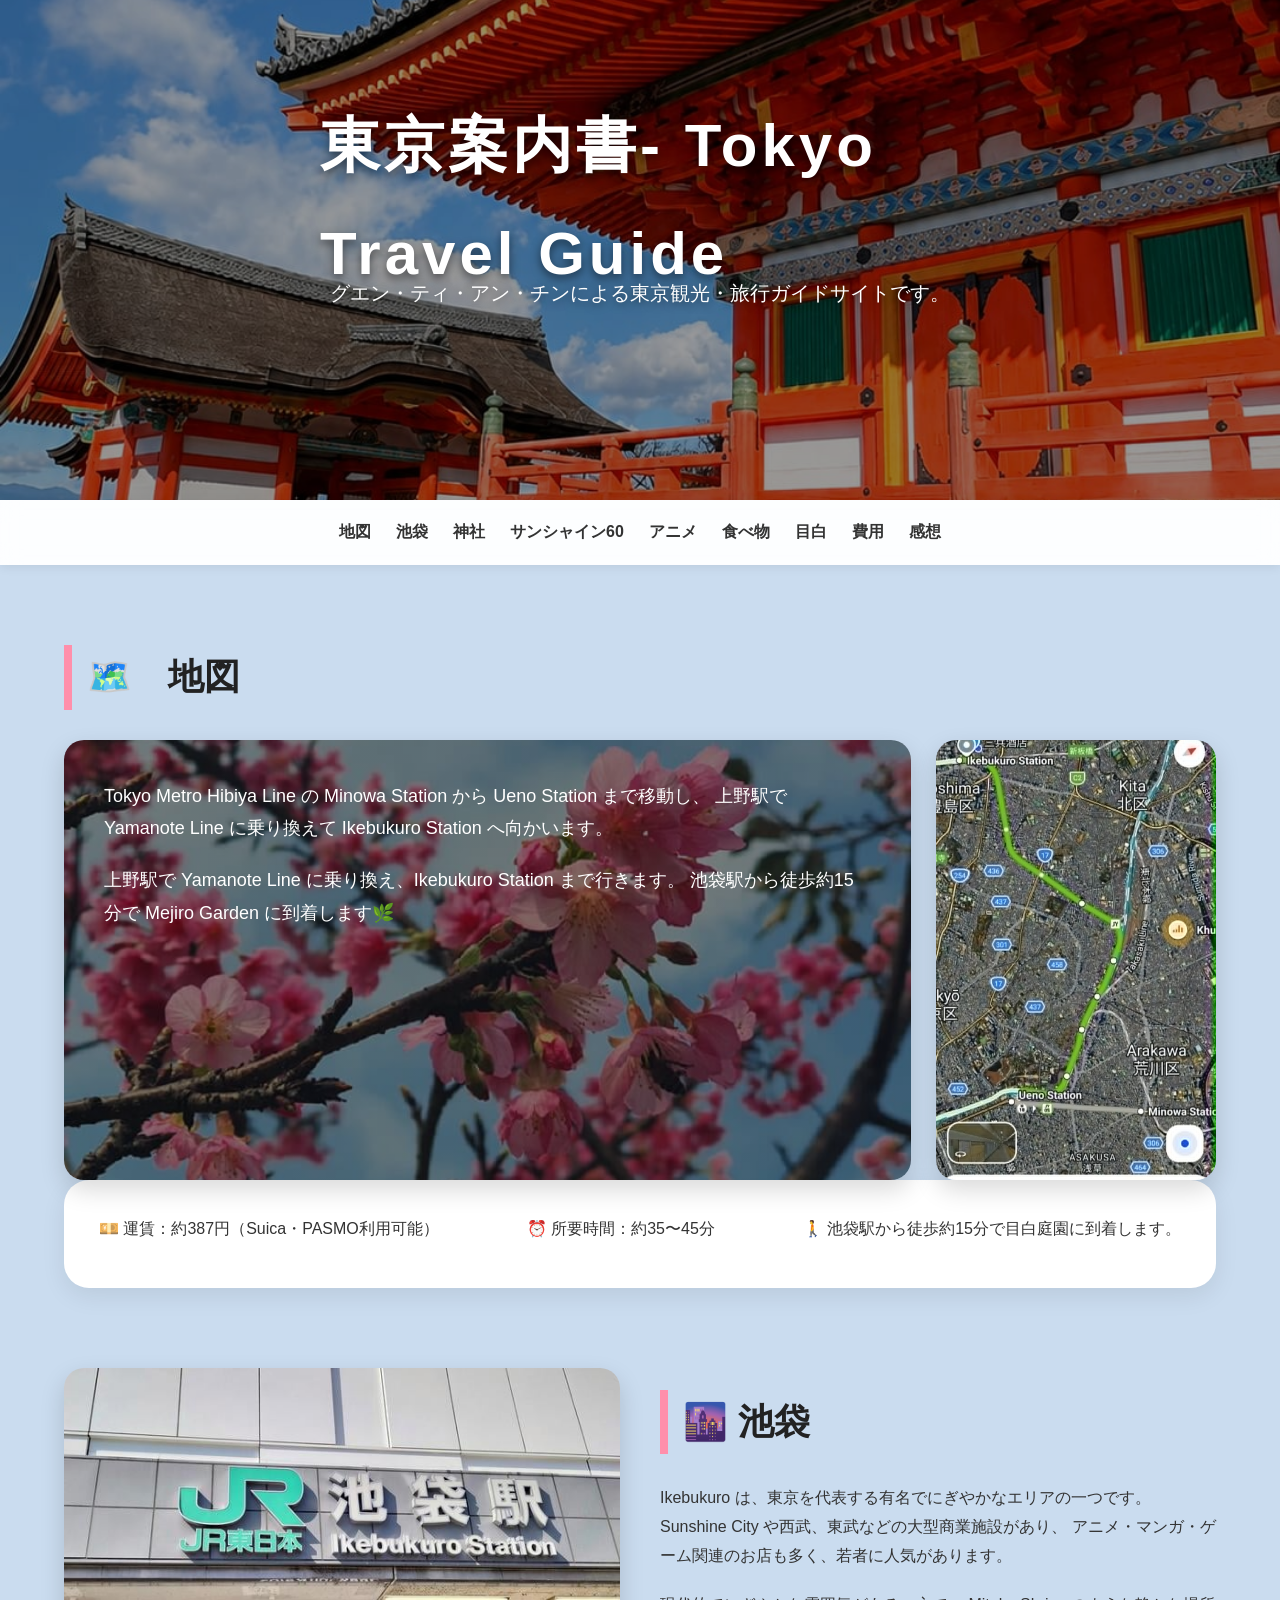
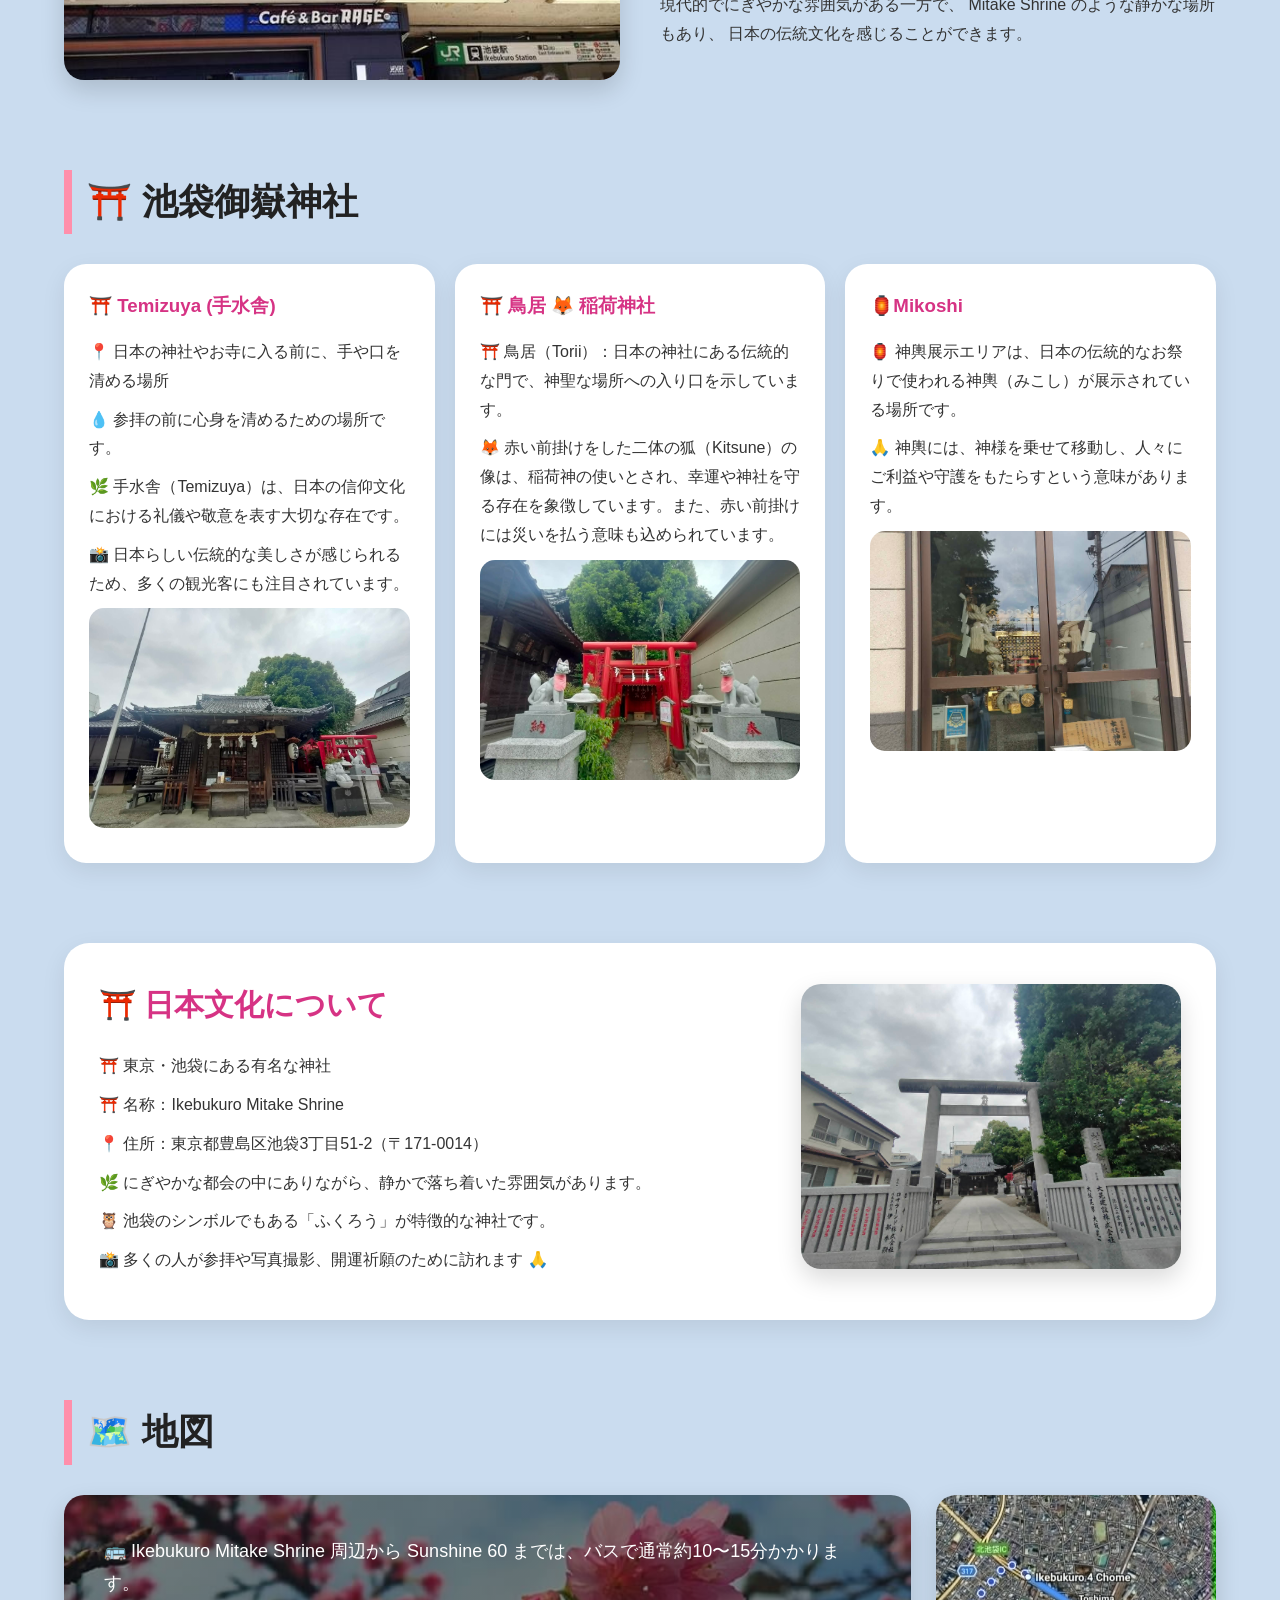
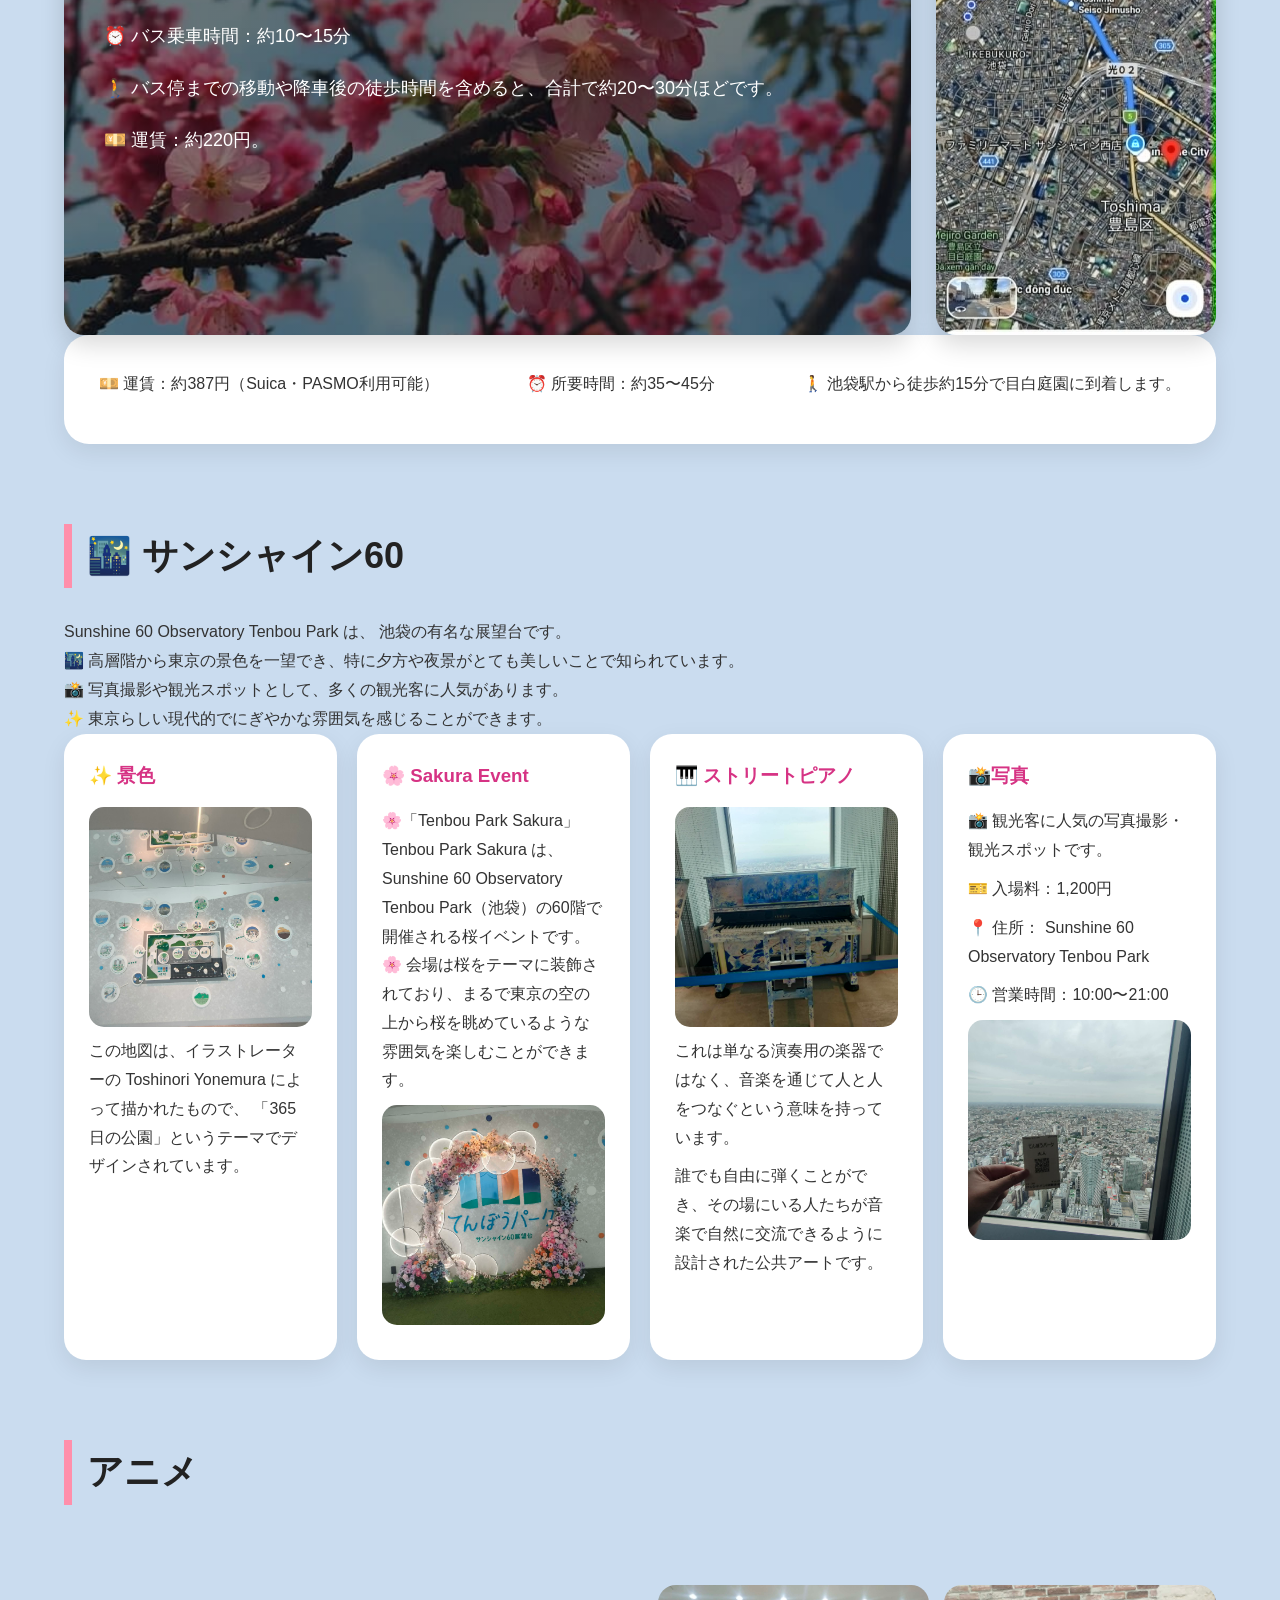
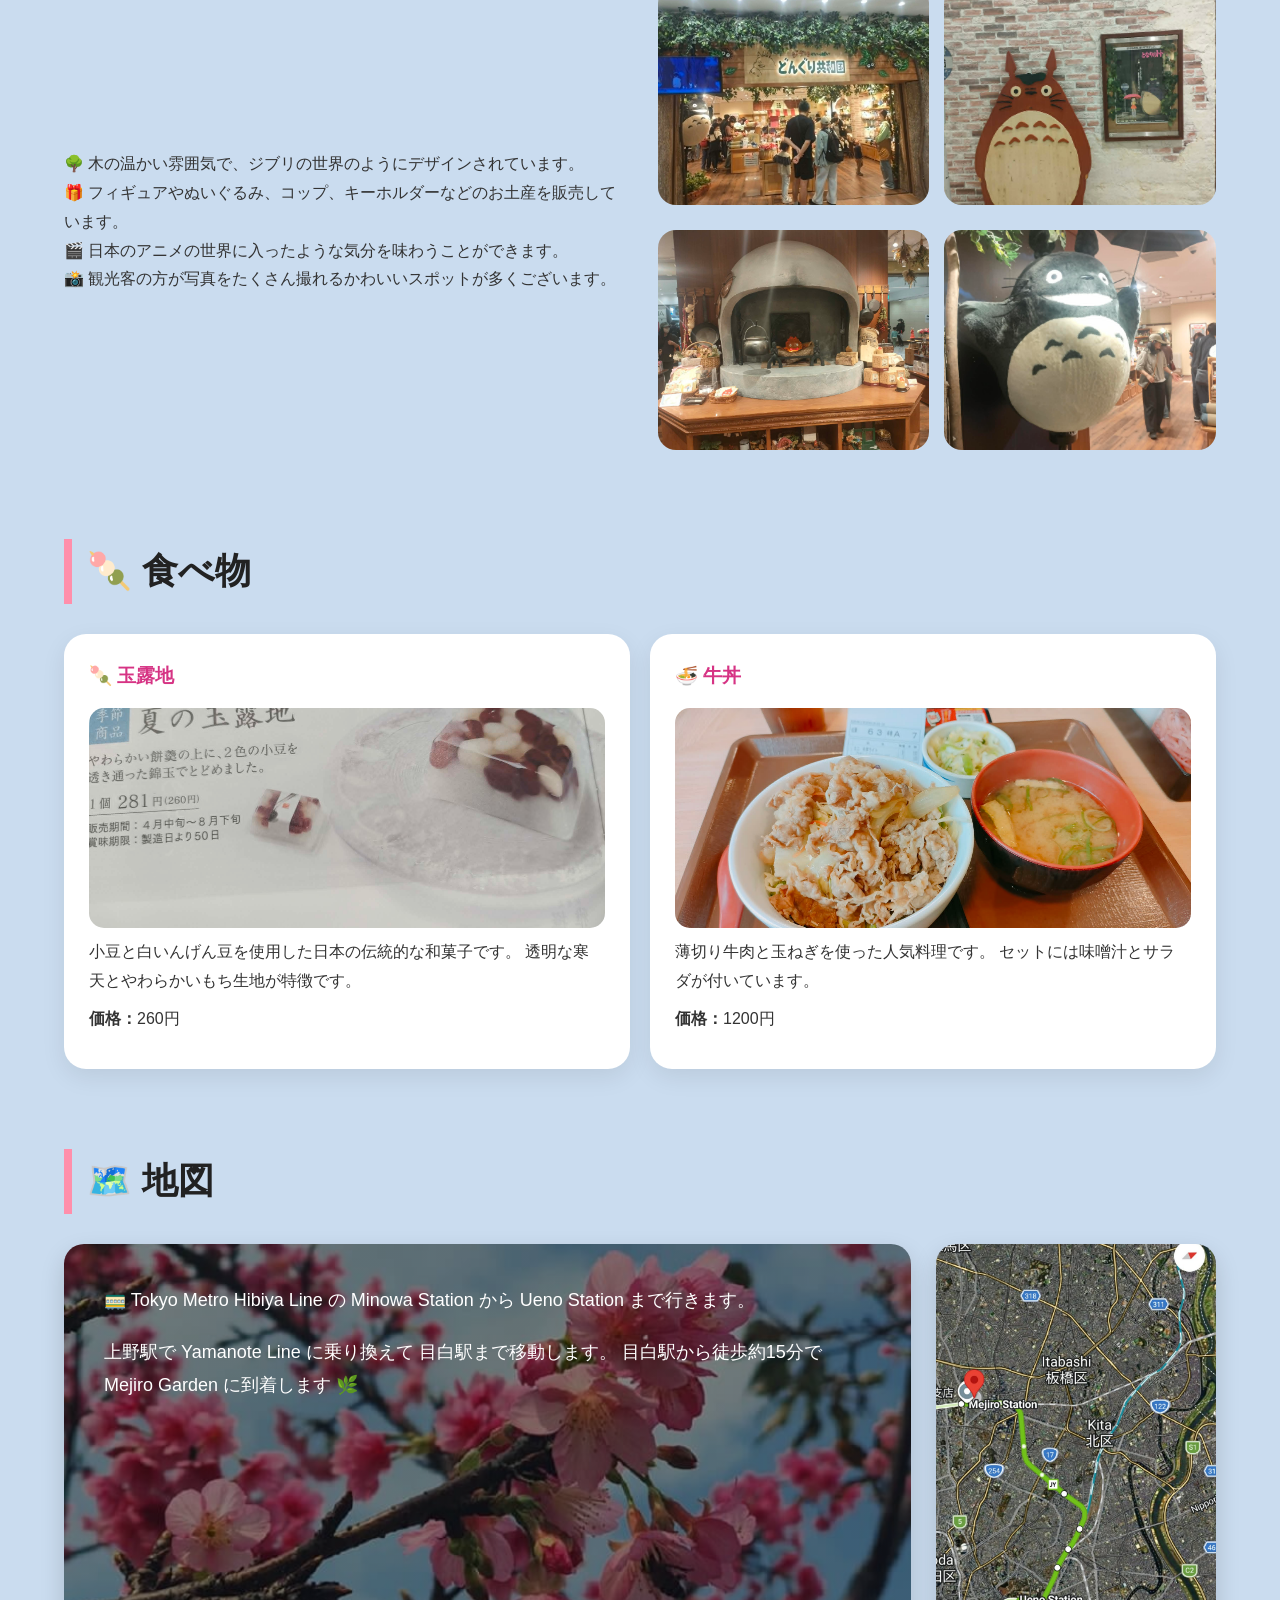
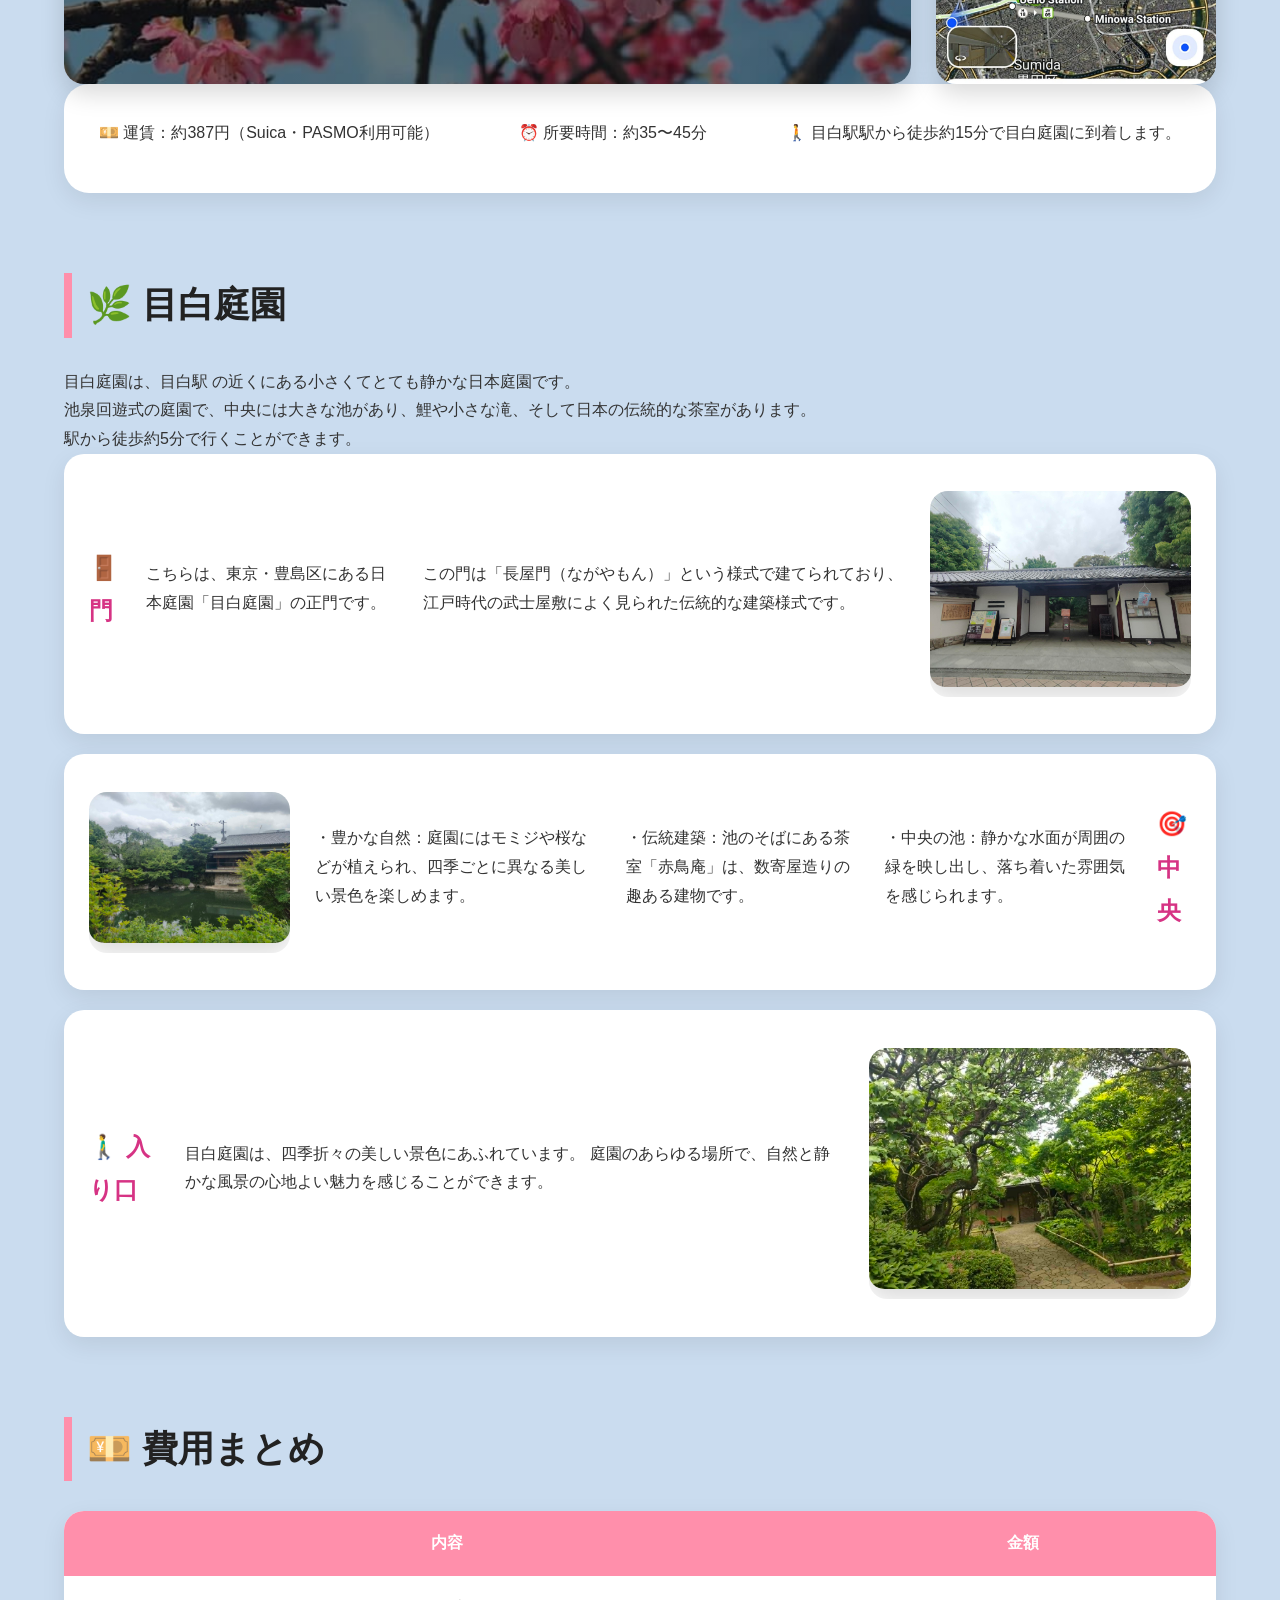
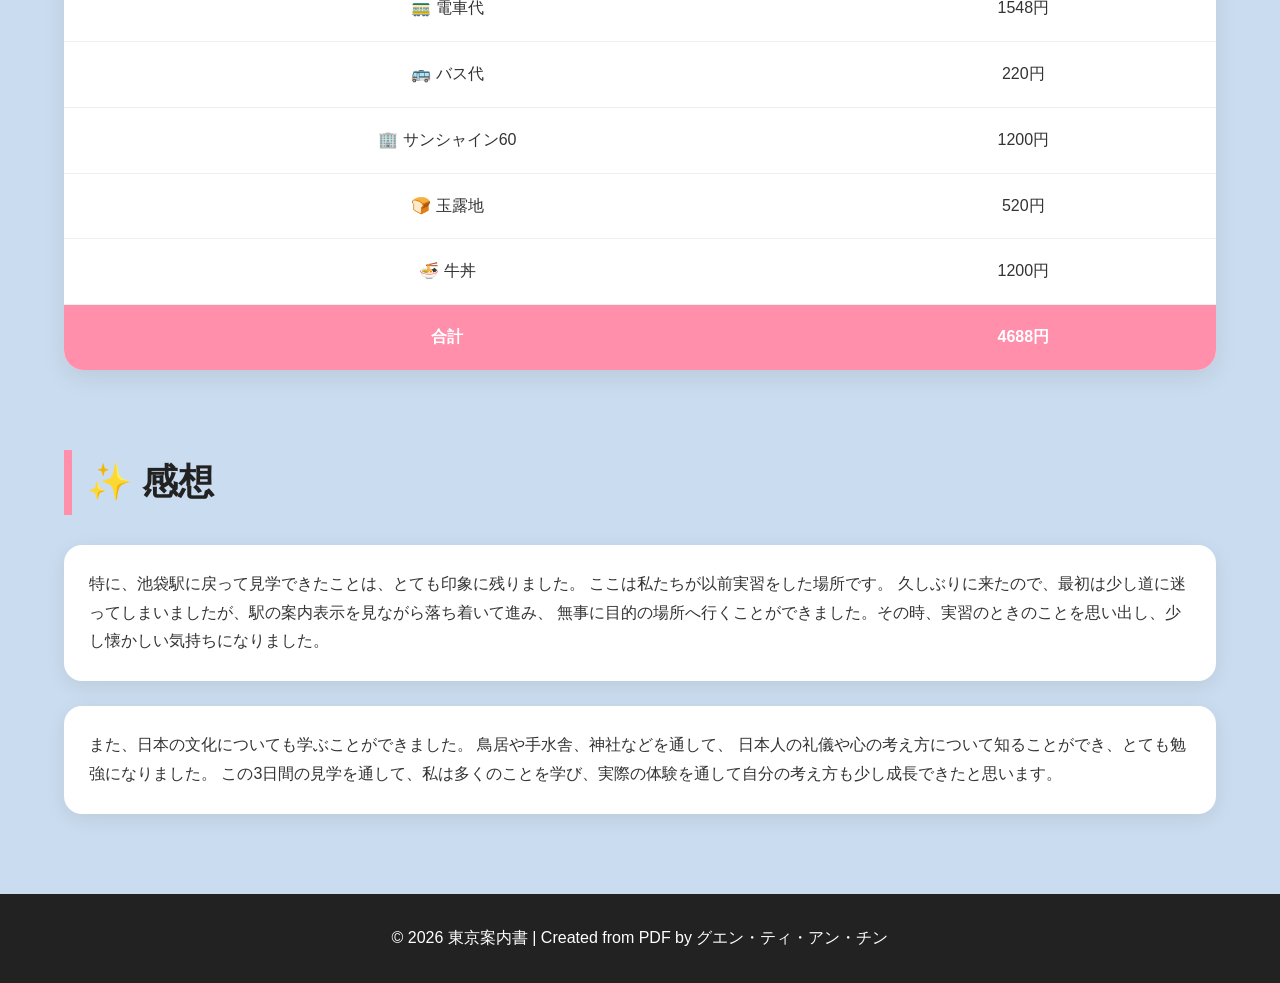
==== index.html @ 62f12ce9 "Add files via upload" ====
<!DOCTYPE html>
<html lang="ja">

<head>
  <meta charset="UTF-8" />
  <meta name="google-site-verification" content="xxxxx" />
  <meta name="viewport" content="width=device-width, initial-scale=1.0" />
  <title>東京案内書 - Tokyo Travel Guide | グエン・ティ・アン・チン</title>
  <meta name="description" content="東京の観光地、グルメ、旅行情報を紹介するサイトです。">
<meta name="keywords" content="東京, Tokyo, Tokyo guide, travel Tokyo, 池袋, 新宿, 観光">
  <meta name="description" content="池袋、目白庭園、サンシャイン60、日本文化や食べ物を紹介する東京案内書です。" />
  <link rel="stylesheet" href="css/style.css">
  <style>
  </style>
</head>
<body>

  <header>
    <img src="image/1.jpg" alt="Tokyo">
    <h1>東京案内書- Tokyo Travel Guide</h1>
    <p>グエン・ティ・アン・チンによる東京観光・旅行ガイドサイトです。</p>
  </header>

  <nav>
    <ul>
      <li><a href="#route">地図</a></li>
      <li><a href="#ikebukuro">池袋</a></li>
      <li><a href="#shrine">神社</a></li>
      <li><a href="#sunshine">サンシャイン60</a></li>
      <li><a href="#food">アニメ</a></li>
      <li><a href="#food">食べ物</a></li>
      <li><a href="#mejiro">目白</a></li>
      <li><a href="#cost">費用</a></li>
      <li><a href="#reflection">感想</a></li>
    </ul>
  </nav>

  <div class="container">

    <section id="route">
      <h2>🗺️　地図</h2>

      <div class="route-box">

        <div class="route-text">
          <p>
            Tokyo Metro Hibiya Line の Minowa Station から Ueno Station まで移動し、
            上野駅で Yamanote Line に乗り換えて Ikebukuro Station へ向かいます。
          </p>
          <p>上野駅で Yamanote Line に乗り換え、Ikebukuro Station まで行きます。
            池袋駅から徒歩約15分で Mejiro Garden に到着します🌿 </p>
        </div>

        <img src="image/37.jpg" alt="Route">
      </div>
      <div class="highlight">
        <p>💴 運賃：約387円（Suica・PASMO利用可能）</p>
        <p>⏰ 所要時間：約35〜45分</p>
        <p>🚶 池袋駅から徒歩約15分で目白庭園に到着します。</p>
      </div>
    </section>
    <section id="ikebukuro">
      <!-- Ảnh bên trái -->
      <div class="ikebukuro-image">
        <img src="image/5.jpg" alt="Ikebukuro">
      </div>
      <!-- Chữ bên phải -->
      <div class="ikebukuro-text">
        <h2>🌆 池袋</h2>
        <p>
          Ikebukuro は、東京を代表する有名でにぎやかなエリアの一つです。
          Sunshine City や西武、東武などの大型商業施設があり、
          アニメ・マンガ・ゲーム関連のお店も多く、若者に人気があります。
        </p>
        <p>
          現代的でにぎやかな雰囲気がある一方で、
          Mitake Shrine のような静かな場所もあり、
          日本の伝統文化を感じることができます。
        </p>
      </div>
    </section>
    <section id="shrine">
      <h2>⛩️ 池袋御嶽神社</h2>
      <div class="card-grid">
        <div class="card">
          <h3>⛩️ Temizuya (手水舎)</h3>
          <p>📍 日本の神社やお寺に入る前に、手や口を清める場所</p>
          <p>💧 参拝の前に心身を清めるための場所です。</p>
          <p>🌿 手水舎（Temizuya）は、日本の信仰文化における礼儀や敬意を表す大切な存在です。</p>
          <p>📸 日本らしい伝統的な美しさが感じられるため、多くの観光客にも注目されています。</p>
          <div class="photo-box">
            <img src="image/22.jpg" alt="">
          </div>
        </div>
        <div class="card">
          <h3>⛩️ 鳥居 🦊 稲荷神社 </h3>
          <p>⛩️ 鳥居（Torii）：日本の神社にある伝統的な門で、神聖な場所への入り口を示しています。</p>
          <p>🦊 赤い前掛けをした二体の狐（Kitsune）の像は、稲荷神の使いとされ、幸運や神社を守る存在を象徴しています。また、赤い前掛けには災いを払う意味も込められています。</p>
          <div class="photo-box">
            <img src="image/23.jpg" alt="">
          </div>
        </div>
        <div class="card">
          <h3>🏮Mikoshi </h3>
          <p>🏮 神輿展示エリアは、日本の伝統的なお祭りで使われる神輿（みこし）が展示されている場所です。</p>
          <p>🙏 神輿には、神様を乗せて移動し、人々にご利益や守護をもたらすという意味があります。</p>
          <div class="photo-box">
            <img src="image/24.jpg" alt="">
          </div>
        </div>
      </div>
      <section class="highlight">
        <div class="highlight-text">
          <h3>⛩️ 日本文化について</h3>
          <p>⛩️ 東京・池袋にある有名な神社</p>
          <p>⛩️ 名称：Ikebukuro Mitake Shrine</p>
          <p>📍 住所：東京都豊島区池袋3丁目51-2（〒171-0014）</p>
          <p>🌿 にぎやかな都会の中にありながら、静かで落ち着いた雰囲気があります。</p>
          <p>🦉 池袋のシンボルでもある「ふくろう」が特徴的な神社です。</p>
          <p>📸 多くの人が参拝や写真撮影、開運祈願のために訪れます 🙏</p>
        </div>
        <div class="highlight-image">
          <img src="image/20.jpg" alt="Mitake Shrine">
        </div>
      </section>
    </section>
    <section id="route">
      <h2>🗺️ 地図</h2>
      <div class="route-box">
        <div class="route-text">
          <p>🚌 Ikebukuro Mitake Shrine 周辺から Sunshine 60 までは、バスで通常約10〜15分かかります。</p>
          <p>⏰ バス乗車時間：約10〜15分</p>
          <p>🚶 バス停までの移動や降車後の徒歩時間を含めると、合計で約20〜30分ほどです。</p>
          <p>💴 運賃：約220円。</p>
        </div>
        <img src="image/7.jpg" alt="Route">
      </div>
      <div class="highlight">
        <p>💴 運賃：約387円（Suica・PASMO利用可能）</p>
        <p>⏰ 所要時間：約35〜45分</p>
        <p>🚶 池袋駅から徒歩約15分で目白庭園に到着します。</p>
      </div>
    </section>
    <section id="sunshine">
      <h2>🌃 サンシャイン60</h2>

      <p>
        Sunshine 60 Observatory Tenbou Park は、
        池袋の有名な展望台です。
      </p>
      <p>🌃 高層階から東京の景色を一望でき、特に夕方や夜景がとても美しいことで知られています。</p>
      <p>📸 写真撮影や観光スポットとして、多くの観光客に人気があります。</p>
      <p>✨ 東京らしい現代的でにぎやかな雰囲気を感じることができます。</p>

      <div class="card-grid">
        <div class="card">
          <h3>✨ 景色</h3>
          <img src="image/35.jpg" alt="景色">
          <p>
            この地図は、イラストレーターの Toshinori Yonemura によって描かれたもので、
            「365日の公園」というテーマでデザインされています。
          </p>
        </div>

        <div class="card">
          <h3>🌸 Sakura Event</h3>
          <p>🌸「Tenbou Park Sakura」
            Tenbou Park Sakura は、Sunshine 60 Observatory Tenbou Park（池袋）の60階で開催される桜イベントです。
            🌸 会場は桜をテーマに装飾されており、まるで東京の空の上から桜を眺めているような雰囲気を楽しむことができます。
          </p>
          <img src="image/15.jpg" alt="景色">
        </div>

        <div class="card">
          <h3>🎹 ストリートピアノ</h3>
          <img src="image/16.jpg" alt="景色">
          <p>これは単なる演奏用の楽器ではなく、音楽を通じて人と人をつなぐという意味を持っています。</p>
          <p>誰でも自由に弾くことができ、その場にいる人たちが音楽で自然に交流できるように設計された公共アートです。</p>
        </div>
        <div class="card">
          <h3>📸写真</h3>
          <p>📸 観光客に人気の写真撮影・観光スポットです。</p>
          <p>🎫 入場料：1,200円</p>
          <p>📍 住所：
            Sunshine 60 Observatory Tenbou Park</p>
          <p>🕒 営業時間：10:00〜21:00</p>
          <img src="image/14.jpg" alt="景色">
        </div>

      </div>
    </section>

    <section id="shrine">
      <h2>アニメ</h2>
      <section class="ghibli-section">
        <div class="ghibli-text">
          <p>🌳 木の温かい雰囲気で、ジブリの世界のようにデザインされています。</p>
          <p>🎁 フィギュアやぬいぐるみ、コップ、キーホルダーなどのお土産を販売しています。</p>
          <p>🎬 日本のアニメの世界に入ったような気分を味わうことができます。</p>
          <p>📸 観光客の方が写真をたくさん撮れるかわいいスポットが多くございます。</p>
        </div>
        <div class="ghibli-gallery">
          <div class="ghibli-photo">
            <img src="image/10.jpg" alt="">
          </div>
          <div class="ghibli-photo">
            <img src="image/9.jpg" alt="">
          </div>
          <div class="ghibli-photo">
            <img src="image/11.jpg" alt="">
          </div>
          <div class="ghibli-photo">
            <img src="image/12.jpg" alt="">
          </div>
        </div>
      </section>
    </section>
    <section id="food">
      <h2>🍡 食べ物</h2>
      <div class="card-grid">
        <div class="card">
          <h3>🍡 玉露地</h3>
          <img src="image/36.jpg" alt="wagashi">
          <p>
            小豆と白いんげん豆を使用した日本の伝統的な和菓子です。
            透明な寒天とやわらかいもち生地が特徴です。
          </p>
          <p><strong>価格：</strong>260円</p>
        </div>
        <div class="card">
          <h3>🍜 牛丼</h3>
          <img src="image/19.jpg" alt="wagashi">
          <p>
            薄切り牛肉と玉ねぎを使った人気料理です。
            セットには味噌汁とサラダが付いています。
          </p>
          <p><strong>価格：</strong>1200円</p>
        </div>
      </div>
    </section>
    <section id="route">
      <h2>🗺️ 地図</h2>

      <div class="route-box">

        <div class="route-text">
          <p>
            🚃 Tokyo Metro Hibiya Line の Minowa Station から Ueno Station まで行きます。
          </p>
          <p>上野駅で Yamanote Line に乗り換えて 目白駅まで移動します。 
      目白駅から徒歩約15分で Mejiro Garden に到着します 🌿 </p>
        </div>

        <img src="image/6.jpg" alt="Route">

      </div>

      <div class="highlight">
        <p>💴 運賃：約387円（Suica・PASMO利用可能）</p>
        <p>⏰ 所要時間：約35〜45分</p>
        <p>🚶 目白駅駅から徒歩約15分で目白庭園に到着します。</p>
      </div>
    </section>

    <section id="mejiro">
      <h2>🌿 目白庭園</h2>

      <p>
        目白庭園は、目白駅 の近くにある小さくてとても静かな日本庭園です。</p>
      <p>池泉回遊式の庭園で、中央には大きな池があり、鯉や小さな滝、そして日本の伝統的な茶室があります。</p>
      <p>駅から徒歩約5分で行くことができます。</p>
      <div class="card-grid">
        <div class="card">
          <h3>🚪 門</h3>
          <p>こちらは、東京・豊島区にある日本庭園「目白庭園」の正門です。</p>
          <p>この門は「長屋門（ながやもん）」という様式で建てられており、
            江戸時代の武士屋敷によく見られた伝統的な建築様式です。</p>
          <div class="highlight-image">
            <img src="image/27.jpg" alt="Mitake Shrine">
          </div>
        </div>

        <div class="card">
          <h3>🎯 中央</h3>
          <p>・中央の池：静かな水面が周囲の緑を映し出し、落ち着いた雰囲気を感じられます。</p>
          <p>・伝統建築：池のそばにある茶室「赤鳥庵」は、数寄屋造りの趣ある建物です。</p>
          <p>・豊かな自然：庭園にはモミジや桜などが植えられ、四季ごとに異なる美しい景色を楽しめます。</p>
          <div class="highlight-image">
            <img src="image/29.jpg" alt="Mitake Shrine">
          </div>
        </div>

        <div class="card">
          <h3>🚶‍♂️ 入り口</h3>
          <p>目白庭園は、四季折々の美しい景色にあふれています。
            庭園のあらゆる場所で、自然と静かな風景の心地よい魅力を感じることができます。</p>
          <div class="highlight-image">
            <img src="image/32.jpg" alt="Mitake Shrine">
          </div>
        </div>
      </div>
    </section>

    <section id="cost">
      <h2>💴 費用まとめ</h2>

      <table>
        <tr>
          <th>内容</th>
          <th>金額</th>
        </tr>

        <tr>
          <td>🚃 電車代</td>
          <td>1548円</td>
        </tr>

        <tr>
          <td>🚌 バス代</td>
          <td>220円</td>
        </tr>

        <tr>
          <td>🏢 サンシャイン60</td>
          <td>1200円</td>
        </tr>

        <tr>
          <td>🍞 玉露地</td>
          <td>520円</td>
        </tr>

        <tr>
          <td>🍜 牛丼</td>
          <td>1200円</td>
        </tr>

        <tr>
          <th>合計</th>
          <th>4688円</th>
        </tr>
      </table>
    </section>

    <section id="reflection">
      <h2>✨ 感想</h2>

      <p>
        特に、池袋駅に戻って見学できたことは、とても印象に残りました。
        ここは私たちが以前実習をした場所です。
        久しぶりに来たので、最初は少し道に迷ってしまいましたが、駅の案内表示を見ながら落ち着いて進み、
        無事に目的の場所へ行くことができました。その時、実習のときのことを思い出し、少し懐かしい気持ちになりました。
      </p>
      <p>
        また、日本の文化についても学ぶことができました。
        鳥居や手水舎、神社などを通して、
        日本人の礼儀や心の考え方について知ることができ、とても勉強になりました。
        この3日間の見学を通して、私は多くのことを学び、実際の体験を通して自分の考え方も少し成長できたと思います。
     
    </section>

  </div>

  <footer>
    <p>© 2026 東京案内書 | Created from PDF by グエン・ティ・アン・チン</p>
  </footer>

</body>

</html>
---- css/style.css ----
* {
  margin: 0;
  padding: 0;
  box-sizing: border-box;
}

html {
  scroll-behavior: smooth;
}

body {
  font-family: "Yu Gothic", "Hiragino Sans", sans-serif;
  background: #cadcef;
  color: #333;
  line-height: 1.8;
}

/* HEADER */

header {
  position: relative;
  height: 500px;
  overflow: hidden;
}

header img {
  width: 100%;
  height: 100%;
  object-fit: cover;
  filter: brightness(60%);
}

header h1 {
  position: absolute;
  top: 40%;
  left: 50%;
  transform: translate(-50%, -50%);
  color: white;
  font-size: 60px;
  letter-spacing: 4px;
  text-shadow: 0 4px 10px rgba(0,0,0,0.5);
}

header p {
  position: absolute;
  top: 55%;
  left: 50%;
  transform: translateX(-50%);
  color: white;
  font-size: 20px;
  text-shadow: 0 2px 8px rgba(0,0,0,0.5);
}

/* NAVBAR */

nav {
  position: sticky;
  top: 0;
  z-index: 1000;
  background: rgba(255,255,255,0.95);
  backdrop-filter: blur(10px);
  box-shadow: 0 2px 10px rgba(0,0,0,0.08);
}

nav ul {
  display: flex;
  justify-content: center;
  flex-wrap: wrap;
  list-style: none;
  padding: 18px;
  gap: 25px;
}

nav a {
  text-decoration: none;
  color: #333;
  font-weight: bold;
  transition: 0.3s;
}

nav a:hover {
  color: #d63384;
}

/* CONTAINER */

.container {
  width: 90%;
  max-width: 1300px;
  margin: auto;
}

/* SECTION */

section {
  margin: 80px 0;
}

section h2 {
  font-size: 36px;
  margin-bottom: 30px;
  color: #222;
  border-left: 8px solid #ff8fab;
  padding-left: 15px;
}

/* ROUTE */

.route-box {
  display: flex;
  gap: 25px;
  align-items: stretch;
  flex-wrap: wrap;
}

.route-text {
  flex: 1;
  min-width: 300px;
  background-image:
    linear-gradient(rgba(0,0,0,0.45),
    rgba(0,0,0,0.45)),
    url("../image/34.jpg");

  background-size: cover;
  background-position: center;
  color: white;
  padding: 40px;
  border-radius: 20px;
  position: relative;
  overflow: hidden;
  box-shadow: 0 10px 25px rgba(0,0,0,0.15);
}

.route-text p {
  margin-bottom: 20px;
  font-size: 18px;
}

.route-box img {
  width: 280px;
  height: 440px;
  max-width: 100%;
  border-radius: 20px;
  object-fit: cover;
  box-shadow: 0 10px 25px rgba(0,0,0,0.15);
}

/* HIGHLIGHT */

.highlight {
  display: flex;
  align-items: center;
  justify-content: space-between;
  gap: 40px;
  background: white;
  padding: 35px;
  border-radius: 25px;
  box-shadow: 0 8px 25px rgba(0,0,0,0.08);
  flex-wrap: wrap;
}
.highlight-text {
  flex: 1;
  min-width: 300px;
}

.highlight-text h3 {
  margin-bottom: 20px;
  color: #d63384;
  font-size: 30px;
}

.highlight-text p {
  margin-bottom: 12px;
  line-height: 1.8;
}

.highlight-image {
  width: 380px;
}

.highlight-image img {
  width: 100%;
  border-radius: 20px;
  object-fit: cover;

  box-shadow: 0 10px 25px rgba(0,0,0,0.15);

  transition: 0.3s;
}

.highlight-image img:hover {
  transform: scale(1.03);
}
@media(max-width: 900px){

  .highlight {
    flex-direction: column;
  }

  .highlight-image {
    width: 100%;
  }

}
.highlight p {
  margin-bottom: 10px;
}

/* IKEBUKURO */

#ikebukuro {
  display: flex;
  gap: 40px;
  align-items: center;
  flex-wrap: wrap;
}

.ikebukuro-image {
  flex: 1;
}

.ikebukuro-image img {
  width: 100%;
  border-radius: 20px;
  box-shadow: 0 10px 25px rgba(0,0,0,0.15);
}

.ikebukuro-text {
  flex: 1;
  min-width: 300px;
}

.ikebukuro-text p {
  margin-bottom: 20px;
}

/* =========================
   CARD GRID MẶC ĐỊNH
========================= */
.card-grid {
  display: grid;
  gap: 20px;
}

/* =========================
   ⛩️ 池袋御嶽神社 → 3 cột
========================= */
#shrine .card-grid {
  grid-template-columns: repeat(3, 1fr);
}

/* =========================
   🌃 サンシャイン60 → 4 cột
========================= */
#sunshine .card-grid {
  grid-template-columns: repeat(4, 1fr);
}

/* =========================
   🍡 食べ物 → 2 cột
========================= */
#food .card-grid {
  grid-template-columns: repeat(2, 1fr);
}
.card {
  background: white;
  border-radius: 22px;
  overflow: hidden;
  padding: 25px;
  transition: 0.3s;
   min-height: 100%;
  box-shadow: 0 8px 25px rgba(0,0,0,0.08);
}

.card:hover {
  transform: translateY(-8px);
}

.card h3 {
  margin-bottom: 15px;
  color: #d63384;
}
.card img {
  width: 100%;
  height: 220px;
  object-fit: cover;
  border-radius: 15px;
}

.card p {
  margin-bottom: 10px;
}
@media(max-width: 1000px){

  #sunshine .card-grid {
    grid-template-columns: repeat(2, 1fr);
  }

  #shrine .card-grid {
    grid-template-columns: repeat(2, 1fr);
  }

  #food .card-grid {
    grid-template-columns: 1fr;
  }

}

@media(max-width: 600px){

  #sunshine .card-grid,
  #shrine .card-grid,
  #food .card-grid {
    grid-template-columns: 1fr;
  }

}

/* GHIBLI */

.ghibli-section {
  display: flex;
  gap: 35px;
  flex-wrap: wrap;
  align-items: center;
}

.ghibli-text {
  flex: 1;
  min-width: 300px;
}

.ghibli-gallery {
  flex: 1;
  display: grid;
  grid-template-columns: repeat(2,1fr);
  gap: 15px;
}

.ghibli-photo img {
  width: 100%;
  height: 220px;
  object-fit: cover;
  border-radius: 18px;
  transition: 0.3s;
}

.ghibli-photo img:hover {
  transform: scale(1.03);
}

/* TABLE */

table {
  width: 100%;
  border-collapse: collapse;
  overflow: hidden;
  border-radius: 20px;
  background: white;
  box-shadow: 0 8px 25px rgba(0,0,0,0.08);
}

table th {
  background: #ff8fab;
  color: white;
  padding: 18px;
}

table td {
  padding: 18px;
  border-bottom: 1px solid #eee;
  text-align: center;
}

/* REFLECTION */

#reflection p {
  margin-bottom: 25px;
  background: white;
  padding: 25px;
  border-radius: 18px;
  box-shadow: 0 5px 20px rgba(0,0,0,0.08);
}

/* FOOTER */

footer {
  margin-top: 80px;
  background: #222;
  color: white;
  text-align: center;
  padding: 30px;
}

/* RESPONSIVE */

@media(max-width: 900px){

  header {
    height: 350px;
  }

  header h1 {
    font-size: 38px;
  }

  header p {
    font-size: 16px;
  }

  .route-box {
    flex-direction: column;
  }

  #ikebukuro {
    flex-direction: column;
  }

  .ghibli-section {
    flex-direction: column;
  }

  .ghibli-gallery {
    grid-template-columns: 1fr;
  }

}
/* =========================
   MEJIRO CARD - layout đẹp hơn
========================= */
#mejiro .card {
  display: flex;
  align-items: center;
  justify-content: space-between;
  gap: 25px;
  padding: 25px;
  border-radius: 20px;
  background: white;
  box-shadow: 0 8px 25px rgba(0,0,0,0.08);
  transition: 0.4s;
  margin-bottom: 25px;
}

#mejiro .card:hover {
  transform: translateY(-6px);
  box-shadow: 0 12px 30px rgba(0,0,0,0.15);
}

/* TEXT */
#mejiro .card h3 {
  margin-bottom: 10px;
  color: #d63384;
  font-size: 24px;
}

#mejiro .card p {
  margin-bottom: 10px;
}

/* IMAGE */
#mejiro .highlight-image {
  width: 45%;
  overflow: hidden;
  border-radius: 18px;
}

#mejiro .highlight-image img {
  width: 100%;
  height: 100%;
  object-fit: cover;
  transition: 0.4s;
}

/* zoom nhẹ khi hover */
#mejiro .highlight-image img:hover {
  transform: scale(1.05);
}

/* =========================
   🚪 門 → ảnh bên PHẢI
========================= */
#mejiro .card:nth-child(1) {
  flex-direction: row;
}

/* =========================
   🎯 中央 → ảnh bên TRÁI
========================= */
#mejiro .card:nth-child(2) {
  flex-direction: row-reverse;
}

/* =========================
   🚶‍♂️ 入り口 → ảnh bên PHẢI
========================= */
#mejiro .card:nth-child(3) {
  flex-direction: row;
}

/* =========================
   RESPONSIVE
========================= */
@media (max-width: 800px) {
  #mejiro .card {
    flex-direction: column !important;
    text-align: center;
  }

  #mejiro .highlight-image {
    width: 100%;
  }
}
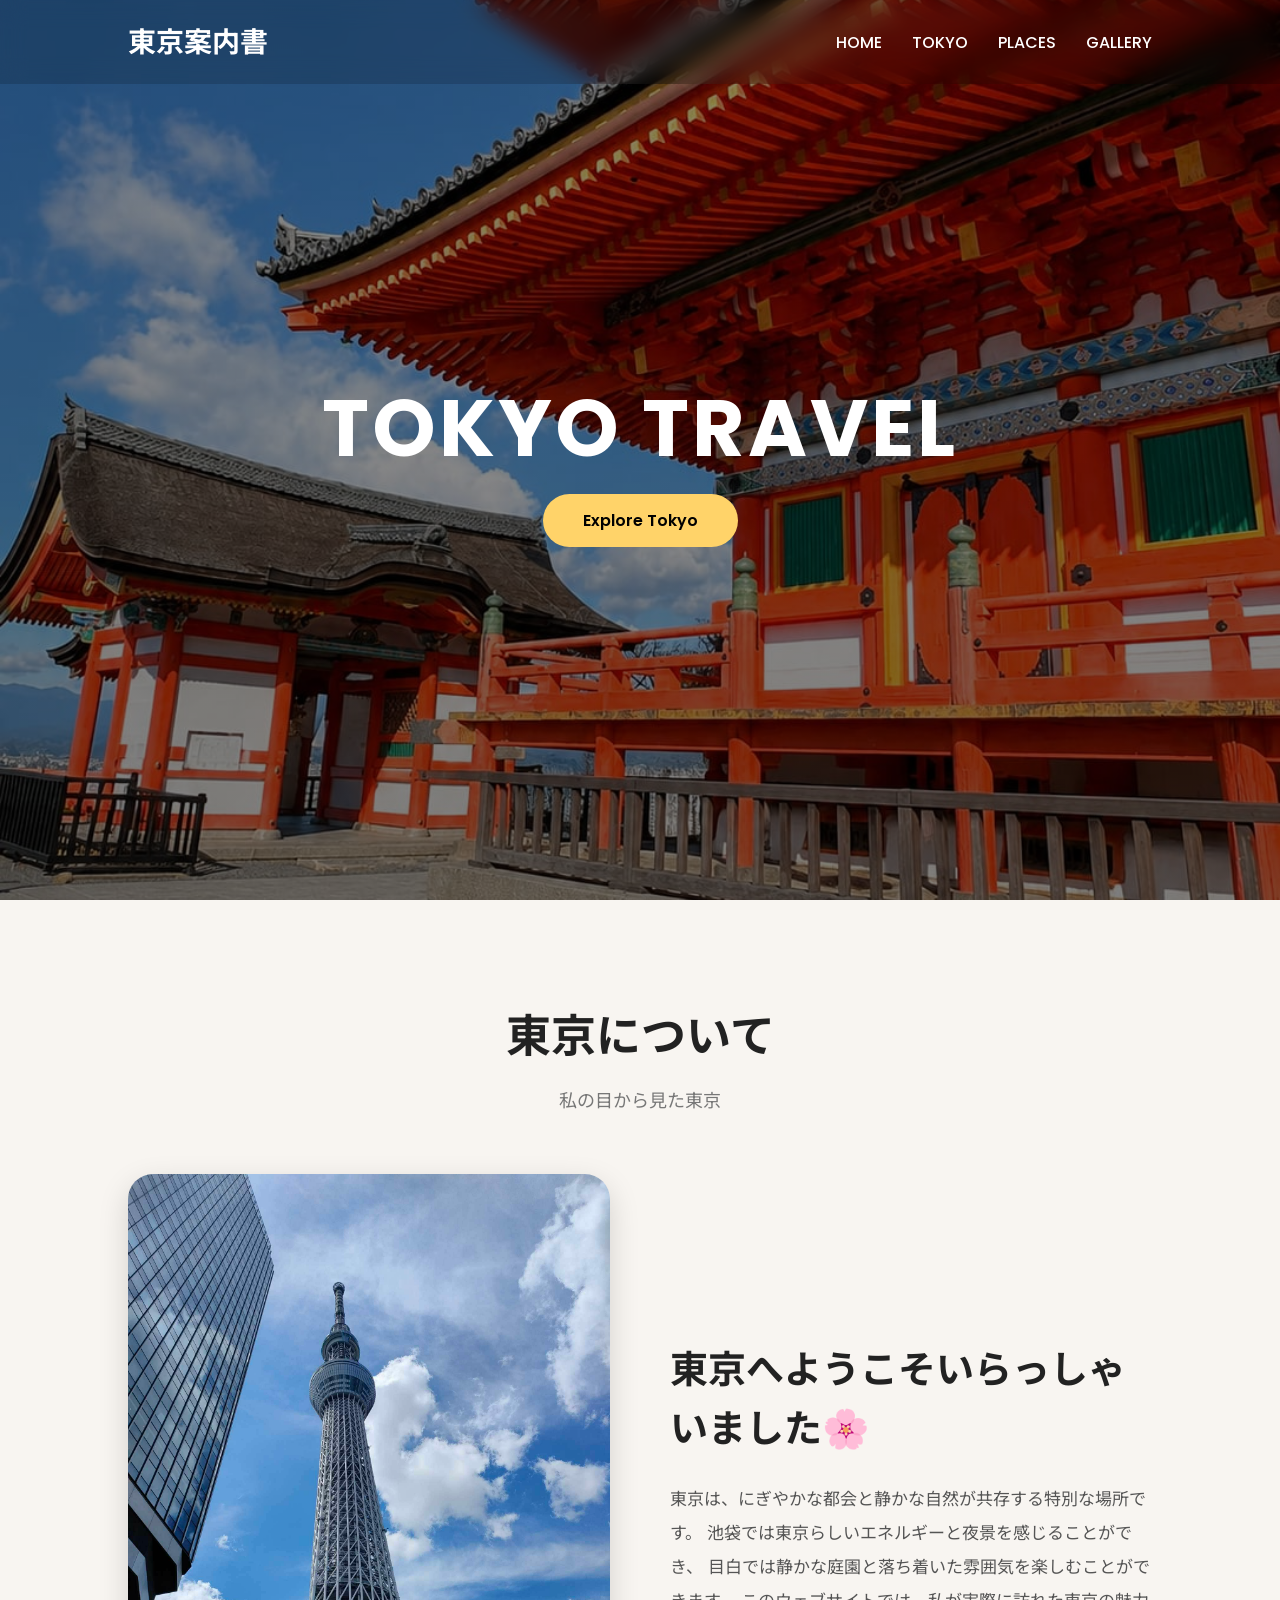
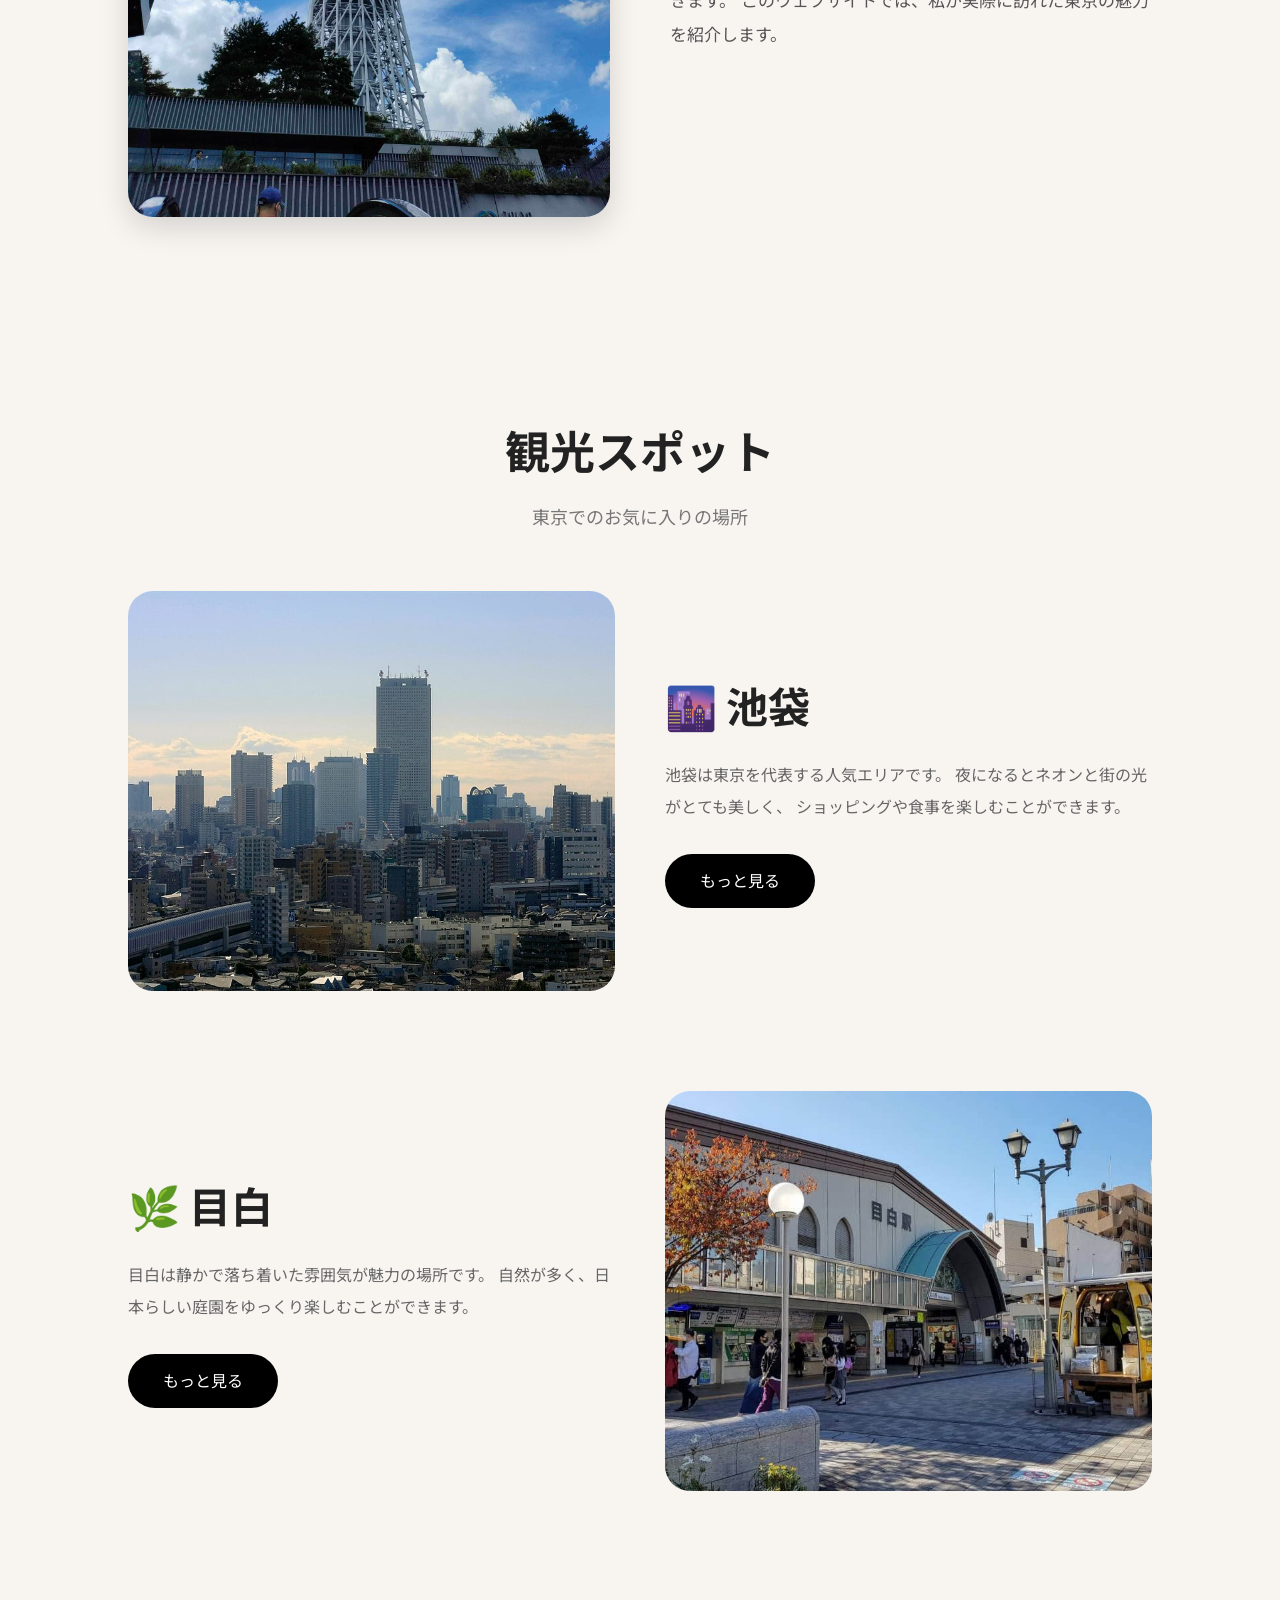
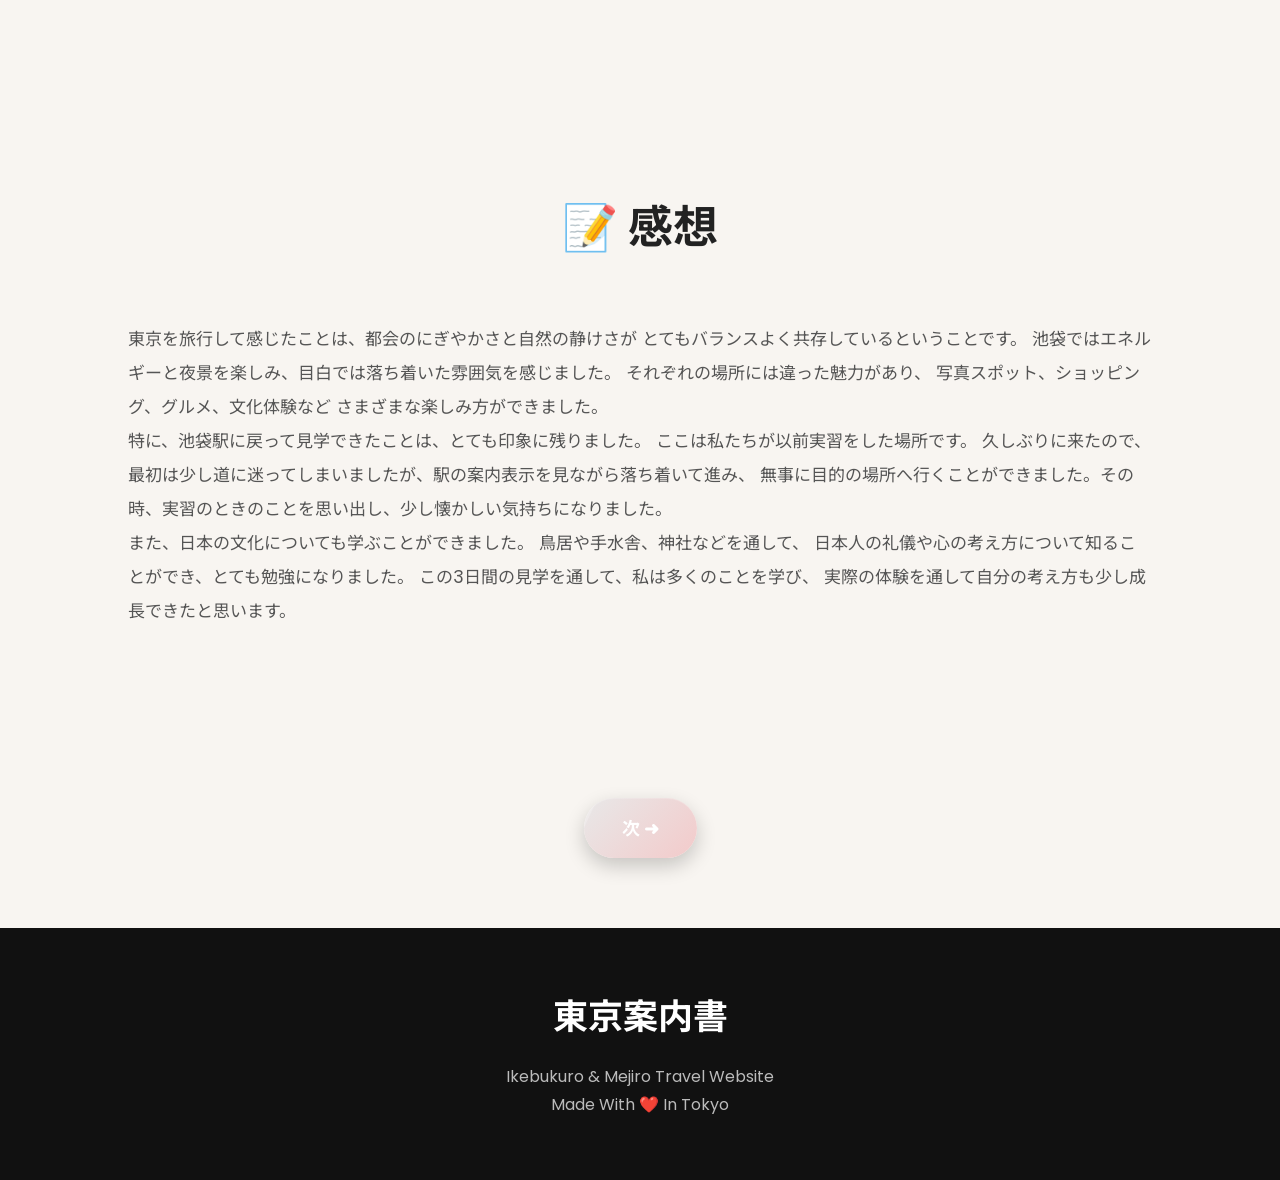
==== commit 1f9e5244: "Add files via upload" ====
--- a/index.html
+++ b/index.html
@@ -2,369 +2,563 @@
 <html lang="ja">
 
 <head>
-  <meta charset="UTF-8" />
-  <meta name="google-site-verification" content="xxxxx" />
-  <meta name="viewport" content="width=device-width, initial-scale=1.0" />
-  <title>東京案内書 - Tokyo Travel Guide | グエン・ティ・アン・チン</title>
-  <meta name="description" content="東京の観光地、グルメ、旅行情報を紹介するサイトです。">
-<meta name="keywords" content="東京, Tokyo, Tokyo guide, travel Tokyo, 池袋, 新宿, 観光">
-  <meta name="description" content="池袋、目白庭園、サンシャイン60、日本文化や食べ物を紹介する東京案内書です。" />
-  <link rel="stylesheet" href="css/style.css">
+  <meta charset="UTF-8">
+  <meta name="viewport" content="width=device-width, initial-scale=1.0">
+
+  <title>東京案内書 | Tokyo Travel</title>
+
+  <link rel="preconnect" href="https://fonts.googleapis.com">
+  <link rel="preconnect" href="https://fonts.gstatic.com" crossorigin>
+
+  <link
+    href="https://fonts.googleapis.com/css2?family=Poppins:wght@300;400;500;600;700&family=Noto+Sans+JP:wght@300;400;500;700&display=swap"
+    rel="stylesheet">
+
   <style>
+    * {
+      margin: 0;
+      padding: 0;
+      box-sizing: border-box;
+      scroll-behavior: smooth;
+    }
+
+    body {
+      font-family: "Poppins", "Noto Sans JP", sans-serif;
+      background: #f8f5f1;
+      overflow-x: hidden;
+      color: #222;
+    }
+
+    img {
+      width: 100%;
+      display: block;
+    }
+
+    a {
+      text-decoration: none;
+    }
+
+    section {
+      padding: 100px 10%;
+    }
+
+    /* NAVBAR */
+
+    nav {
+      position: fixed;
+      top: 0;
+      width: 100%;
+      padding: 20px 10%;
+      display: flex;
+      justify-content: space-between;
+      align-items: center;
+      backdrop-filter: blur(12px);
+      background: rgba(0, 0, 0, 0.15);
+      z-index: 1000;
+    }
+
+    nav h1 {
+      color: white;
+      font-size: 28px;
+      font-weight: 700;
+    }
+
+    nav ul {
+      display: flex;
+      list-style: none;
+      gap: 30px;
+    }
+
+    nav a {
+      color: white;
+      font-weight: 500;
+      transition: 0.3s;
+    }
+
+    nav a:hover {
+      color: #ffd369;
+    }
+
+    /* HERO */
+
+    .hero {
+      height: 100vh;
+      background:
+        linear-gradient(rgba(0, 0, 0, 0.45),
+          rgba(0, 0, 0, 0.5)),
+        url("image/1.jpg") center/cover;
+      display: flex;
+      justify-content: center;
+      align-items: center;
+      text-align: center;
+      color: white;
+    }
+
+    .hero-content h2 {
+      font-size: 80px;
+      margin-bottom: 20px;
+      letter-spacing: 3px;
+    }
+
+    .hero-content p {
+      font-size: 22px;
+      margin-bottom: 35px;
+      line-height: 1.8;
+    }
+
+    .hero-content a {
+      padding: 15px 40px;
+      background: #ffd369;
+      color: black;
+      border-radius: 50px;
+      font-weight: 600;
+      transition: 0.4s;
+    }
+
+    .hero-content a:hover {
+      background: white;
+      transform: translateY(-5px);
+    }
+
+    /* TITLE */
+
+    .title {
+      text-align: center;
+      margin-bottom: 60px;
+    }
+
+    .title h2 {
+      font-size: 45px;
+      margin-bottom: 15px;
+    }
+
+    .title p {
+      color: #777;
+      font-size: 18px;
+    }
+
+    /* ABOUT TOKYO */
+
+    .about {
+      display: grid;
+      grid-template-columns: repeat(auto-fit, minmax(320px, 1fr));
+      gap: 60px;
+      align-items: center;
+    }
+
+    .about img {
+      border-radius: 25px;
+      box-shadow: 0 10px 30px rgba(0, 0, 0, 0.15);
+    }
+
+    .about-text h3 {
+      font-size: 38px;
+      margin-bottom: 25px;
+    }
+
+    .about-text p {
+      color: #555;
+      line-height: 2;
+      font-size: 17px;
+    }
+
+    /* PLACE SECTION */
+
+    .place {
+      display: grid;
+      grid-template-columns: repeat(auto-fit, minmax(320px, 1fr));
+      gap: 50px;
+      align-items: center;
+      margin-bottom: 100px;
+    }
+
+    .place img {
+      border-radius: 25px;
+      height: 400px;
+      object-fit: cover;
+      transition: 0.5s;
+    }
+
+    .place img:hover {
+      transform: scale(1.03);
+    }
+
+    .place-content h3 {
+      font-size: 42px;
+      margin-bottom: 20px;
+    }
+
+    .place-content p {
+      color: #666;
+      line-height: 2;
+      margin-bottom: 30px;
+    }
+
+    .btn {
+      display: inline-block;
+      padding: 14px 35px;
+      border-radius: 50px;
+      background: black;
+      color: white;
+      transition: 0.3s;
+    }
+
+    .btn:hover {
+      background: #ffd369;
+      color: black;
+    }
+
+    /* GALLERY */
+
+    .gallery {
+      columns: 3 250px;
+      column-gap: 15px;
+    }
+
+    .gallery img {
+      margin-bottom: 15px;
+      border-radius: 20px;
+      transition: 0.4s;
+    }
+
+    .gallery img:hover {
+      transform: scale(1.03);
+    }
+
+    /* FOOTER */
+
+    footer {
+      background: #111;
+      color: white;
+      text-align: center;
+      padding: 60px 10%;
+    }
+
+    footer h2 {
+      font-size: 35px;
+      margin-bottom: 20px;
+    }
+
+    footer p {
+      color: #bbb;
+      line-height: 1.8;
+    }
+
+    /* ANIMATION */
+
+    .fade {
+      opacity: 0;
+      transform: translateY(30px);
+      transition: 1s;
+    }
+
+    .fade.show {
+      opacity: 1;
+      transform: translateY(0);
+    }
+
+    /* RESPONSIVE */
+
+    @media(max-width:768px) {
+
+      nav {
+        padding: 18px 5%;
+      }
+
+      nav ul {
+        gap: 15px;
+      }
+
+      section {
+        padding: 80px 5%;
+      }
+
+      .hero-content h2 {
+        font-size: 50px;
+      }
+
+      .hero-content p {
+        font-size: 18px;
+      }
+
+      .title h2 {
+        font-size: 35px;
+      }
+
+      .place-content h3 {
+        font-size: 35px;
+      }
+    }
+    /* NAVIGATION */
+
+.page-navigation{
+  width:90%;
+  max-width:1200px;
+  margin:70px auto;
+  display:flex;
+  justify-content:center;
+  gap:30px;
+  flex-wrap:wrap;
+}
+
+.nav-btn{
+  position:relative;
+  padding:16px 38px;
+  border-radius:50px;
+  text-decoration:none;
+  font-size:18px;
+  font-weight:bold;
+  color:white;
+
+  background:linear-gradient(135deg,#e8e8e8,#f3caca);
+
+  box-shadow:
+    0 8px 20px rgba(0,0,0,0.2),
+    inset 0 1px 1px rgba(255,255,255,0.2);
+
+  transition:all 0.35s ease;
+
+  overflow:hidden;
+}
+
+.nav-btn::before{
+  content:"";
+  position:absolute;
+  top:0;
+  left:-100%;
+  width:100%;
+  height:100%;
+
+  background:rgba(255,255,255,0.2);
+
+  transform:skewX(-25deg);
+  transition:0.6s;
+}
+
+.nav-btn:hover::before{
+  left:120%;
+}
+
+.nav-btn:hover{
+  transform:translateY(-6px) scale(1.05);
+
+  box-shadow:
+    0 15px 30px rgba(0,0,0,0.3);
+}
+
+.nav-btn:active{
+  transform:scale(0.96);
+}
   </style>
 </head>
+
 <body>
 
-  <header>
-    <img src="image/1.jpg" alt="Tokyo">
-    <h1>東京案内書- Tokyo Travel Guide</h1>
-    <p>グエン・ティ・アン・チンによる東京観光・旅行ガイドサイトです。</p>
-  </header>
+  <!-- NAVBAR -->
 
   <nav>
+
+    <h1>東京案内書</h1>
+
     <ul>
-      <li><a href="#route">地図</a></li>
-      <li><a href="#ikebukuro">池袋</a></li>
-      <li><a href="#shrine">神社</a></li>
-      <li><a href="#sunshine">サンシャイン60</a></li>
-      <li><a href="#food">アニメ</a></li>
-      <li><a href="#food">食べ物</a></li>
-      <li><a href="#mejiro">目白</a></li>
-      <li><a href="#cost">費用</a></li>
-      <li><a href="#reflection">感想</a></li>
+      <li><a href="#home">HOME</a></li>
+      <li><a href="#tokyo">TOKYO</a></li>
+      <li><a href="#places">PLACES</a></li>
+      <li><a href="#gallery">GALLERY</a></li>
     </ul>
+
   </nav>
 
-  <div class="container">
-
-    <section id="route">
-      <h2>🗺️　地図</h2>
-
-      <div class="route-box">
-
-        <div class="route-text">
-          <p>
-            Tokyo Metro Hibiya Line の Minowa Station から Ueno Station まで移動し、
-            上野駅で Yamanote Line に乗り換えて Ikebukuro Station へ向かいます。
+  <!-- HERO -->
+
+  <section class="hero" id="home">
+
+    <div class="hero-content fade">
+
+      <h2>TOKYO TRAVEL</h2>
+      <a href="#tokyo">Explore Tokyo</a>
+
+    </div>
+
+  </section>
+
+  <!-- TOKYO -->
+
+  <section id="tokyo">
+
+    <div class="title fade">
+
+      <h2>東京について</h2>
+
+      <p>
+        私の目から見た東京
+      </p>
+
+    </div>
+
+    <div class="about">
+
+      <img src="image/40.jpg" class="fade">
+
+      <div class="about-text fade">
+
+        <h3>東京へようこそいらっしゃいました🌸</h3>
+
+        <p>
+          東京は、にぎやかな都会と静かな自然が共存する特別な場所です。
+          池袋では東京らしいエネルギーと夜景を感じることができ、
+          目白では静かな庭園と落ち着いた雰囲気を楽しむことができます。
+          このウェブサイトでは、私が実際に訪れた東京の魅力を紹介します。
+        </p>
+
+      </div>
+
+    </div>
+
+  </section>
+
+  <!-- PLACES -->
+
+  <section id="places">
+
+    <div class="title fade">
+
+      <h2>観光スポット</h2>
+
+      <p>
+        東京でのお気に入りの場所
+      </p>
+
+    </div>
+
+    <!-- IKEBUKURO -->
+
+    <div class="place">
+
+      <img src="image/41.jpg" class="fade">
+
+      <div class="place-content fade">
+
+        <h3>🌆 池袋</h3>
+
+        <p>
+          池袋は東京を代表する人気エリアです。
+          夜になるとネオンと街の光がとても美しく、
+          ショッピングや食事を楽しむことができます。
+        </p>
+
+       <a href="ikebukuro.html" class="btn">もっと見る</a>
+
+      </div>
+
+    </div>
+
+    <!-- MEJIRO -->
+
+    <div class="place">
+
+      <div class="place-content fade">
+
+        <h3>🌿 目白</h3>
+
+        <p>
+          目白は静かで落ち着いた雰囲気が魅力の場所です。
+          自然が多く、日本らしい庭園をゆっくり楽しむことができます。
+        </p>
+
+        <a href="mejiro.html" class="btn">もっと見る</a>
+
+      </div>
+
+      <img src="image/43.jpg" class="fade">
+
+    </div>
+
+  </section>
+  <!-- KANZO / SUMMARY -->
+
+<section id="kanzo">
+
+  <div class="title fade">
+
+    <h2>📝 感想</h2>
+
+  </div>
+
+  <div class="about">
+    <div class="about-text fade">
+
+      <p>
+        東京を旅行して感じたことは、都会のにぎやかさと自然の静けさが
+        とてもバランスよく共存しているということです。
+        池袋ではエネルギーと夜景を楽しみ、目白では落ち着いた雰囲気を感じました。
+        それぞれの場所には違った魅力があり、
+        写真スポット、ショッピング、グルメ、文化体験など
+        さまざまな楽しみ方ができました。
+      </p>
+      <p>特に、池袋駅に戻って見学できたことは、とても印象に残りました。 
+        ここは私たちが以前実習をした場所です。 
+        久しぶりに来たので、最初は少し道に迷ってしまいましたが、駅の案内表示を見ながら落ち着いて進み、
+         無事に目的の場所へ行くことができました。その時、実習のときのことを思い出し、少し懐かしい気持ちになりました。
+        </p>
+        <p>また、日本の文化についても学ぶことができました。 
+          鳥居や手水舎、神社などを通して、 
+          日本人の礼儀や心の考え方について知ることができ、とても勉強になりました。
+           この3日間の見学を通して、私は多くのことを学び、
+           実際の体験を通して自分の考え方も少し成長できたと思います。
           </p>
-          <p>上野駅で Yamanote Line に乗り換え、Ikebukuro Station まで行きます。
-            池袋駅から徒歩約15分で Mejiro Garden に到着します🌿 </p>
-        </div>
-
-        <img src="image/37.jpg" alt="Route">
-      </div>
-      <div class="highlight">
-        <p>💴 運賃：約387円（Suica・PASMO利用可能）</p>
-        <p>⏰ 所要時間：約35〜45分</p>
-        <p>🚶 池袋駅から徒歩約15分で目白庭園に到着します。</p>
-      </div>
-    </section>
-    <section id="ikebukuro">
-      <!-- Ảnh bên trái -->
-      <div class="ikebukuro-image">
-        <img src="image/5.jpg" alt="Ikebukuro">
-      </div>
-      <!-- Chữ bên phải -->
-      <div class="ikebukuro-text">
-        <h2>🌆 池袋</h2>
-        <p>
-          Ikebukuro は、東京を代表する有名でにぎやかなエリアの一つです。
-          Sunshine City や西武、東武などの大型商業施設があり、
-          アニメ・マンガ・ゲーム関連のお店も多く、若者に人気があります。
-        </p>
-        <p>
-          現代的でにぎやかな雰囲気がある一方で、
-          Mitake Shrine のような静かな場所もあり、
-          日本の伝統文化を感じることができます。
-        </p>
-      </div>
-    </section>
-    <section id="shrine">
-      <h2>⛩️ 池袋御嶽神社</h2>
-      <div class="card-grid">
-        <div class="card">
-          <h3>⛩️ Temizuya (手水舎)</h3>
-          <p>📍 日本の神社やお寺に入る前に、手や口を清める場所</p>
-          <p>💧 参拝の前に心身を清めるための場所です。</p>
-          <p>🌿 手水舎（Temizuya）は、日本の信仰文化における礼儀や敬意を表す大切な存在です。</p>
-          <p>📸 日本らしい伝統的な美しさが感じられるため、多くの観光客にも注目されています。</p>
-          <div class="photo-box">
-            <img src="image/22.jpg" alt="">
-          </div>
-        </div>
-        <div class="card">
-          <h3>⛩️ 鳥居 🦊 稲荷神社 </h3>
-          <p>⛩️ 鳥居（Torii）：日本の神社にある伝統的な門で、神聖な場所への入り口を示しています。</p>
-          <p>🦊 赤い前掛けをした二体の狐（Kitsune）の像は、稲荷神の使いとされ、幸運や神社を守る存在を象徴しています。また、赤い前掛けには災いを払う意味も込められています。</p>
-          <div class="photo-box">
-            <img src="image/23.jpg" alt="">
-          </div>
-        </div>
-        <div class="card">
-          <h3>🏮Mikoshi </h3>
-          <p>🏮 神輿展示エリアは、日本の伝統的なお祭りで使われる神輿（みこし）が展示されている場所です。</p>
-          <p>🙏 神輿には、神様を乗せて移動し、人々にご利益や守護をもたらすという意味があります。</p>
-          <div class="photo-box">
-            <img src="image/24.jpg" alt="">
-          </div>
-        </div>
-      </div>
-      <section class="highlight">
-        <div class="highlight-text">
-          <h3>⛩️ 日本文化について</h3>
-          <p>⛩️ 東京・池袋にある有名な神社</p>
-          <p>⛩️ 名称：Ikebukuro Mitake Shrine</p>
-          <p>📍 住所：東京都豊島区池袋3丁目51-2（〒171-0014）</p>
-          <p>🌿 にぎやかな都会の中にありながら、静かで落ち着いた雰囲気があります。</p>
-          <p>🦉 池袋のシンボルでもある「ふくろう」が特徴的な神社です。</p>
-          <p>📸 多くの人が参拝や写真撮影、開運祈願のために訪れます 🙏</p>
-        </div>
-        <div class="highlight-image">
-          <img src="image/20.jpg" alt="Mitake Shrine">
-        </div>
-      </section>
-    </section>
-    <section id="route">
-      <h2>🗺️ 地図</h2>
-      <div class="route-box">
-        <div class="route-text">
-          <p>🚌 Ikebukuro Mitake Shrine 周辺から Sunshine 60 までは、バスで通常約10〜15分かかります。</p>
-          <p>⏰ バス乗車時間：約10〜15分</p>
-          <p>🚶 バス停までの移動や降車後の徒歩時間を含めると、合計で約20〜30分ほどです。</p>
-          <p>💴 運賃：約220円。</p>
-        </div>
-        <img src="image/7.jpg" alt="Route">
-      </div>
-      <div class="highlight">
-        <p>💴 運賃：約387円（Suica・PASMO利用可能）</p>
-        <p>⏰ 所要時間：約35〜45分</p>
-        <p>🚶 池袋駅から徒歩約15分で目白庭園に到着します。</p>
-      </div>
-    </section>
-    <section id="sunshine">
-      <h2>🌃 サンシャイン60</h2>
-
-      <p>
-        Sunshine 60 Observatory Tenbou Park は、
-        池袋の有名な展望台です。
-      </p>
-      <p>🌃 高層階から東京の景色を一望でき、特に夕方や夜景がとても美しいことで知られています。</p>
-      <p>📸 写真撮影や観光スポットとして、多くの観光客に人気があります。</p>
-      <p>✨ 東京らしい現代的でにぎやかな雰囲気を感じることができます。</p>
-
-      <div class="card-grid">
-        <div class="card">
-          <h3>✨ 景色</h3>
-          <img src="image/35.jpg" alt="景色">
-          <p>
-            この地図は、イラストレーターの Toshinori Yonemura によって描かれたもので、
-            「365日の公園」というテーマでデザインされています。
-          </p>
-        </div>
-
-        <div class="card">
-          <h3>🌸 Sakura Event</h3>
-          <p>🌸「Tenbou Park Sakura」
-            Tenbou Park Sakura は、Sunshine 60 Observatory Tenbou Park（池袋）の60階で開催される桜イベントです。
-            🌸 会場は桜をテーマに装飾されており、まるで東京の空の上から桜を眺めているような雰囲気を楽しむことができます。
-          </p>
-          <img src="image/15.jpg" alt="景色">
-        </div>
-
-        <div class="card">
-          <h3>🎹 ストリートピアノ</h3>
-          <img src="image/16.jpg" alt="景色">
-          <p>これは単なる演奏用の楽器ではなく、音楽を通じて人と人をつなぐという意味を持っています。</p>
-          <p>誰でも自由に弾くことができ、その場にいる人たちが音楽で自然に交流できるように設計された公共アートです。</p>
-        </div>
-        <div class="card">
-          <h3>📸写真</h3>
-          <p>📸 観光客に人気の写真撮影・観光スポットです。</p>
-          <p>🎫 入場料：1,200円</p>
-          <p>📍 住所：
-            Sunshine 60 Observatory Tenbou Park</p>
-          <p>🕒 営業時間：10:00〜21:00</p>
-          <img src="image/14.jpg" alt="景色">
-        </div>
-
-      </div>
-    </section>
-
-    <section id="shrine">
-      <h2>アニメ</h2>
-      <section class="ghibli-section">
-        <div class="ghibli-text">
-          <p>🌳 木の温かい雰囲気で、ジブリの世界のようにデザインされています。</p>
-          <p>🎁 フィギュアやぬいぐるみ、コップ、キーホルダーなどのお土産を販売しています。</p>
-          <p>🎬 日本のアニメの世界に入ったような気分を味わうことができます。</p>
-          <p>📸 観光客の方が写真をたくさん撮れるかわいいスポットが多くございます。</p>
-        </div>
-        <div class="ghibli-gallery">
-          <div class="ghibli-photo">
-            <img src="image/10.jpg" alt="">
-          </div>
-          <div class="ghibli-photo">
-            <img src="image/9.jpg" alt="">
-          </div>
-          <div class="ghibli-photo">
-            <img src="image/11.jpg" alt="">
-          </div>
-          <div class="ghibli-photo">
-            <img src="image/12.jpg" alt="">
-          </div>
-        </div>
-      </section>
-    </section>
-    <section id="food">
-      <h2>🍡 食べ物</h2>
-      <div class="card-grid">
-        <div class="card">
-          <h3>🍡 玉露地</h3>
-          <img src="image/36.jpg" alt="wagashi">
-          <p>
-            小豆と白いんげん豆を使用した日本の伝統的な和菓子です。
-            透明な寒天とやわらかいもち生地が特徴です。
-          </p>
-          <p><strong>価格：</strong>260円</p>
-        </div>
-        <div class="card">
-          <h3>🍜 牛丼</h3>
-          <img src="image/19.jpg" alt="wagashi">
-          <p>
-            薄切り牛肉と玉ねぎを使った人気料理です。
-            セットには味噌汁とサラダが付いています。
-          </p>
-          <p><strong>価格：</strong>1200円</p>
-        </div>
-      </div>
-    </section>
-    <section id="route">
-      <h2>🗺️ 地図</h2>
-
-      <div class="route-box">
-
-        <div class="route-text">
-          <p>
-            🚃 Tokyo Metro Hibiya Line の Minowa Station から Ueno Station まで行きます。
-          </p>
-          <p>上野駅で Yamanote Line に乗り換えて 目白駅まで移動します。 
-      目白駅から徒歩約15分で Mejiro Garden に到着します 🌿 </p>
-        </div>
-
-        <img src="image/6.jpg" alt="Route">
-
-      </div>
-
-      <div class="highlight">
-        <p>💴 運賃：約387円（Suica・PASMO利用可能）</p>
-        <p>⏰ 所要時間：約35〜45分</p>
-        <p>🚶 目白駅駅から徒歩約15分で目白庭園に到着します。</p>
-      </div>
-    </section>
-
-    <section id="mejiro">
-      <h2>🌿 目白庭園</h2>
-
-      <p>
-        目白庭園は、目白駅 の近くにある小さくてとても静かな日本庭園です。</p>
-      <p>池泉回遊式の庭園で、中央には大きな池があり、鯉や小さな滝、そして日本の伝統的な茶室があります。</p>
-      <p>駅から徒歩約5分で行くことができます。</p>
-      <div class="card-grid">
-        <div class="card">
-          <h3>🚪 門</h3>
-          <p>こちらは、東京・豊島区にある日本庭園「目白庭園」の正門です。</p>
-          <p>この門は「長屋門（ながやもん）」という様式で建てられており、
-            江戸時代の武士屋敷によく見られた伝統的な建築様式です。</p>
-          <div class="highlight-image">
-            <img src="image/27.jpg" alt="Mitake Shrine">
-          </div>
-        </div>
-
-        <div class="card">
-          <h3>🎯 中央</h3>
-          <p>・中央の池：静かな水面が周囲の緑を映し出し、落ち着いた雰囲気を感じられます。</p>
-          <p>・伝統建築：池のそばにある茶室「赤鳥庵」は、数寄屋造りの趣ある建物です。</p>
-          <p>・豊かな自然：庭園にはモミジや桜などが植えられ、四季ごとに異なる美しい景色を楽しめます。</p>
-          <div class="highlight-image">
-            <img src="image/29.jpg" alt="Mitake Shrine">
-          </div>
-        </div>
-
-        <div class="card">
-          <h3>🚶‍♂️ 入り口</h3>
-          <p>目白庭園は、四季折々の美しい景色にあふれています。
-            庭園のあらゆる場所で、自然と静かな風景の心地よい魅力を感じることができます。</p>
-          <div class="highlight-image">
-            <img src="image/32.jpg" alt="Mitake Shrine">
-          </div>
-        </div>
-      </div>
-    </section>
-
-    <section id="cost">
-      <h2>💴 費用まとめ</h2>
-
-      <table>
-        <tr>
-          <th>内容</th>
-          <th>金額</th>
-        </tr>
-
-        <tr>
-          <td>🚃 電車代</td>
-          <td>1548円</td>
-        </tr>
-
-        <tr>
-          <td>🚌 バス代</td>
-          <td>220円</td>
-        </tr>
-
-        <tr>
-          <td>🏢 サンシャイン60</td>
-          <td>1200円</td>
-        </tr>
-
-        <tr>
-          <td>🍞 玉露地</td>
-          <td>520円</td>
-        </tr>
-
-        <tr>
-          <td>🍜 牛丼</td>
-          <td>1200円</td>
-        </tr>
-
-        <tr>
-          <th>合計</th>
-          <th>4688円</th>
-        </tr>
-      </table>
-    </section>
-
-    <section id="reflection">
-      <h2>✨ 感想</h2>
-
-      <p>
-        特に、池袋駅に戻って見学できたことは、とても印象に残りました。
-        ここは私たちが以前実習をした場所です。
-        久しぶりに来たので、最初は少し道に迷ってしまいましたが、駅の案内表示を見ながら落ち着いて進み、
-        無事に目的の場所へ行くことができました。その時、実習のときのことを思い出し、少し懐かしい気持ちになりました。
-      </p>
-      <p>
-        また、日本の文化についても学ぶことができました。
-        鳥居や手水舎、神社などを通して、
-        日本人の礼儀や心の考え方について知ることができ、とても勉強になりました。
-        この3日間の見学を通して、私は多くのことを学び、実際の体験を通して自分の考え方も少し成長できたと思います。
-     
-    </section>
+
+    </div>
 
   </div>
 
+</section>
+  <!-- NAVIGATION BUTTON -->
+
+<div class="page-navigation">
+
+  <a href="ikebukuro.html" class="nav-btn">
+    次 ➜
+  </a>
+
+</div>
+  <!-- FOOTER -->
+
   <footer>
-    <p>© 2026 東京案内書 | Created from PDF by グエン・ティ・アン・チン</p>
+
+    <h2>東京案内書</h2>
+
+    <p>
+      Ikebukuro & Mejiro Travel Website <br>
+      Made With ❤️ In Tokyo
+    </p>
+
   </footer>
 
+  <!-- SCRIPT -->
+
+  <script>
+
+    const fadeElements = document.querySelectorAll(".fade");
+
+    window.addEventListener("scroll", () => {
+
+      fadeElements.forEach(el => {
+
+        const position = el.getBoundingClientRect().top;
+
+        if (position < window.innerHeight - 100) {
+
+          el.classList.add("show");
+
+        }
+
+      });
+
+    });
+
+  </script>
+
 </body>
 
 </html>
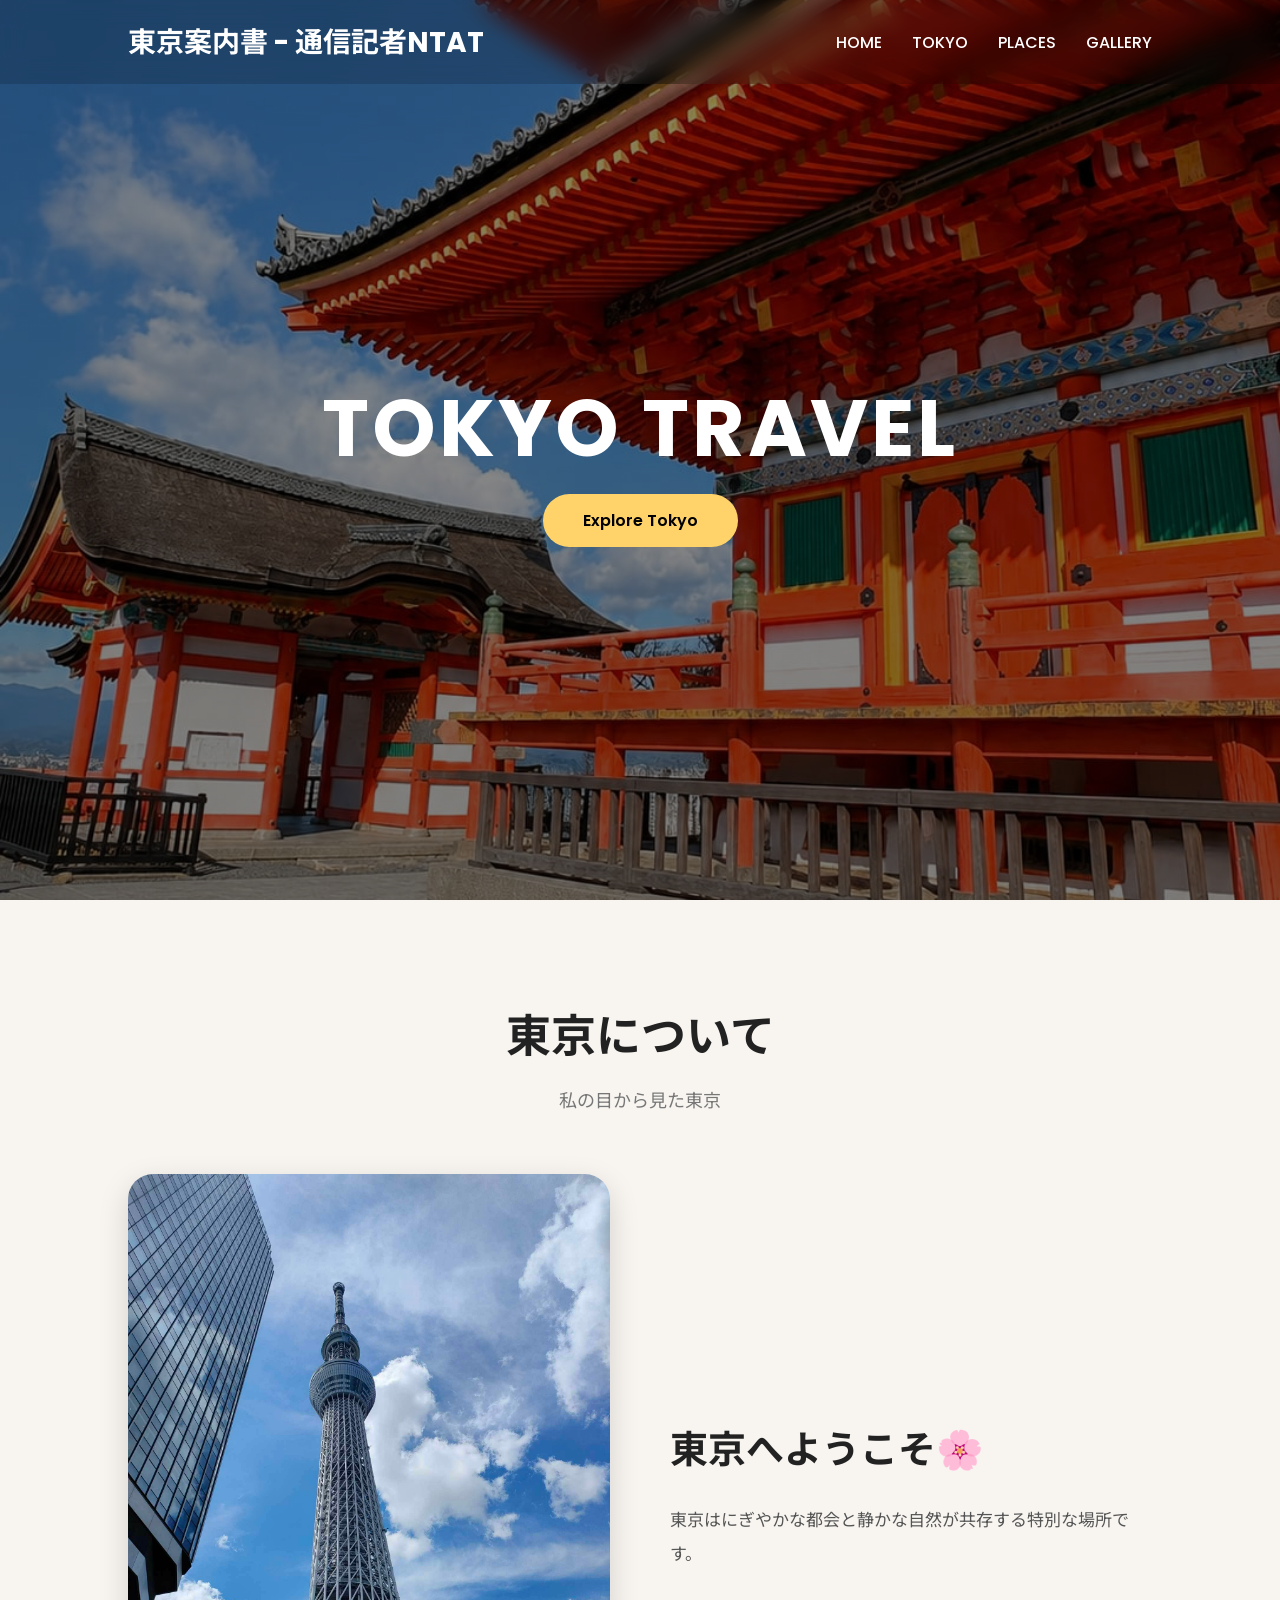
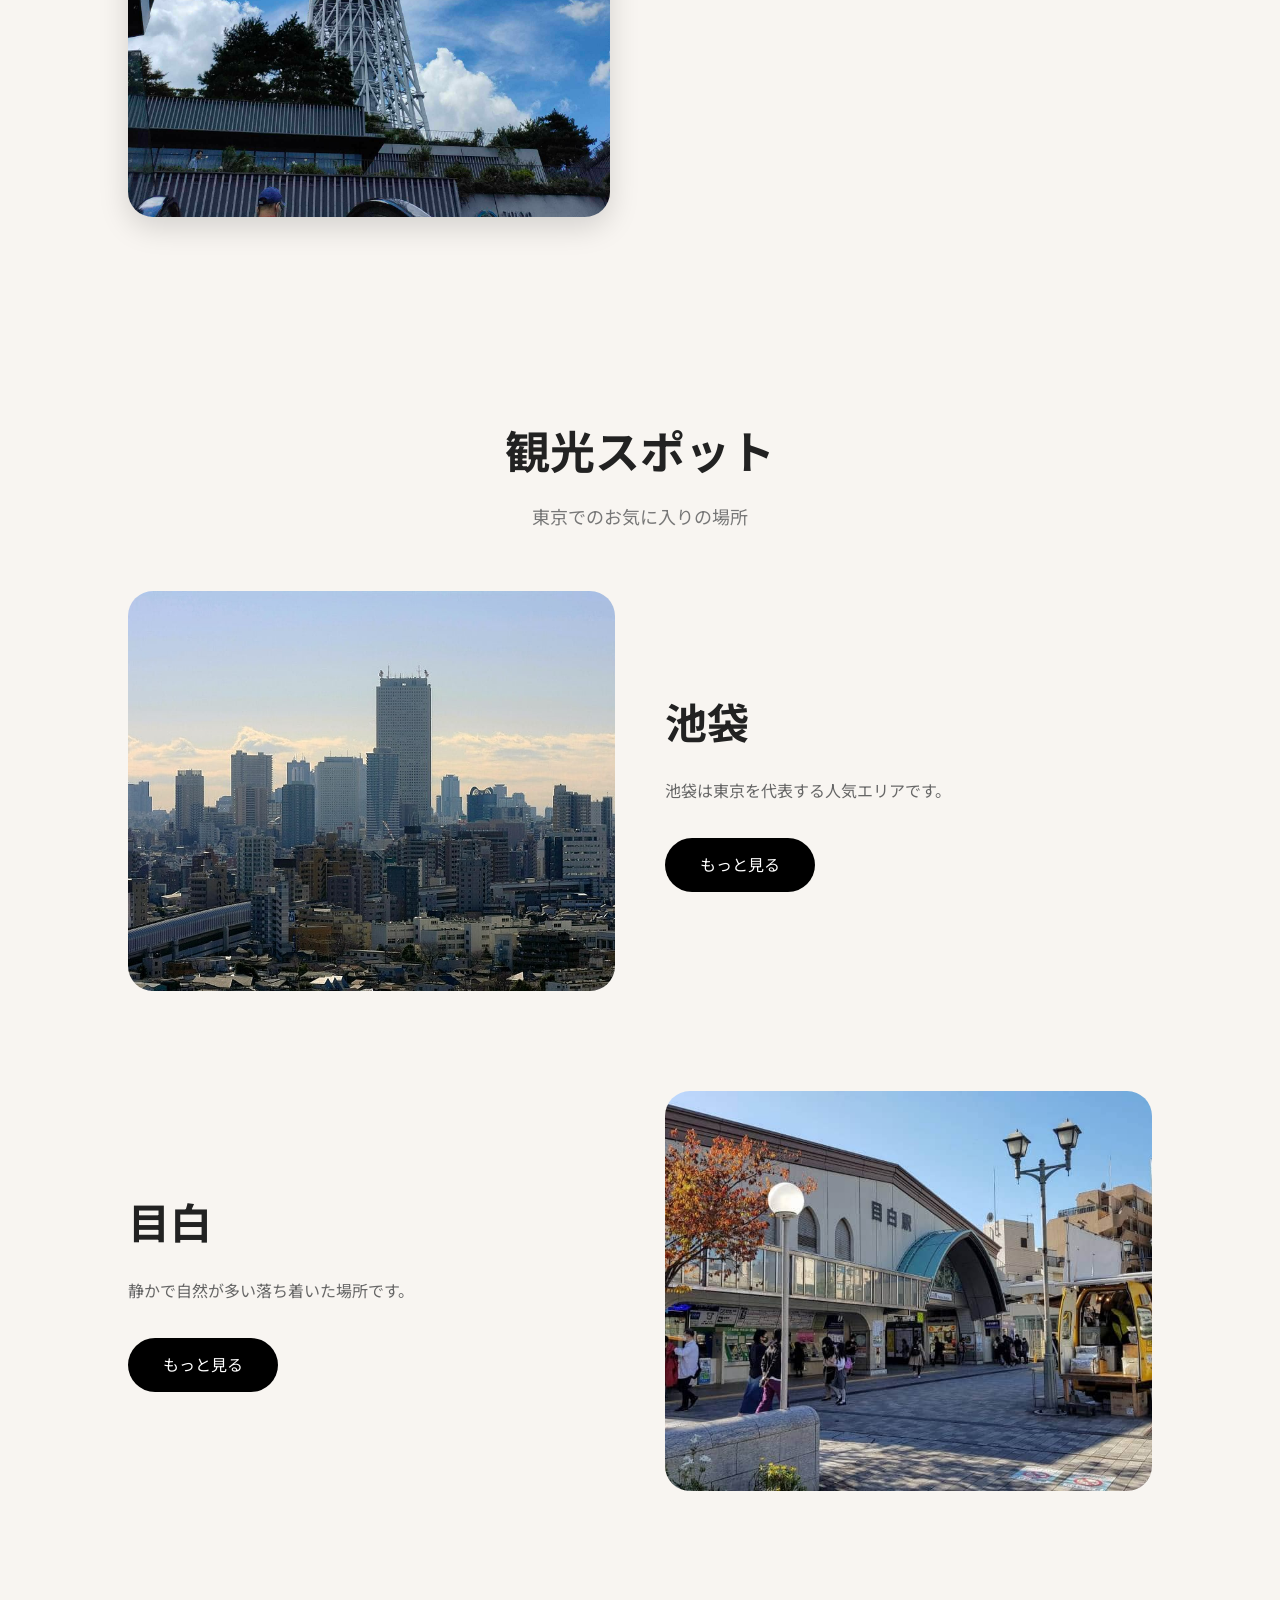
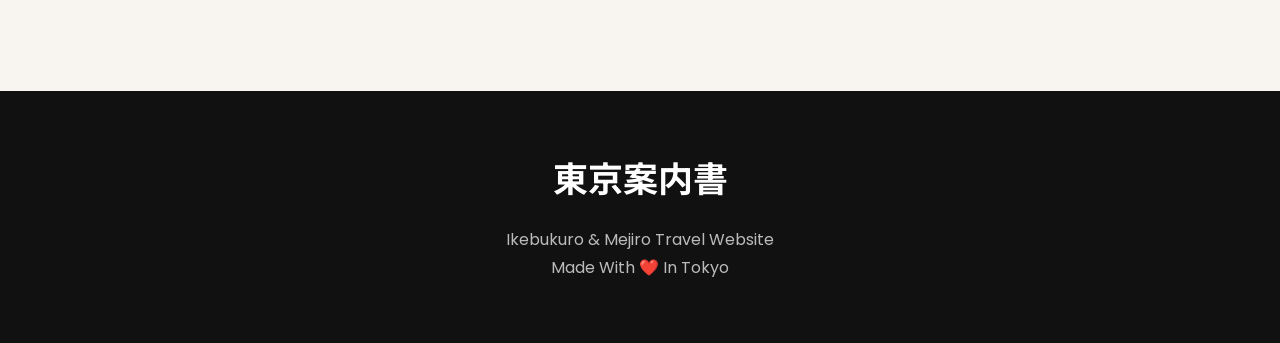
==== commit c27db25c: "Add files via upload" ====
--- a/index.html
+++ b/index.html
@@ -5,7 +5,18 @@
   <meta charset="UTF-8">
   <meta name="viewport" content="width=device-width, initial-scale=1.0">
 
-  <title>東京案内書 | Tokyo Travel</title>
+  <title>東京案内書｜池袋・目白・東京観光ガイド</title>
+
+  <!-- SEO -->
+  <meta name="description" content="東京案内書は池袋と目白を紹介する東京旅行ガイドサイトです。観光スポット、文化、グルメ情報を掲載しています。">
+  <meta name="author" content="NTAT">
+  <meta name="robots" content="index, follow">
+
+  <!-- Open Graph -->
+  <meta property="og:title" content="東京案内書 | Tokyo Travel">
+  <meta property="og:description" content="池袋と目白を紹介する東京観光ガイド">
+  <meta property="og:image" content="image/1.jpg">
+  <meta property="og:type" content="website">
 
   <link rel="preconnect" href="https://fonts.googleapis.com">
   <link rel="preconnect" href="https://fonts.gstatic.com" crossorigin>
@@ -43,7 +54,6 @@
     }
 
     /* NAVBAR */
-
     nav {
       position: fixed;
       top: 0;
@@ -80,7 +90,6 @@
     }
 
     /* HERO */
-
     .hero {
       height: 100vh;
       background:
@@ -120,8 +129,6 @@
       transform: translateY(-5px);
     }
 
-    /* TITLE */
-
     .title {
       text-align: center;
       margin-bottom: 60px;
@@ -136,8 +143,6 @@
       color: #777;
       font-size: 18px;
     }
-
-    /* ABOUT TOKYO */
 
     .about {
       display: grid;
@@ -161,8 +166,6 @@
       line-height: 2;
       font-size: 17px;
     }
-
-    /* PLACE SECTION */
 
     .place {
       display: grid;
@@ -208,25 +211,6 @@
       color: black;
     }
 
-    /* GALLERY */
-
-    .gallery {
-      columns: 3 250px;
-      column-gap: 15px;
-    }
-
-    .gallery img {
-      margin-bottom: 15px;
-      border-radius: 20px;
-      transition: 0.4s;
-    }
-
-    .gallery img:hover {
-      transform: scale(1.03);
-    }
-
-    /* FOOTER */
-
     footer {
       background: #111;
       color: white;
@@ -243,322 +227,81 @@
       color: #bbb;
       line-height: 1.8;
     }
-
-    /* ANIMATION */
-
-    .fade {
-      opacity: 0;
-      transform: translateY(30px);
-      transition: 1s;
-    }
-
-    .fade.show {
-      opacity: 1;
-      transform: translateY(0);
-    }
-
-    /* RESPONSIVE */
-
-    @media(max-width:768px) {
-
-      nav {
-        padding: 18px 5%;
-      }
-
-      nav ul {
-        gap: 15px;
-      }
-
-      section {
-        padding: 80px 5%;
-      }
-
-      .hero-content h2 {
-        font-size: 50px;
-      }
-
-      .hero-content p {
-        font-size: 18px;
-      }
-
-      .title h2 {
-        font-size: 35px;
-      }
-
-      .place-content h3 {
-        font-size: 35px;
-      }
-    }
-    /* NAVIGATION */
-
-.page-navigation{
-  width:90%;
-  max-width:1200px;
-  margin:70px auto;
-  display:flex;
-  justify-content:center;
-  gap:30px;
-  flex-wrap:wrap;
-}
-
-.nav-btn{
-  position:relative;
-  padding:16px 38px;
-  border-radius:50px;
-  text-decoration:none;
-  font-size:18px;
-  font-weight:bold;
-  color:white;
-
-  background:linear-gradient(135deg,#e8e8e8,#f3caca);
-
-  box-shadow:
-    0 8px 20px rgba(0,0,0,0.2),
-    inset 0 1px 1px rgba(255,255,255,0.2);
-
-  transition:all 0.35s ease;
-
-  overflow:hidden;
-}
-
-.nav-btn::before{
-  content:"";
-  position:absolute;
-  top:0;
-  left:-100%;
-  width:100%;
-  height:100%;
-
-  background:rgba(255,255,255,0.2);
-
-  transform:skewX(-25deg);
-  transition:0.6s;
-}
-
-.nav-btn:hover::before{
-  left:120%;
-}
-
-.nav-btn:hover{
-  transform:translateY(-6px) scale(1.05);
-
-  box-shadow:
-    0 15px 30px rgba(0,0,0,0.3);
-}
-
-.nav-btn:active{
-  transform:scale(0.96);
-}
   </style>
 </head>
 
 <body>
 
   <!-- NAVBAR -->
-
   <nav>
-
-    <h1>東京案内書</h1>
-
+    <h1>東京案内書 - 通信記者NTAT</h1>
     <ul>
       <li><a href="#home">HOME</a></li>
       <li><a href="#tokyo">TOKYO</a></li>
       <li><a href="#places">PLACES</a></li>
       <li><a href="#gallery">GALLERY</a></li>
     </ul>
-
   </nav>
 
   <!-- HERO -->
-
   <section class="hero" id="home">
-
-    <div class="hero-content fade">
-
+    <div class="hero-content">
       <h2>TOKYO TRAVEL</h2>
       <a href="#tokyo">Explore Tokyo</a>
-
-    </div>
-
+    </div>
   </section>
 
   <!-- TOKYO -->
-
   <section id="tokyo">
-
-    <div class="title fade">
-
+    <div class="title">
       <h2>東京について</h2>
-
-      <p>
-        私の目から見た東京
-      </p>
-
+      <p>私の目から見た東京</p>
     </div>
 
     <div class="about">
-
-      <img src="image/40.jpg" class="fade">
-
-      <div class="about-text fade">
-
-        <h3>東京へようこそいらっしゃいました🌸</h3>
-
+      <img src="image/40.jpg" alt="東京の風景">
+      <div class="about-text">
+        <h3>東京へようこそ🌸</h3>
         <p>
-          東京は、にぎやかな都会と静かな自然が共存する特別な場所です。
-          池袋では東京らしいエネルギーと夜景を感じることができ、
-          目白では静かな庭園と落ち着いた雰囲気を楽しむことができます。
-          このウェブサイトでは、私が実際に訪れた東京の魅力を紹介します。
+          東京はにぎやかな都会と静かな自然が共存する特別な場所です。
         </p>
-
       </div>
-
-    </div>
-
+    </div>
   </section>
 
   <!-- PLACES -->
-
   <section id="places">
 
-    <div class="title fade">
-
+    <div class="title">
       <h2>観光スポット</h2>
-
-      <p>
-        東京でのお気に入りの場所
-      </p>
-
-    </div>
-
-    <!-- IKEBUKURO -->
+      <p>東京でのお気に入りの場所</p>
+    </div>
 
     <div class="place">
-
-      <img src="image/41.jpg" class="fade">
-
-      <div class="place-content fade">
-
-        <h3>🌆 池袋</h3>
-
-        <p>
-          池袋は東京を代表する人気エリアです。
-          夜になるとネオンと街の光がとても美しく、
-          ショッピングや食事を楽しむことができます。
-        </p>
-
-       <a href="ikebukuro.html" class="btn">もっと見る</a>
-
+      <img src="image/41.jpg" alt="池袋の夜景">
+      <div class="place-content">
+        <h3>池袋</h3>
+        <p>池袋は東京を代表する人気エリアです。</p>
+        <a href="ikebukuro.html" class="btn">もっと見る</a>
       </div>
-
-    </div>
-
-    <!-- MEJIRO -->
+    </div>
 
     <div class="place">
-
-      <div class="place-content fade">
-
-        <h3>🌿 目白</h3>
-
-        <p>
-          目白は静かで落ち着いた雰囲気が魅力の場所です。
-          自然が多く、日本らしい庭園をゆっくり楽しむことができます。
-        </p>
-
+      <div class="place-content">
+        <h3>目白</h3>
+        <p>静かで自然が多い落ち着いた場所です。</p>
         <a href="mejiro.html" class="btn">もっと見る</a>
-
       </div>
-
-      <img src="image/43.jpg" class="fade">
-
+      <img src="image/43.jpg" alt="目白の庭園">
     </div>
 
   </section>
-  <!-- KANZO / SUMMARY -->
-
-<section id="kanzo">
-
-  <div class="title fade">
-
-    <h2>📝 感想</h2>
-
-  </div>
-
-  <div class="about">
-    <div class="about-text fade">
-
-      <p>
-        東京を旅行して感じたことは、都会のにぎやかさと自然の静けさが
-        とてもバランスよく共存しているということです。
-        池袋ではエネルギーと夜景を楽しみ、目白では落ち着いた雰囲気を感じました。
-        それぞれの場所には違った魅力があり、
-        写真スポット、ショッピング、グルメ、文化体験など
-        さまざまな楽しみ方ができました。
-      </p>
-      <p>特に、池袋駅に戻って見学できたことは、とても印象に残りました。 
-        ここは私たちが以前実習をした場所です。 
-        久しぶりに来たので、最初は少し道に迷ってしまいましたが、駅の案内表示を見ながら落ち着いて進み、
-         無事に目的の場所へ行くことができました。その時、実習のときのことを思い出し、少し懐かしい気持ちになりました。
-        </p>
-        <p>また、日本の文化についても学ぶことができました。 
-          鳥居や手水舎、神社などを通して、 
-          日本人の礼儀や心の考え方について知ることができ、とても勉強になりました。
-           この3日間の見学を通して、私は多くのことを学び、
-           実際の体験を通して自分の考え方も少し成長できたと思います。
-          </p>
-
-    </div>
-
-  </div>
-
-</section>
-  <!-- NAVIGATION BUTTON -->
-
-<div class="page-navigation">
-
-  <a href="ikebukuro.html" class="nav-btn">
-    次 ➜
-  </a>
-
-</div>
+
   <!-- FOOTER -->
-
   <footer>
-
     <h2>東京案内書</h2>
-
-    <p>
-      Ikebukuro & Mejiro Travel Website <br>
-      Made With ❤️ In Tokyo
-    </p>
-
+    <p>Ikebukuro & Mejiro Travel Website<br>Made With ❤️ In Tokyo</p>
   </footer>
 
-  <!-- SCRIPT -->
-
-  <script>
-
-    const fadeElements = document.querySelectorAll(".fade");
-
-    window.addEventListener("scroll", () => {
-
-      fadeElements.forEach(el => {
-
-        const position = el.getBoundingClientRect().top;
-
-        if (position < window.innerHeight - 100) {
-
-          el.classList.add("show");
-
-        }
-
-      });
-
-    });
-
-  </script>
-
 </body>
-
 </html>
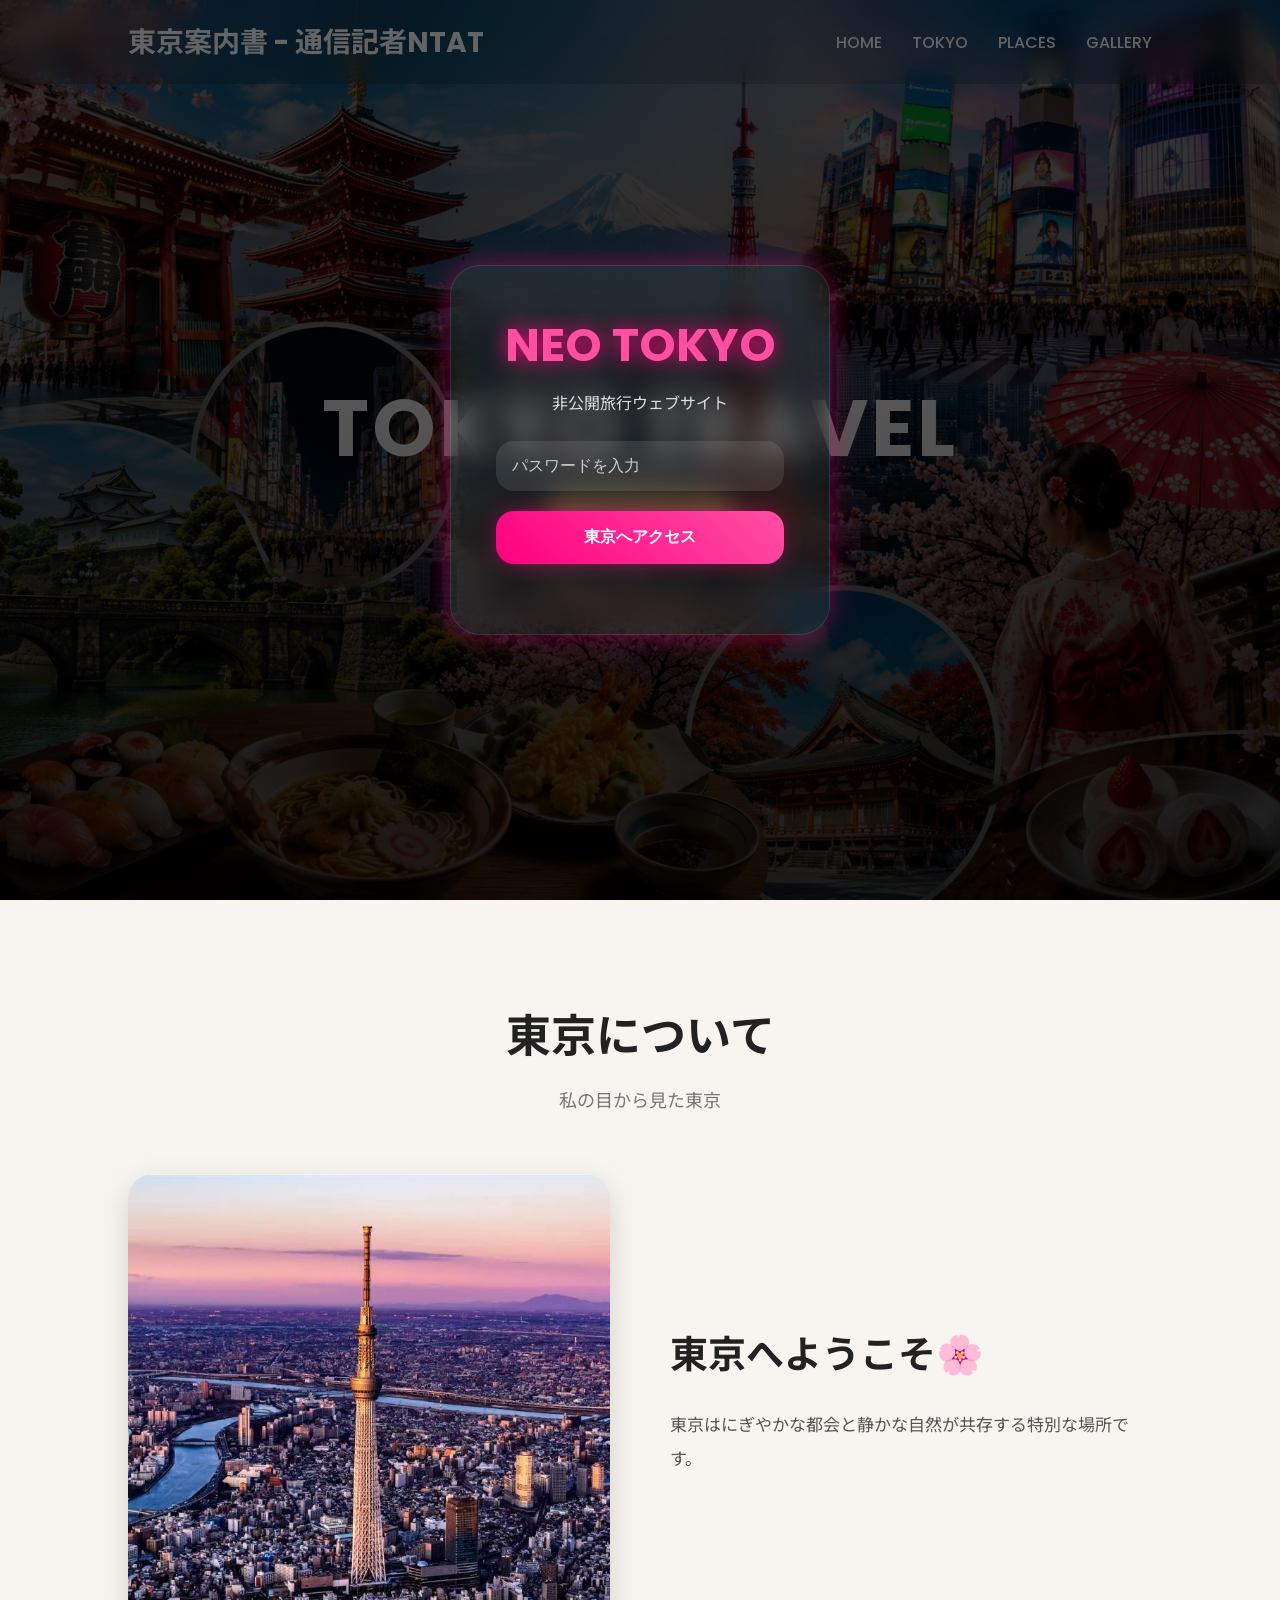
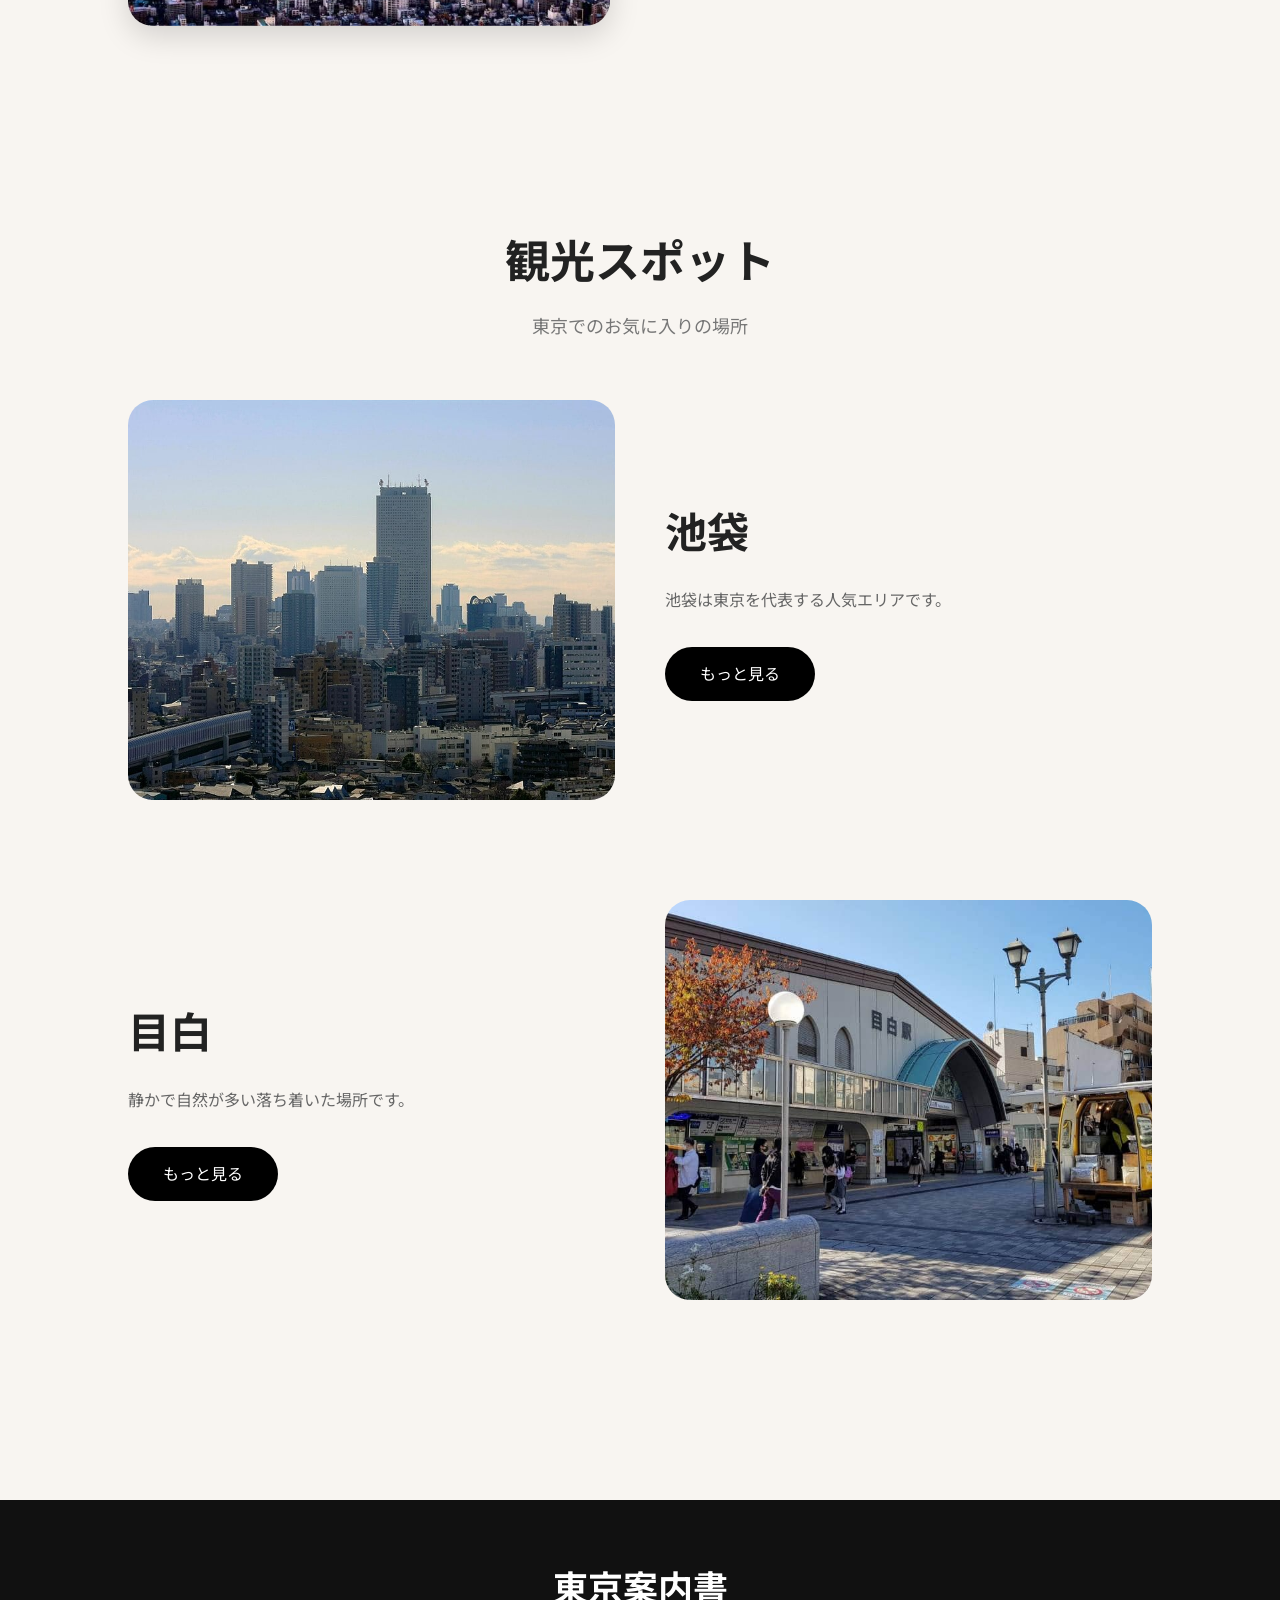
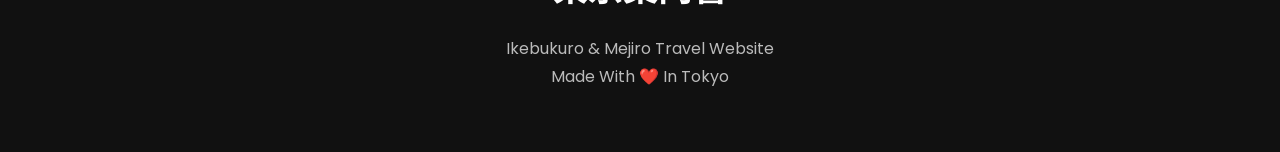
==== commit 522e27f5: "Add files via upload" ====
--- a/index.html
+++ b/index.html
@@ -95,7 +95,7 @@
       background:
         linear-gradient(rgba(0, 0, 0, 0.45),
           rgba(0, 0, 0, 0.5)),
-        url("image/1.jpg") center/cover;
+        url("image/60.jpg") center/cover;
       display: flex;
       justify-content: center;
       align-items: center;
@@ -227,10 +227,181 @@
       color: #bbb;
       line-height: 1.8;
     }
+    /* =========================
+   LOGIN SCREEN
+========================= */
+
+#login-screen{
+  position:fixed;
+  inset:0;
+
+  background:
+    linear-gradient(rgba(0,0,0,0.6),
+    rgba(0,0,0,0.75)),
+    url('https://images.unsplash.com/photo-1540959733332-eab4deabeeaf?q=80&w=1974&auto=format&fit=crop');
+
+  background-size:cover;
+  background-position:center;
+
+  display:flex;
+  justify-content:center;
+  align-items:center;
+
+  z-index:999999;
+}
+
+.login-box{
+
+  width:380px;
+
+  padding:45px;
+
+  border-radius:30px;
+
+  text-align:center;
+
+  background:rgba(255,255,255,0.08);
+
+  backdrop-filter:blur(14px);
+
+  border:1px solid rgba(255,255,255,0.1);
+
+  box-shadow:
+    0 0 20px rgba(255,0,128,0.3),
+    0 0 40px rgba(255,0,128,0.2);
+
+  animation:fadeUp 1s ease;
+}
+
+.login-box h1{
+
+  font-size:46px;
+
+  margin-bottom:10px;
+
+  color:#ff4fa3;
+
+  text-shadow:0 0 20px #ff0080;
+}
+
+.login-box p{
+
+  color:#ddd;
+
+  margin-bottom:25px;
+}
+
+.login-box input{
+
+  width:100%;
+
+  padding:16px;
+
+  border:none;
+
+  outline:none;
+
+  border-radius:18px;
+
+  margin-bottom:20px;
+
+  background:rgba(255,255,255,0.1);
+
+  color:white;
+
+  font-size:16px;
+}
+
+.login-box input::placeholder{
+  color:#ccc;
+}
+
+.login-box button{
+
+  width:100%;
+
+  padding:16px;
+
+  border:none;
+
+  border-radius:18px;
+
+  background:
+    linear-gradient(45deg,#ff0080,#ff4fa3);
+
+  color:white;
+
+  font-size:16px;
+
+  font-weight:600;
+
+  cursor:pointer;
+
+  transition:0.4s;
+
+  box-shadow:0 0 20px rgba(255,0,128,0.4);
+}
+
+.login-box button:hover{
+
+  transform:translateY(-4px);
+
+  box-shadow:0 0 35px rgba(255,0,128,0.7);
+}
+
+#error{
+
+  margin-top:18px;
+
+  color:#ff7b9c;
+
+  font-size:14px;
+}
+
+@keyframes fadeUp {
+
+  from{
+    opacity:0;
+    transform:translateY(40px);
+  }
+
+  to{
+    opacity:1;
+    transform:translateY(0);
+  }
+
+}
   </style>
 </head>
 
 <body>
+  <!-- PASSWORD SCREEN -->
+
+<div id="login-screen">
+
+  <div class="login-box">
+
+    <h1>NEO TOKYO</h1>
+
+    <p>
+      非公開旅行ウェブサイト
+    </p>
+
+    <input
+      type="password"
+      id="password"
+      placeholder="パスワードを入力"
+    >
+
+    <button onclick="checkPassword()">
+      東京へアクセス
+    </button>
+
+    <p id="error"></p>
+
+  </div>
+
+</div>
 
   <!-- NAVBAR -->
   <nav>
@@ -259,7 +430,7 @@
     </div>
 
     <div class="about">
-      <img src="image/40.jpg" alt="東京の風景">
+      <img src="image/58.jpg" alt="東京の風景">
       <div class="about-text">
         <h3>東京へようこそ🌸</h3>
         <p>
@@ -302,6 +473,62 @@
     <h2>東京案内書</h2>
     <p>Ikebukuro & Mejiro Travel Website<br>Made With ❤️ In Tokyo</p>
   </footer>
+  <script>
+
+function checkPassword(){
+
+  let password =
+    document.getElementById("password").value;
+
+  if(password === "tokyo2026"){
+
+    document.getElementById(
+      "login-screen"
+    ).style.display = "none";
+
+  }else{
+
+    document.getElementById(
+      "error"
+    ).innerText = "Wrong Password";
+
+  }
+  
+
+}
+
+
+</script>
+
+<!-- CHỐNG F12 -->
+
+<script>
+
+document.addEventListener('keydown', function(e){
+
+  if(e.key === 'F12'){
+    e.preventDefault();
+  }
+
+  if(e.ctrlKey && e.shiftKey && e.key === 'I'){
+    e.preventDefault();
+  }
+
+  if(e.ctrlKey && e.shiftKey && e.key === 'J'){
+    e.preventDefault();
+  }
+
+  if(e.ctrlKey && e.key === 'u'){
+    e.preventDefault();
+  }
+
+});
+
+document.addEventListener('contextmenu', function(e){
+  e.preventDefault();
+});
+
+</script>
 
 </body>
 </html>
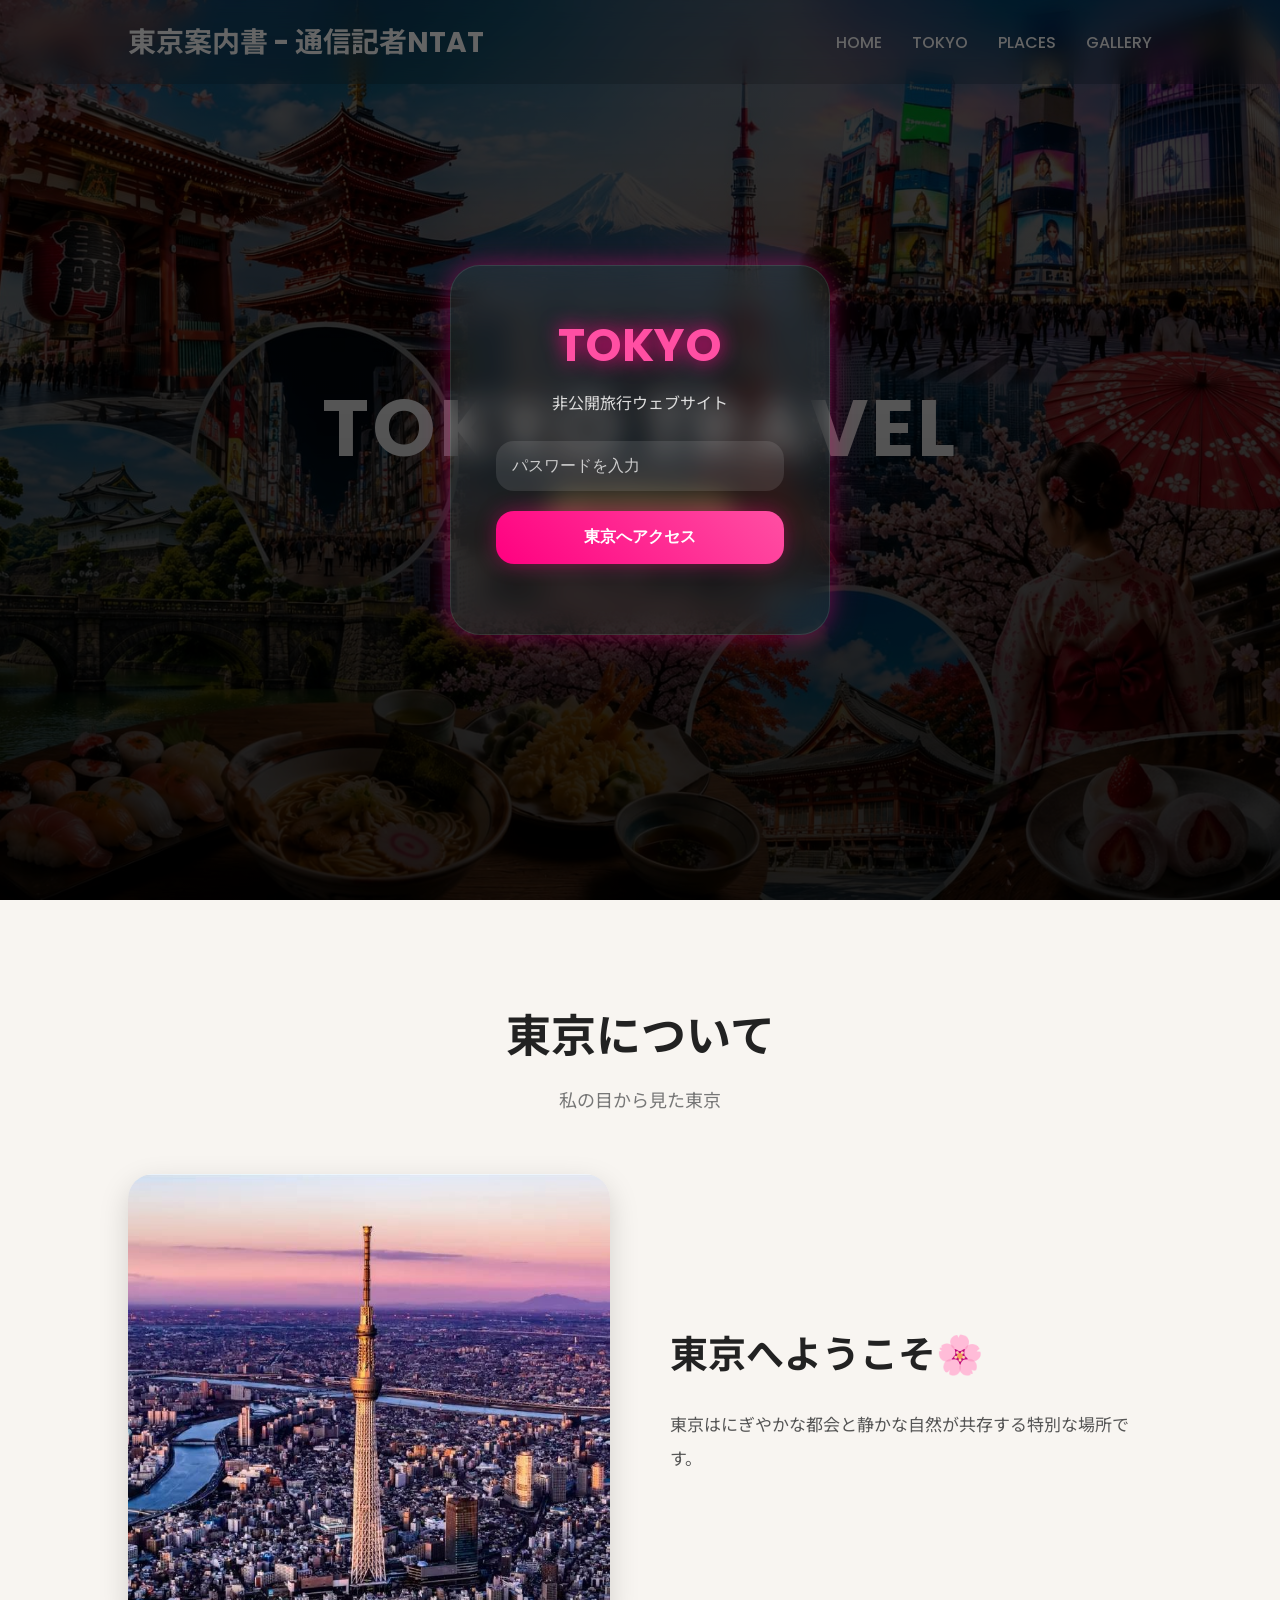
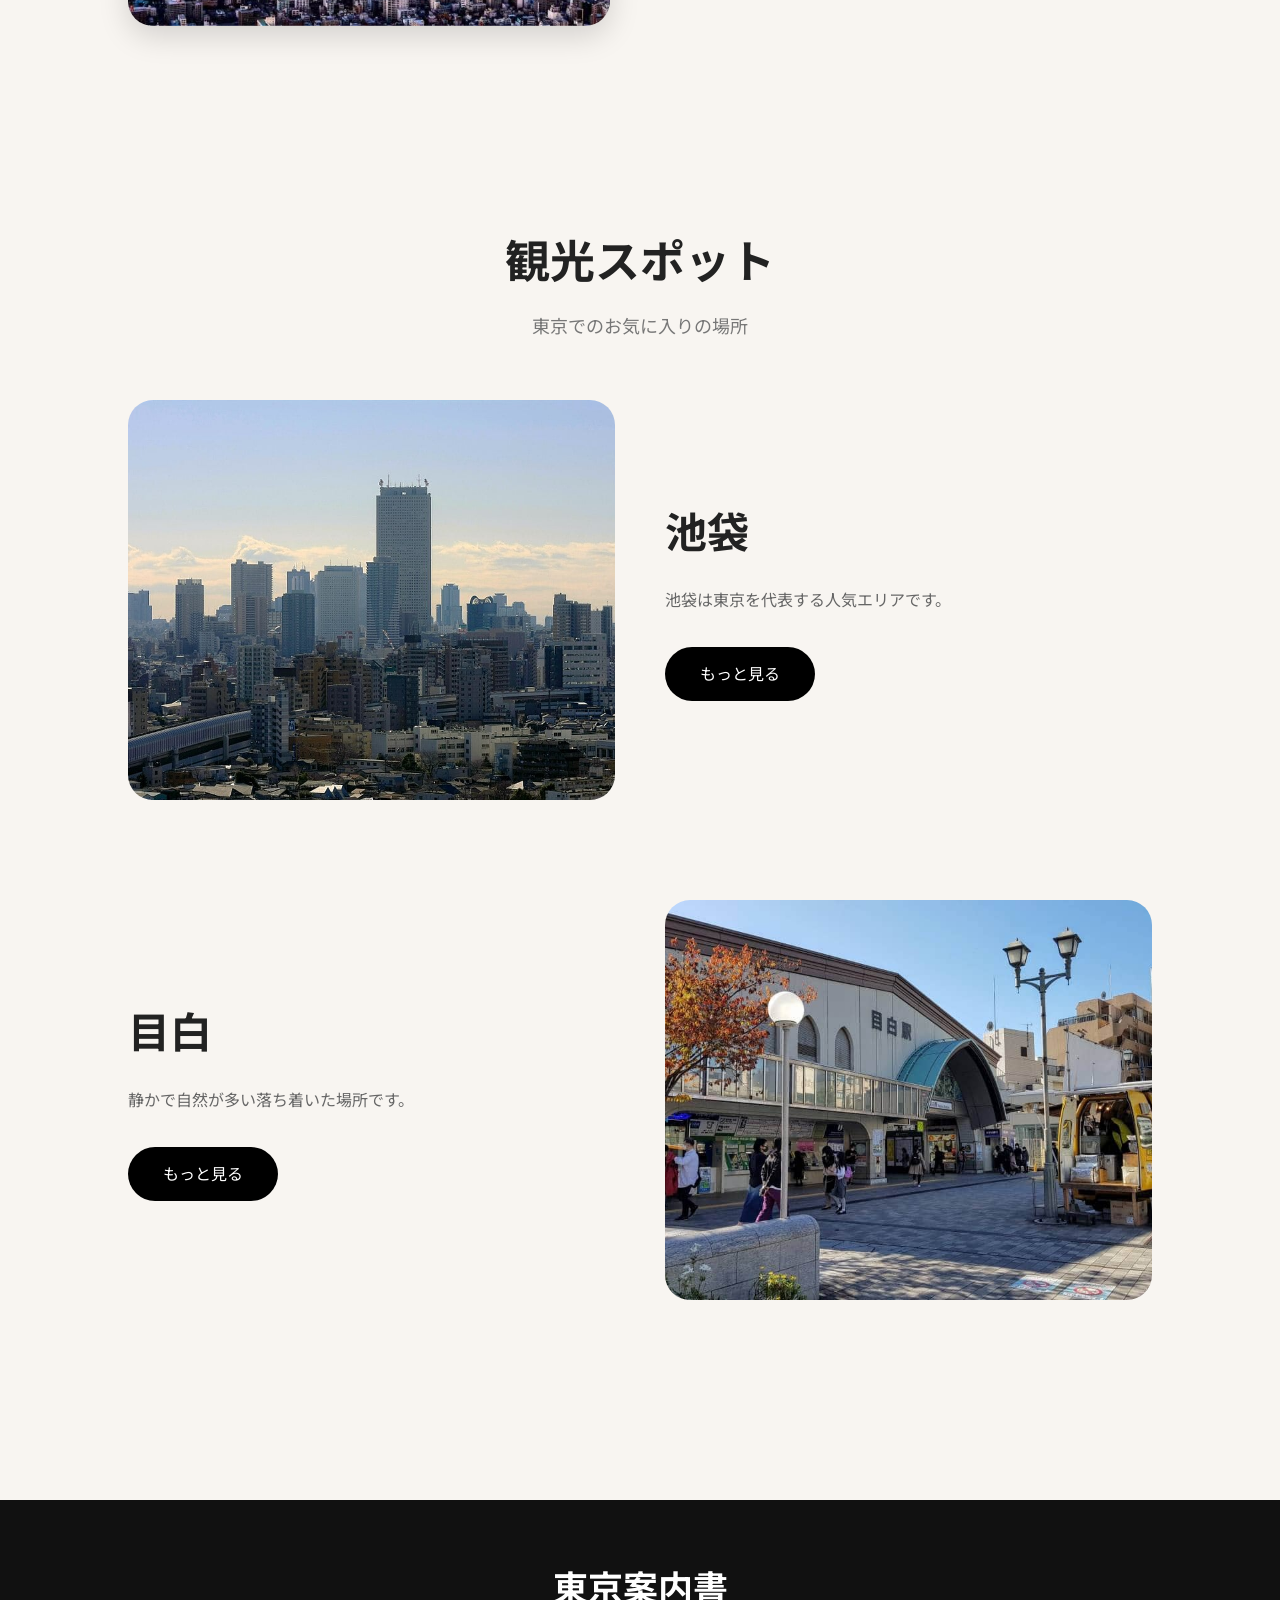
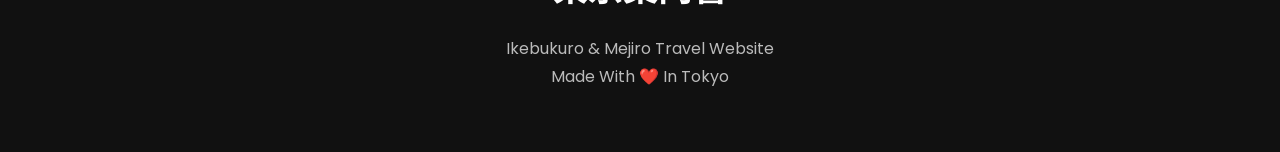
==== commit c6925b44: "Add files via upload" ====
--- a/index.html
+++ b/index.html
@@ -381,7 +381,7 @@
 
   <div class="login-box">
 
-    <h1>NEO TOKYO</h1>
+    <h1>TOKYO</h1>
 
     <p>
       非公開旅行ウェブサイト
@@ -480,7 +480,7 @@
   let password =
     document.getElementById("password").value;
 
-  if(password === "tokyo2026"){
+  if(password === "fressiaNTAT"){
 
     document.getElementById(
       "login-screen"
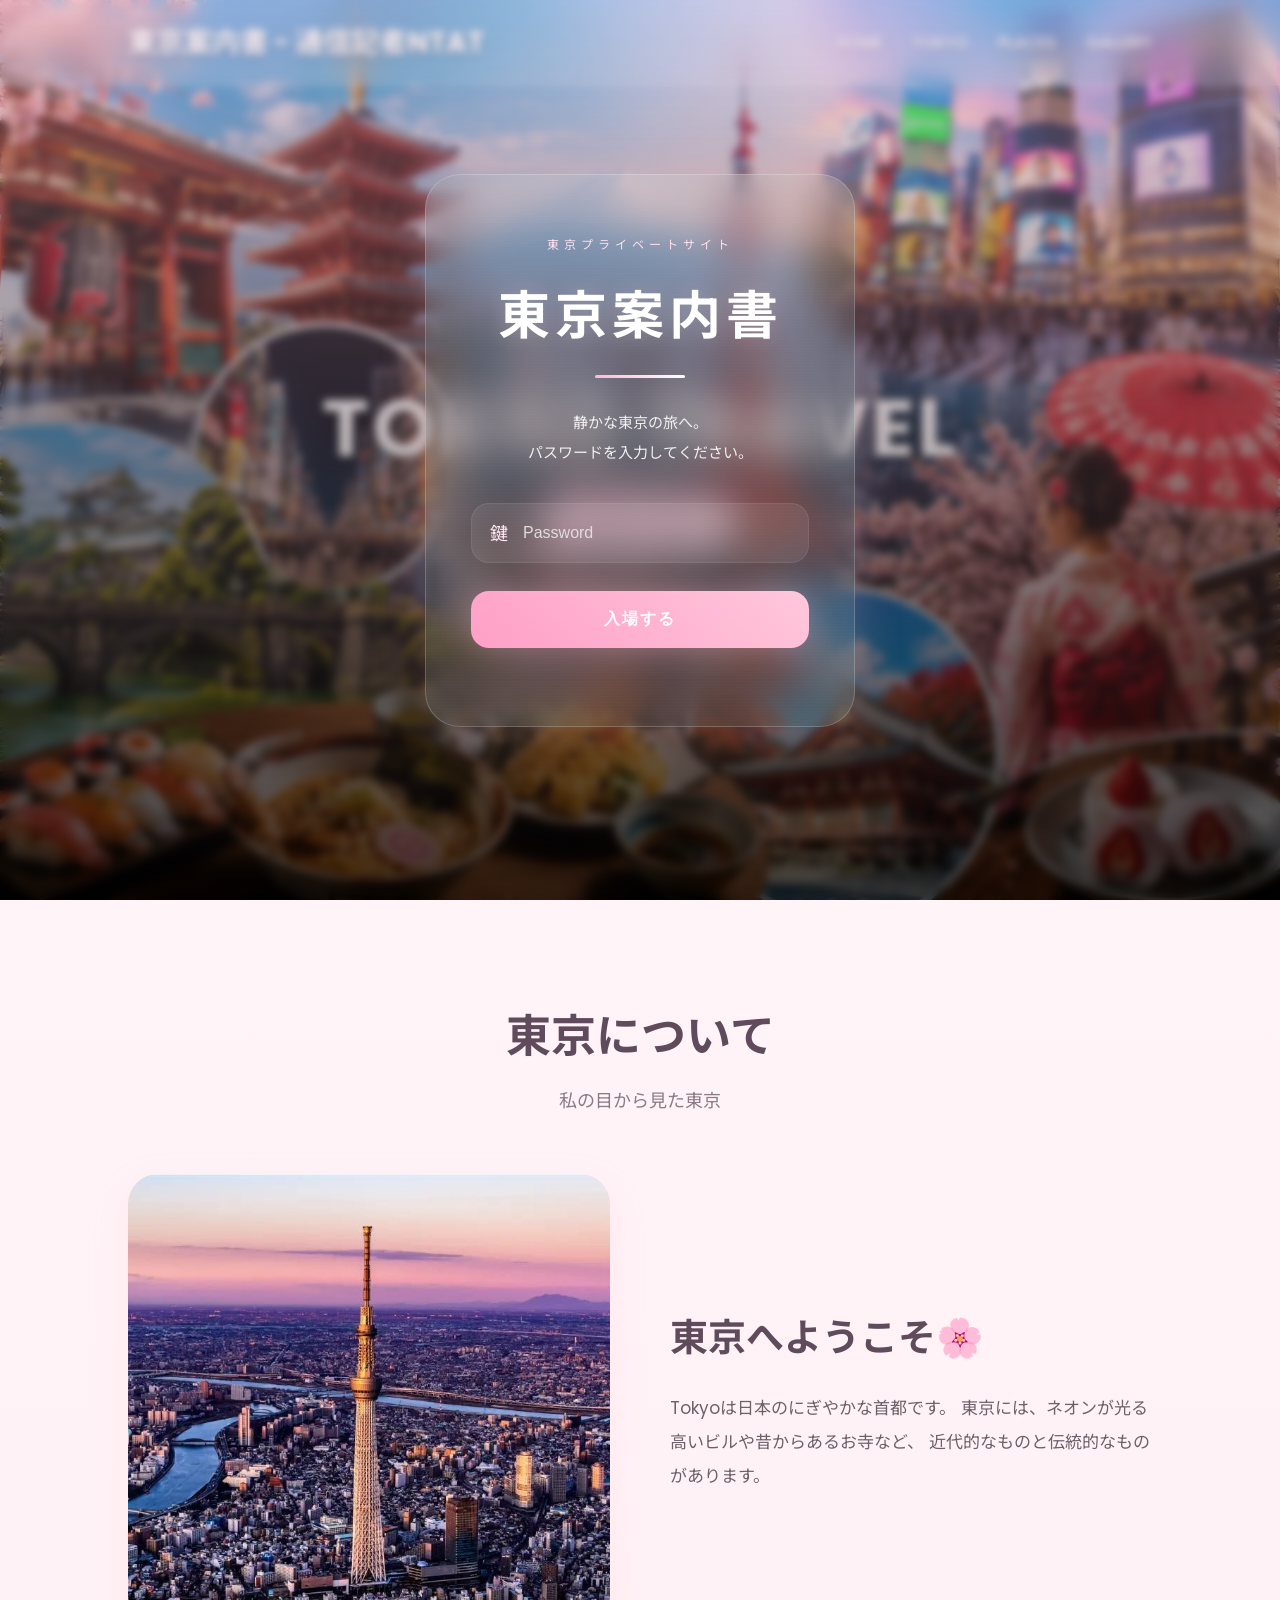
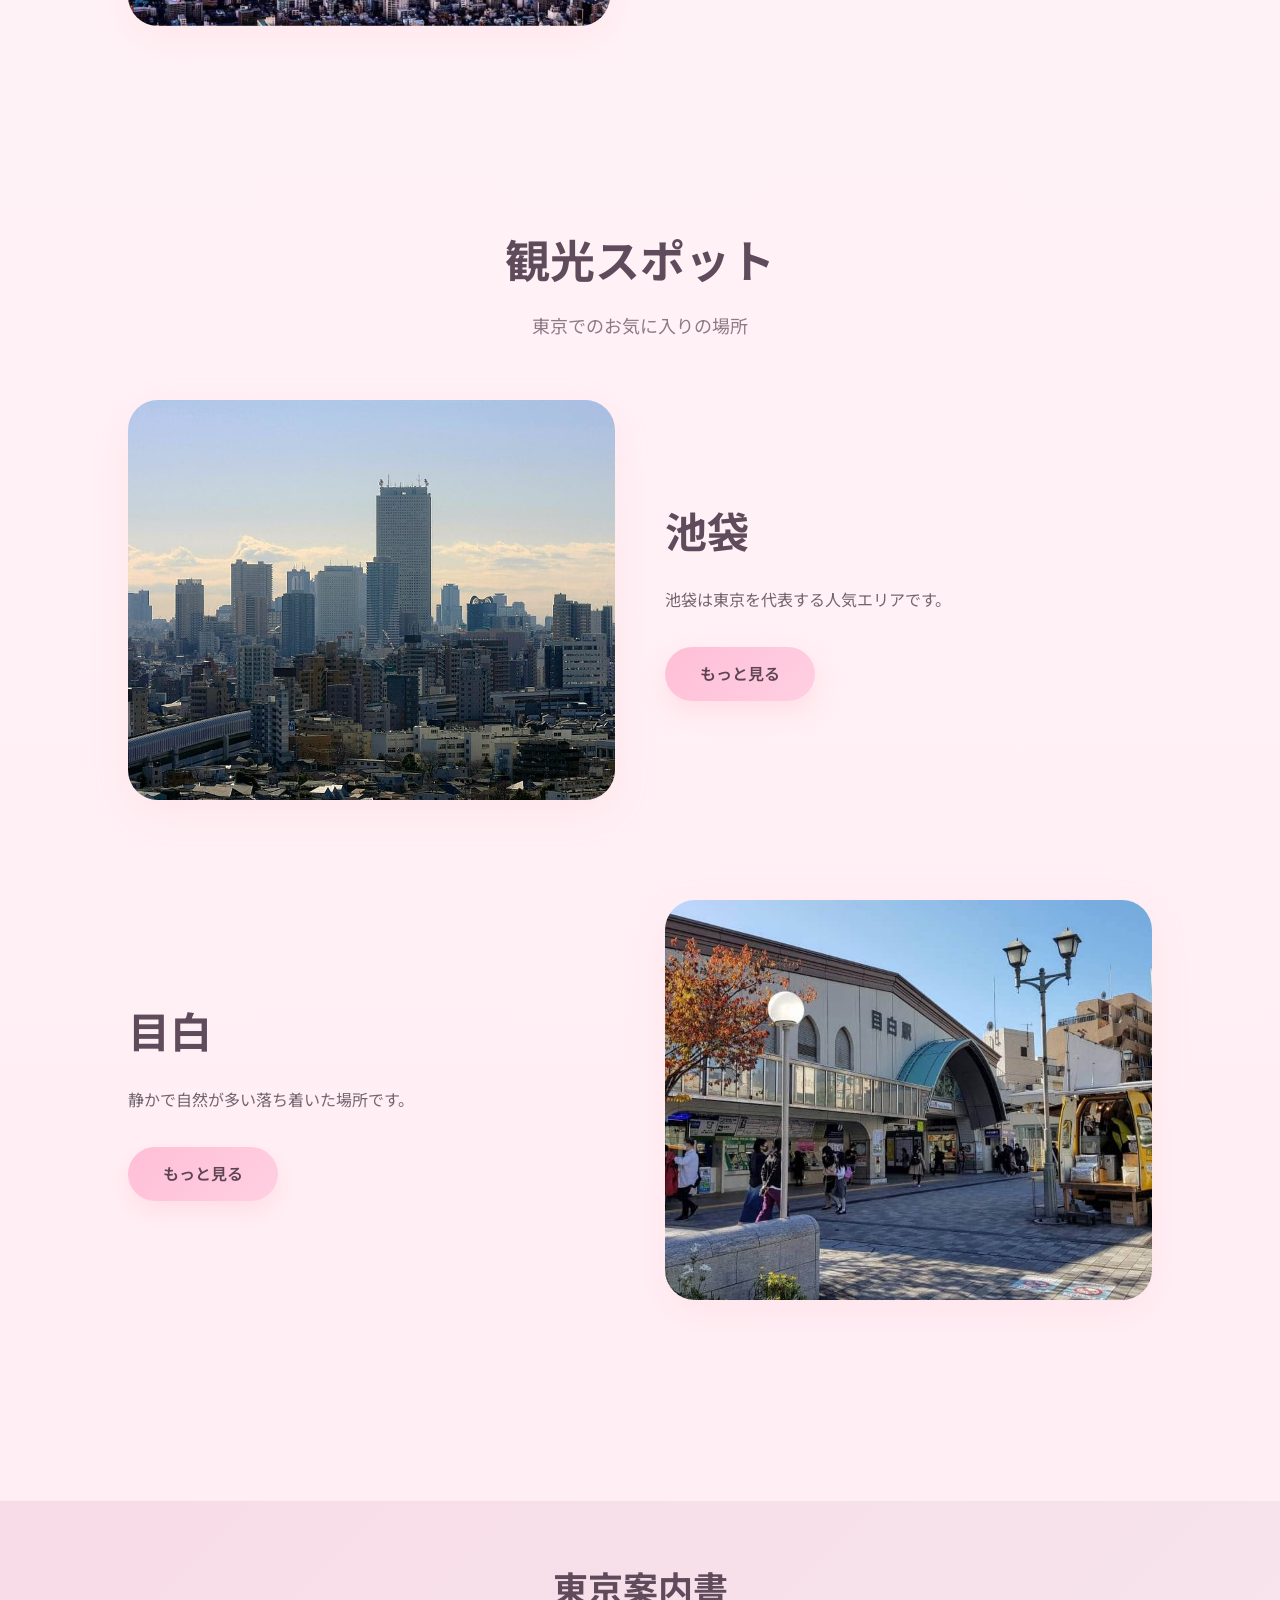
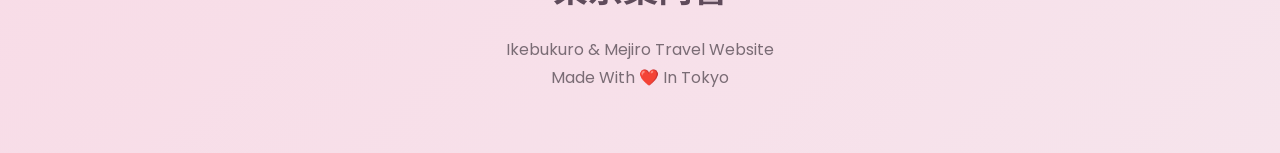
==== commit 1ec074b0: "Add files via upload" ====
--- a/index.html
+++ b/index.html
@@ -26,509 +26,888 @@
     rel="stylesheet">
 
   <style>
-    * {
-      margin: 0;
-      padding: 0;
-      box-sizing: border-box;
-      scroll-behavior: smooth;
-    }
-
-    body {
-      font-family: "Poppins", "Noto Sans JP", sans-serif;
-      background: #f8f5f1;
-      overflow-x: hidden;
-      color: #222;
-    }
-
-    img {
-      width: 100%;
-      display: block;
-    }
-
-    a {
-      text-decoration: none;
-    }
-
-    section {
-      padding: 100px 10%;
+
+    *{
+      margin:0;
+      padding:0;
+      box-sizing:border-box;
+      scroll-behavior:smooth;
+    }
+
+    body{
+      font-family:"Poppins","Noto Sans JP",sans-serif;
+
+      /* NEW SAKURA BACKGROUND */
+
+      background:
+      linear-gradient(
+        180deg,
+        #fff9fb 0%,
+        #fff3f7 35%,
+        #ffeef4 100%
+      );
+
+      overflow-x:hidden;
+      color:#4b4453;
+    }
+
+    img{
+      width:100%;
+      display:block;
+    }
+
+    a{
+      text-decoration:none;
+    }
+
+    section{
+      padding:100px 10%;
     }
 
     /* NAVBAR */
-    nav {
-      position: fixed;
-      top: 0;
-      width: 100%;
-      padding: 20px 10%;
-      display: flex;
-      justify-content: space-between;
-      align-items: center;
-      backdrop-filter: blur(12px);
-      background: rgba(0, 0, 0, 0.15);
-      z-index: 1000;
-    }
-
-    nav h1 {
-      color: white;
-      font-size: 28px;
-      font-weight: 700;
-    }
-
-    nav ul {
-      display: flex;
-      list-style: none;
-      gap: 30px;
-    }
-
-    nav a {
-      color: white;
-      font-weight: 500;
-      transition: 0.3s;
-    }
-
-    nav a:hover {
-      color: #ffd369;
+
+    nav{
+      position:fixed;
+      top:0;
+      width:100%;
+      padding:20px 10%;
+      display:flex;
+      justify-content:space-between;
+      align-items:center;
+
+      backdrop-filter:blur(16px);
+
+      background:rgba(255,255,255,0.18);
+
+      border-bottom:
+      1px solid rgba(255,255,255,0.35);
+
+      z-index:1000;
+    }
+
+    nav h1{
+      color:white;
+      font-size:28px;
+      font-weight:700;
+
+      text-shadow:
+      0 3px 10px rgba(0,0,0,0.25);
+    }
+
+    nav ul{
+      display:flex;
+      list-style:none;
+      gap:30px;
+    }
+
+    nav a{
+      color:white;
+      font-weight:500;
+      transition:0.3s;
+
+      text-shadow:
+      0 2px 8px rgba(0,0,0,0.25);
+    }
+
+    nav a:hover{
+      color:#ffd7e8;
     }
 
     /* HERO */
-    .hero {
-      height: 100vh;
-      background:
-        linear-gradient(rgba(0, 0, 0, 0.45),
-          rgba(0, 0, 0, 0.5)),
-        url("image/60.jpg") center/cover;
-      display: flex;
-      justify-content: center;
-      align-items: center;
-      text-align: center;
-      color: white;
-    }
-
-    .hero-content h2 {
-      font-size: 80px;
-      margin-bottom: 20px;
-      letter-spacing: 3px;
-    }
-
-    .hero-content p {
-      font-size: 22px;
-      margin-bottom: 35px;
-      line-height: 1.8;
-    }
-
-    .hero-content a {
-      padding: 15px 40px;
-      background: #ffd369;
-      color: black;
-      border-radius: 50px;
-      font-weight: 600;
-      transition: 0.4s;
-    }
-
-    .hero-content a:hover {
-      background: white;
-      transform: translateY(-5px);
-    }
-
-    .title {
-      text-align: center;
-      margin-bottom: 60px;
-    }
-
-    .title h2 {
-      font-size: 45px;
-      margin-bottom: 15px;
-    }
-
-    .title p {
-      color: #777;
-      font-size: 18px;
-    }
-
-    .about {
-      display: grid;
-      grid-template-columns: repeat(auto-fit, minmax(320px, 1fr));
-      gap: 60px;
-      align-items: center;
-    }
-
-    .about img {
-      border-radius: 25px;
-      box-shadow: 0 10px 30px rgba(0, 0, 0, 0.15);
-    }
-
-    .about-text h3 {
-      font-size: 38px;
-      margin-bottom: 25px;
-    }
-
-    .about-text p {
-      color: #555;
-      line-height: 2;
-      font-size: 17px;
-    }
-
-    .place {
-      display: grid;
-      grid-template-columns: repeat(auto-fit, minmax(320px, 1fr));
-      gap: 50px;
-      align-items: center;
-      margin-bottom: 100px;
-    }
-
-    .place img {
-      border-radius: 25px;
-      height: 400px;
-      object-fit: cover;
-      transition: 0.5s;
-    }
-
-    .place img:hover {
-      transform: scale(1.03);
-    }
-
-    .place-content h3 {
-      font-size: 42px;
-      margin-bottom: 20px;
-    }
-
-    .place-content p {
-      color: #666;
-      line-height: 2;
-      margin-bottom: 30px;
-    }
-
-    .btn {
-      display: inline-block;
-      padding: 14px 35px;
-      border-radius: 50px;
-      background: black;
-      color: white;
-      transition: 0.3s;
-    }
-
-    .btn:hover {
-      background: #ffd369;
-      color: black;
-    }
-
-    footer {
-      background: #111;
-      color: white;
-      text-align: center;
-      padding: 60px 10%;
-    }
-
-    footer h2 {
-      font-size: 35px;
-      margin-bottom: 20px;
-    }
-
-    footer p {
-      color: #bbb;
-      line-height: 1.8;
-    }
+
+    .hero{
+      height:100vh;
+
+      background:
+      linear-gradient(
+        rgba(255,192,203,0.18),
+        rgba(0,0,0,0.35)
+      ),
+      url("image/60.jpg") center/cover;
+
+      display:flex;
+      justify-content:center;
+      align-items:center;
+      text-align:center;
+
+      color:white;
+    }
+
+    .hero-content h2{
+      font-size:80px;
+      margin-bottom:20px;
+      letter-spacing:3px;
+
+      text-shadow:
+      0 8px 25px rgba(0,0,0,0.4);
+    }
+
+    .hero-content p{
+      font-size:22px;
+      margin-bottom:35px;
+      line-height:1.8;
+    }
+
+    .hero-content a{
+      padding:15px 40px;
+
+      background:
+      linear-gradient(
+        135deg,
+        #ffbfd6,
+        #ffcfe2
+      );
+
+      color:#5c4452;
+
+      border-radius:50px;
+      font-weight:600;
+
+      box-shadow:
+      0 10px 25px rgba(255,182,193,0.35);
+
+      transition:0.4s;
+    }
+
+    .hero-content a:hover{
+      background:white;
+
+      transform:
+      translateY(-5px);
+    }
+
+    /* TITLE */
+
+    .title{
+      text-align:center;
+      margin-bottom:60px;
+    }
+
+    .title h2{
+      font-size:45px;
+      margin-bottom:15px;
+
+      color:#5f4b5b;
+    }
+
+    .title p{
+      color:#8c7a86;
+      font-size:18px;
+    }
+
+    /* ABOUT */
+
+    .about{
+      display:grid;
+      grid-template-columns:
+      repeat(auto-fit,minmax(320px,1fr));
+
+      gap:60px;
+      align-items:center;
+    }
+
+    .about img{
+      border-radius:30px;
+
+      box-shadow:
+      0 12px 35px rgba(255,182,193,0.18);
+    }
+
+    .about-text h3{
+      font-size:38px;
+      margin-bottom:25px;
+
+      color:#5f4b5b;
+    }
+
+    .about-text p{
+      color:#6d626a;
+      line-height:2;
+      font-size:17px;
+    }
+
+    /* PLACE */
+
+    .place{
+      display:grid;
+      grid-template-columns:
+      repeat(auto-fit,minmax(320px,1fr));
+
+      gap:50px;
+      align-items:center;
+
+      margin-bottom:100px;
+    }
+
+    .place img{
+      border-radius:30px;
+      height:400px;
+      object-fit:cover;
+
+      transition:0.5s;
+
+      box-shadow:
+      0 12px 35px rgba(255,182,193,0.18);
+    }
+
+    .place img:hover{
+      transform:scale(1.03);
+    }
+
+    .place-content h3{
+      font-size:42px;
+      margin-bottom:20px;
+
+      color:#5f4b5b;
+    }
+
+    .place-content p{
+      color:#72656f;
+      line-height:2;
+      margin-bottom:30px;
+    }
+
+    /* BUTTON */
+
+    .btn{
+      display:inline-block;
+      padding:14px 35px;
+
+      border-radius:50px;
+
+      background:
+      linear-gradient(
+        135deg,
+        #ffbfd6,
+        #ffcfe2
+      );
+
+      color:#5c4452;
+
+      font-weight:600;
+
+      box-shadow:
+      0 10px 25px rgba(255,182,193,0.3);
+
+      transition:0.3s;
+    }
+
+    .btn:hover{
+      background:white;
+
+      transform:
+      translateY(-5px);
+    }
+
+    /* FOOTER */
+
+    footer{
+
+      background:
+      linear-gradient(
+        135deg,
+        #f8dce7,
+        #f6e4ec
+      );
+
+      color:#5f4b5b;
+
+      text-align:center;
+      padding:60px 10%;
+
+      border-top:
+      1px solid rgba(255,255,255,0.5);
+    }
+
+    footer h2{
+      font-size:35px;
+      margin-bottom:20px;
+    }
+
+    footer p{
+      color:#7a6c75;
+      line-height:1.8;
+    }
+
     /* =========================
-   LOGIN SCREEN
-========================= */
-
-#login-screen{
-  position:fixed;
-  inset:0;
-
-  background:
-    linear-gradient(rgba(0,0,0,0.6),
-    rgba(0,0,0,0.75)),
-    url('https://images.unsplash.com/photo-1540959733332-eab4deabeeaf?q=80&w=1974&auto=format&fit=crop');
-
-  background-size:cover;
-  background-position:center;
-
-  display:flex;
-  justify-content:center;
-  align-items:center;
-
-  z-index:999999;
-}
-
-.login-box{
-
-  width:380px;
-
-  padding:45px;
-
-  border-radius:30px;
-
-  text-align:center;
-
-  background:rgba(255,255,255,0.08);
-
-  backdrop-filter:blur(14px);
-
-  border:1px solid rgba(255,255,255,0.1);
-
-  box-shadow:
-    0 0 20px rgba(255,0,128,0.3),
-    0 0 40px rgba(255,0,128,0.2);
-
-  animation:fadeUp 1s ease;
-}
-
-.login-box h1{
-
-  font-size:46px;
-
-  margin-bottom:10px;
-
-  color:#ff4fa3;
-
-  text-shadow:0 0 20px #ff0080;
-}
-
-.login-box p{
-
-  color:#ddd;
-
-  margin-bottom:25px;
-}
-
-.login-box input{
-
-  width:100%;
-
-  padding:16px;
-
-  border:none;
-
-  outline:none;
-
-  border-radius:18px;
-
-  margin-bottom:20px;
-
-  background:rgba(255,255,255,0.1);
-
-  color:white;
-
-  font-size:16px;
-}
-
-.login-box input::placeholder{
-  color:#ccc;
-}
-
-.login-box button{
-
-  width:100%;
-
-  padding:16px;
-
-  border:none;
-
-  border-radius:18px;
-
-  background:
-    linear-gradient(45deg,#ff0080,#ff4fa3);
-
-  color:white;
-
-  font-size:16px;
-
-  font-weight:600;
-
-  cursor:pointer;
-
-  transition:0.4s;
-
-  box-shadow:0 0 20px rgba(255,0,128,0.4);
-}
-
-.login-box button:hover{
-
-  transform:translateY(-4px);
-
-  box-shadow:0 0 35px rgba(255,0,128,0.7);
-}
-
-#error{
-
-  margin-top:18px;
-
-  color:#ff7b9c;
-
-  font-size:14px;
-}
-
-@keyframes fadeUp {
-
-  from{
-    opacity:0;
-    transform:translateY(40px);
-  }
-
-  to{
-    opacity:1;
-    transform:translateY(0);
-  }
-
-}
+       JAPAN STYLE LOGIN
+    ========================= */
+
+    #login-screen{
+
+      position:fixed;
+      inset:0;
+
+      z-index:999999;
+
+      overflow:hidden;
+
+      background:
+      url("https://images.unsplash.com/photo-1540959733332-eab4deabeeaf?q=80&w=1974&auto=format&fit=crop")
+      center/cover no-repeat;
+
+      display:flex;
+      justify-content:center;
+      align-items:center;
+    }
+
+    .overlay{
+
+      position:absolute;
+      inset:0;
+
+      background:
+      linear-gradient(
+        rgba(255,183,210,0.2),
+        rgba(0,0,0,0.55)
+      );
+
+      backdrop-filter:blur(4px);
+    }
+
+    .japan-login{
+
+      position:relative;
+
+      width:430px;
+      max-width:90%;
+
+      padding:60px 45px;
+
+      text-align:center;
+
+      border-radius:35px;
+
+      background:
+      rgba(255,255,255,0.14);
+
+      border:
+      1px solid rgba(255,255,255,0.2);
+
+      backdrop-filter:blur(20px);
+
+      overflow:hidden;
+
+      box-shadow:
+      0 0 45px rgba(255,182,193,0.25);
+
+      animation:fadeUp 1s ease;
+    }
+
+    .japan-login::before{
+
+      content:"";
+
+      position:absolute;
+      inset:0;
+
+      background:
+      repeating-linear-gradient(
+        0deg,
+        transparent,
+        transparent 2px,
+        rgba(255,255,255,0.02) 3px
+      );
+
+      pointer-events:none;
+    }
+
+    .top-text{
+
+      color:#ffe0ec;
+
+      letter-spacing:5px;
+
+      font-size:12px;
+
+      margin-bottom:20px;
+    }
+
+    .japan-login h3{
+
+      font-size:52px;
+
+      color:white;
+
+      letter-spacing:5px;
+
+      margin-bottom:20px;
+
+      font-weight:700;
+
+      text-shadow:
+      0 0 20px rgba(255,255,255,0.18);
+    }
+
+    .line{
+
+      width:90px;
+      height:3px;
+
+      margin:auto;
+      margin-bottom:30px;
+
+      border-radius:20px;
+
+      background:
+      linear-gradient(
+        45deg,
+        #ffb7d2,
+        #ffffff
+      );
+    }
+
+    .desc{
+
+      color:#f0f0f0;
+
+      line-height:2;
+
+      font-size:15px;
+
+      margin-bottom:35px;
+    }
+
+    .input-box{
+
+      display:flex;
+      align-items:center;
+
+      gap:15px;
+
+      padding:0 18px;
+
+      margin-bottom:28px;
+
+      border-radius:18px;
+
+      background:
+      rgba(255,255,255,0.08);
+
+      border:
+      1px solid rgba(255,255,255,0.08);
+
+      transition:0.4s;
+    }
+
+    .input-box:focus-within{
+
+      border:1px solid #ffb7d2;
+
+      box-shadow:
+      0 0 25px rgba(255,183,210,0.35);
+    }
+
+    .input-box span{
+      color:#ffe3ee;
+      font-size:18px;
+    }
+
+    .input-box input{
+
+      width:100%;
+
+      padding:20px 0;
+
+      border:none;
+      outline:none;
+
+      background:transparent;
+
+      color:white;
+
+      font-size:16px;
+    }
+
+    .input-box input::placeholder{
+      color:#ddd;
+    }
+
+    .japan-login button{
+
+      width:100%;
+
+      padding:18px;
+
+      border:none;
+
+      border-radius:18px;
+
+      font-size:16px;
+
+      font-weight:600;
+
+      letter-spacing:2px;
+
+      color:white;
+
+      cursor:pointer;
+
+      background:
+      linear-gradient(
+        45deg,
+        #ff9fc7,
+        #ffc7db
+      );
+
+      transition:0.45s;
+
+      box-shadow:
+      0 0 30px rgba(255,183,210,0.35);
+    }
+
+    .japan-login button:hover{
+
+      transform:
+      translateY(-4px);
+
+      box-shadow:
+      0 0 40px rgba(255,183,210,0.55);
+    }
+
+    #error{
+
+      margin-top:18px;
+
+      color:#ffd2e3;
+
+      font-size:14px;
+    }
+
+    /* SAKURA */
+
+    .sakura{
+
+      position:absolute;
+
+      width:18px;
+      height:18px;
+
+      background:#ffd6e7;
+
+      border-radius:50% 0 50% 50%;
+
+      opacity:0.5;
+
+      animation:fall linear infinite;
+    }
+
+    .sakura1{
+      left:15%;
+      top:-20px;
+      animation-duration:12s;
+    }
+
+    .sakura2{
+      left:50%;
+      top:-30px;
+      animation-duration:15s;
+    }
+
+    .sakura3{
+      left:80%;
+      top:-25px;
+      animation-duration:10s;
+    }
+
+    @keyframes fall{
+
+      0%{
+        transform:
+        translateY(0)
+        rotate(0deg);
+      }
+
+      100%{
+        transform:
+        translateY(110vh)
+        rotate(360deg);
+      }
+    }
+
+    @keyframes fadeUp{
+
+      from{
+        opacity:0;
+        transform:translateY(40px);
+      }
+
+      to{
+        opacity:1;
+        transform:translateY(0);
+      }
+    }
+
+    /* MOBILE */
+
+    @media(max-width:768px){
+
+      nav{
+        padding:16px 5%;
+      }
+
+      nav h1{
+        font-size:18px;
+      }
+
+      nav ul{
+        gap:15px;
+      }
+
+      nav a{
+        font-size:13px;
+      }
+
+      section{
+        padding:70px 6%;
+      }
+
+      .hero{
+        height:90vh;
+      }
+
+      .hero-content h2{
+        font-size:52px;
+        line-height:1.2;
+      }
+
+      .title h2{
+        font-size:34px;
+      }
+
+      .about-text h3,
+      .place-content h3{
+        font-size:30px;
+      }
+
+      .place img{
+        height:260px;
+      }
+
+      .japan-login{
+        padding:50px 30px;
+      }
+
+      .japan-login h3{
+        font-size:42px;
+      }
+
+      footer{
+        padding:50px 6%;
+      }
+    }
+
   </style>
 </head>
 
 <body>
-  <!-- PASSWORD SCREEN -->
-
-<div id="login-screen">
-
-  <div class="login-box">
-
-    <h1>TOKYO</h1>
-
-    <p>
-      非公開旅行ウェブサイト
-    </p>
-
-    <input
-      type="password"
-      id="password"
-      placeholder="パスワードを入力"
-    >
-
-    <button onclick="checkPassword()">
-      東京へアクセス
-    </button>
-
-    <p id="error"></p>
+
+  <!-- LOGIN SCREEN -->
+
+  <div id="login-screen">
+
+    <div class="overlay"></div>
+
+    <div class="sakura sakura1"></div>
+    <div class="sakura sakura2"></div>
+    <div class="sakura sakura3"></div>
+
+    <div class="japan-login">
+
+      <p class="top-text">
+        東京プライベートサイト
+      </p>
+
+      <h3>東京案内書</h3>
+
+      <div class="line"></div>
+
+      <p class="desc">
+        静かな東京の旅へ。<br>
+        パスワードを入力してください。
+      </p>
+
+      <div class="input-box">
+
+        <span>鍵</span>
+
+        <input
+          type="password"
+          id="password"
+          placeholder="Password"
+        >
+
+      </div>
+
+      <button onclick="checkPassword()">
+        入場する
+      </button>
+
+      <p id="error"></p>
+
+    </div>
 
   </div>
 
-</div>
-
   <!-- NAVBAR -->
+
   <nav>
+
     <h1>東京案内書 - 通信記者NTAT</h1>
+
     <ul>
       <li><a href="#home">HOME</a></li>
       <li><a href="#tokyo">TOKYO</a></li>
       <li><a href="#places">PLACES</a></li>
       <li><a href="#gallery">GALLERY</a></li>
     </ul>
+
   </nav>
 
   <!-- HERO -->
+
   <section class="hero" id="home">
+
     <div class="hero-content">
+
       <h2>TOKYO TRAVEL</h2>
-      <a href="#tokyo">Explore Tokyo</a>
+
+      <a href="#tokyo">
+        Explore Tokyo
+      </a>
+
     </div>
+
   </section>
 
   <!-- TOKYO -->
+
   <section id="tokyo">
+
     <div class="title">
+
       <h2>東京について</h2>
-      <p>私の目から見た東京</p>
+
+      <p>
+        私の目から見た東京
+      </p>
+
     </div>
 
     <div class="about">
+
       <img src="image/58.jpg" alt="東京の風景">
+
       <div class="about-text">
+
         <h3>東京へようこそ🌸</h3>
+
         <p>
-          東京はにぎやかな都会と静かな自然が共存する特別な場所です。
+          Tokyoは日本のにぎやかな首都です。
+          東京には、ネオンが光る高いビルや昔からあるお寺など、
+          近代的なものと伝統的なものがあります。
         </p>
+
       </div>
+
     </div>
+
   </section>
 
   <!-- PLACES -->
+
   <section id="places">
 
     <div class="title">
+
       <h2>観光スポット</h2>
-      <p>東京でのお気に入りの場所</p>
+
+      <p>
+        東京でのお気に入りの場所
+      </p>
+
     </div>
 
     <div class="place">
+
       <img src="image/41.jpg" alt="池袋の夜景">
+
       <div class="place-content">
+
         <h3>池袋</h3>
-        <p>池袋は東京を代表する人気エリアです。</p>
-        <a href="ikebukuro.html" class="btn">もっと見る</a>
+
+        <p>
+          池袋は東京を代表する人気エリアです。
+        </p>
+
+        <a href="ikebukuro.html" class="btn">
+          もっと見る
+        </a>
+
       </div>
+
     </div>
 
     <div class="place">
+
       <div class="place-content">
+
         <h3>目白</h3>
-        <p>静かで自然が多い落ち着いた場所です。</p>
-        <a href="mejiro.html" class="btn">もっと見る</a>
+
+        <p>
+          静かで自然が多い落ち着いた場所です。
+        </p>
+
+        <a href="mejiro.html" class="btn">
+          もっと見る
+        </a>
+
       </div>
+
       <img src="image/43.jpg" alt="目白の庭園">
+
     </div>
 
   </section>
 
   <!-- FOOTER -->
+
   <footer>
+
     <h2>東京案内書</h2>
-    <p>Ikebukuro & Mejiro Travel Website<br>Made With ❤️ In Tokyo</p>
+
+    <p>
+      Ikebukuro & Mejiro Travel Website <br>
+      Made With ❤️ In Tokyo
+    </p>
+
   </footer>
+
   <script>
 
-function checkPassword(){
-
-  let password =
-    document.getElementById("password").value;
-
-  if(password === "fressiaNTAT"){
-
-    document.getElementById(
-      "login-screen"
-    ).style.display = "none";
-
-  }else{
-
-    document.getElementById(
-      "error"
-    ).innerText = "Wrong Password";
-
-  }
-  
-
-}
-
-
-</script>
-
-<!-- CHỐNG F12 -->
-
-<script>
-
-document.addEventListener('keydown', function(e){
-
-  if(e.key === 'F12'){
-    e.preventDefault();
-  }
-
-  if(e.ctrlKey && e.shiftKey && e.key === 'I'){
-    e.preventDefault();
-  }
-
-  if(e.ctrlKey && e.shiftKey && e.key === 'J'){
-    e.preventDefault();
-  }
-
-  if(e.ctrlKey && e.key === 'u'){
-    e.preventDefault();
-  }
-
-});
-
-document.addEventListener('contextmenu', function(e){
-  e.preventDefault();
-});
-
-</script>
+    function checkPassword(){
+
+      let password =
+      document.getElementById("password").value;
+
+      if(password === "freesiaNTAT"){
+
+        document.getElementById(
+          "login-screen"
+        ).style.display = "none";
+
+      }else{
+
+        document.getElementById(
+          "error"
+        ).innerText = "Wrong Password";
+
+      }
+
+    }
+
+  </script>
 
 </body>
+
 </html>
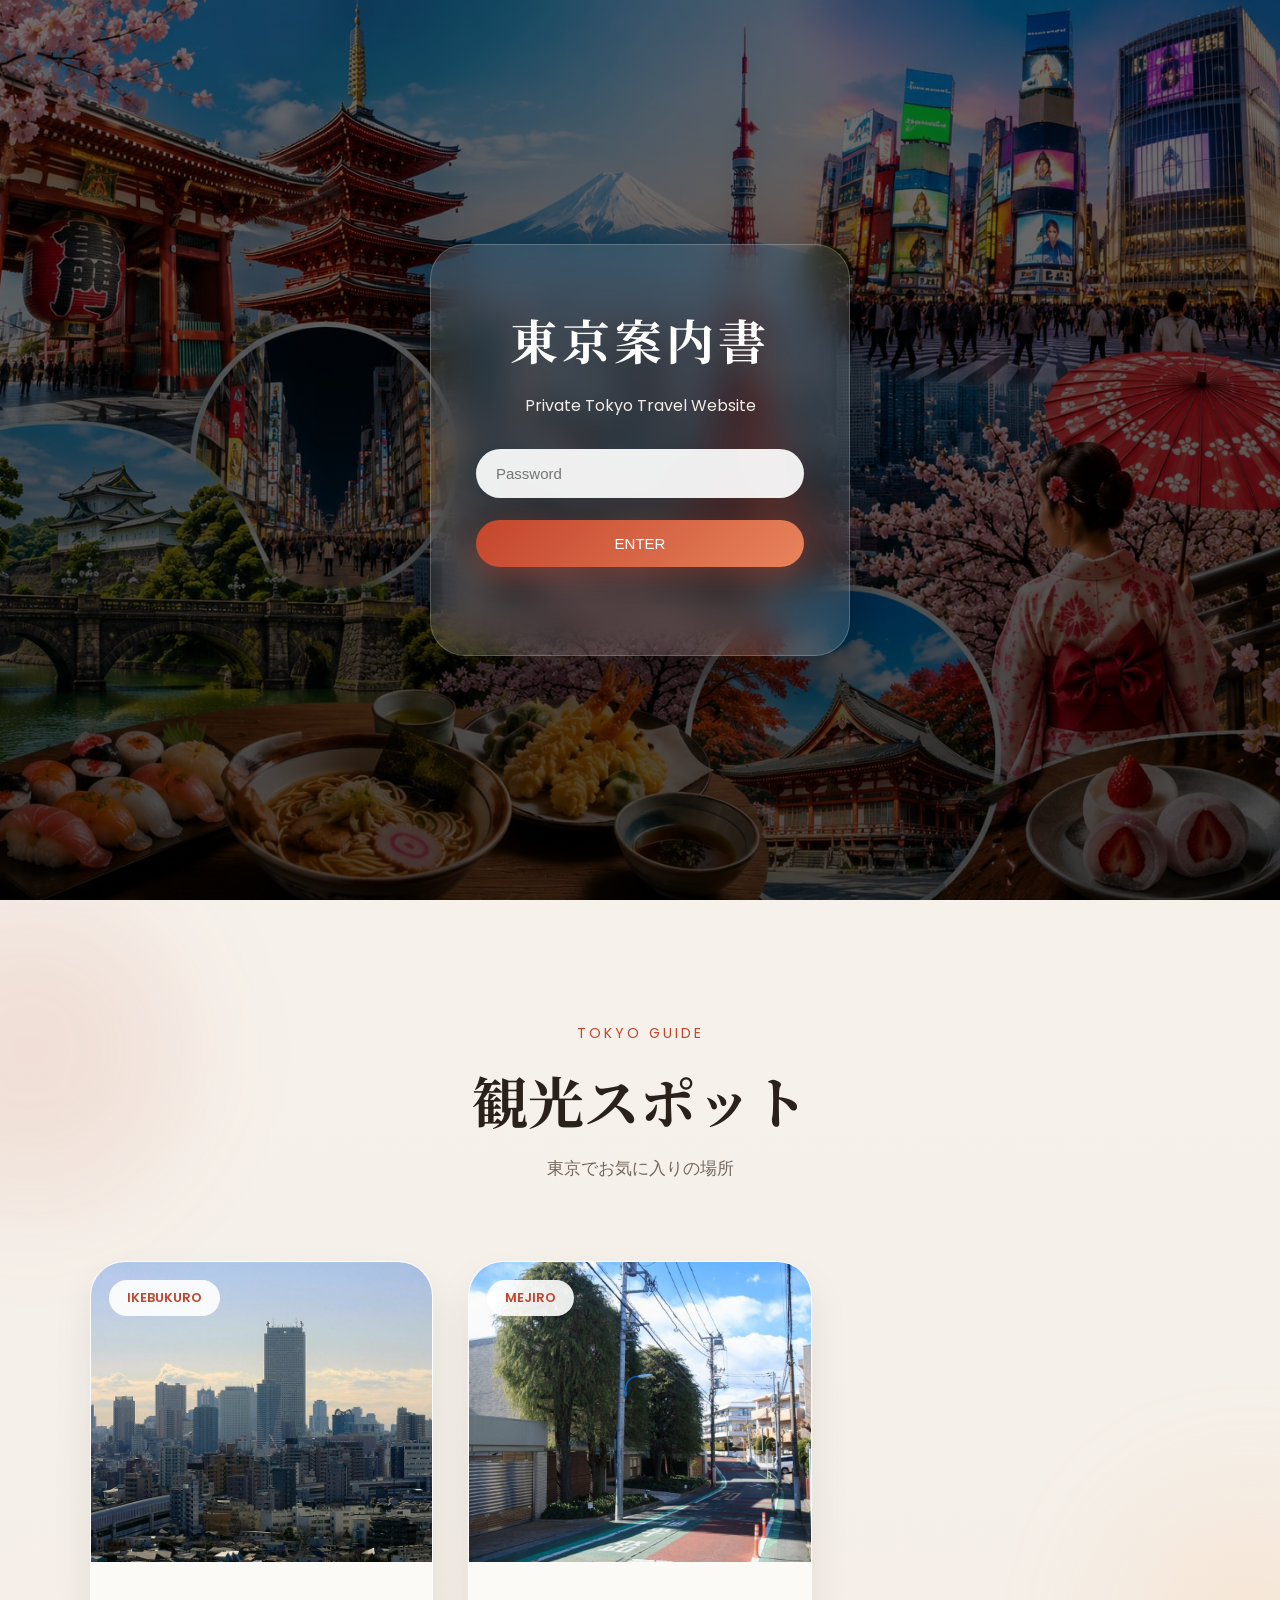
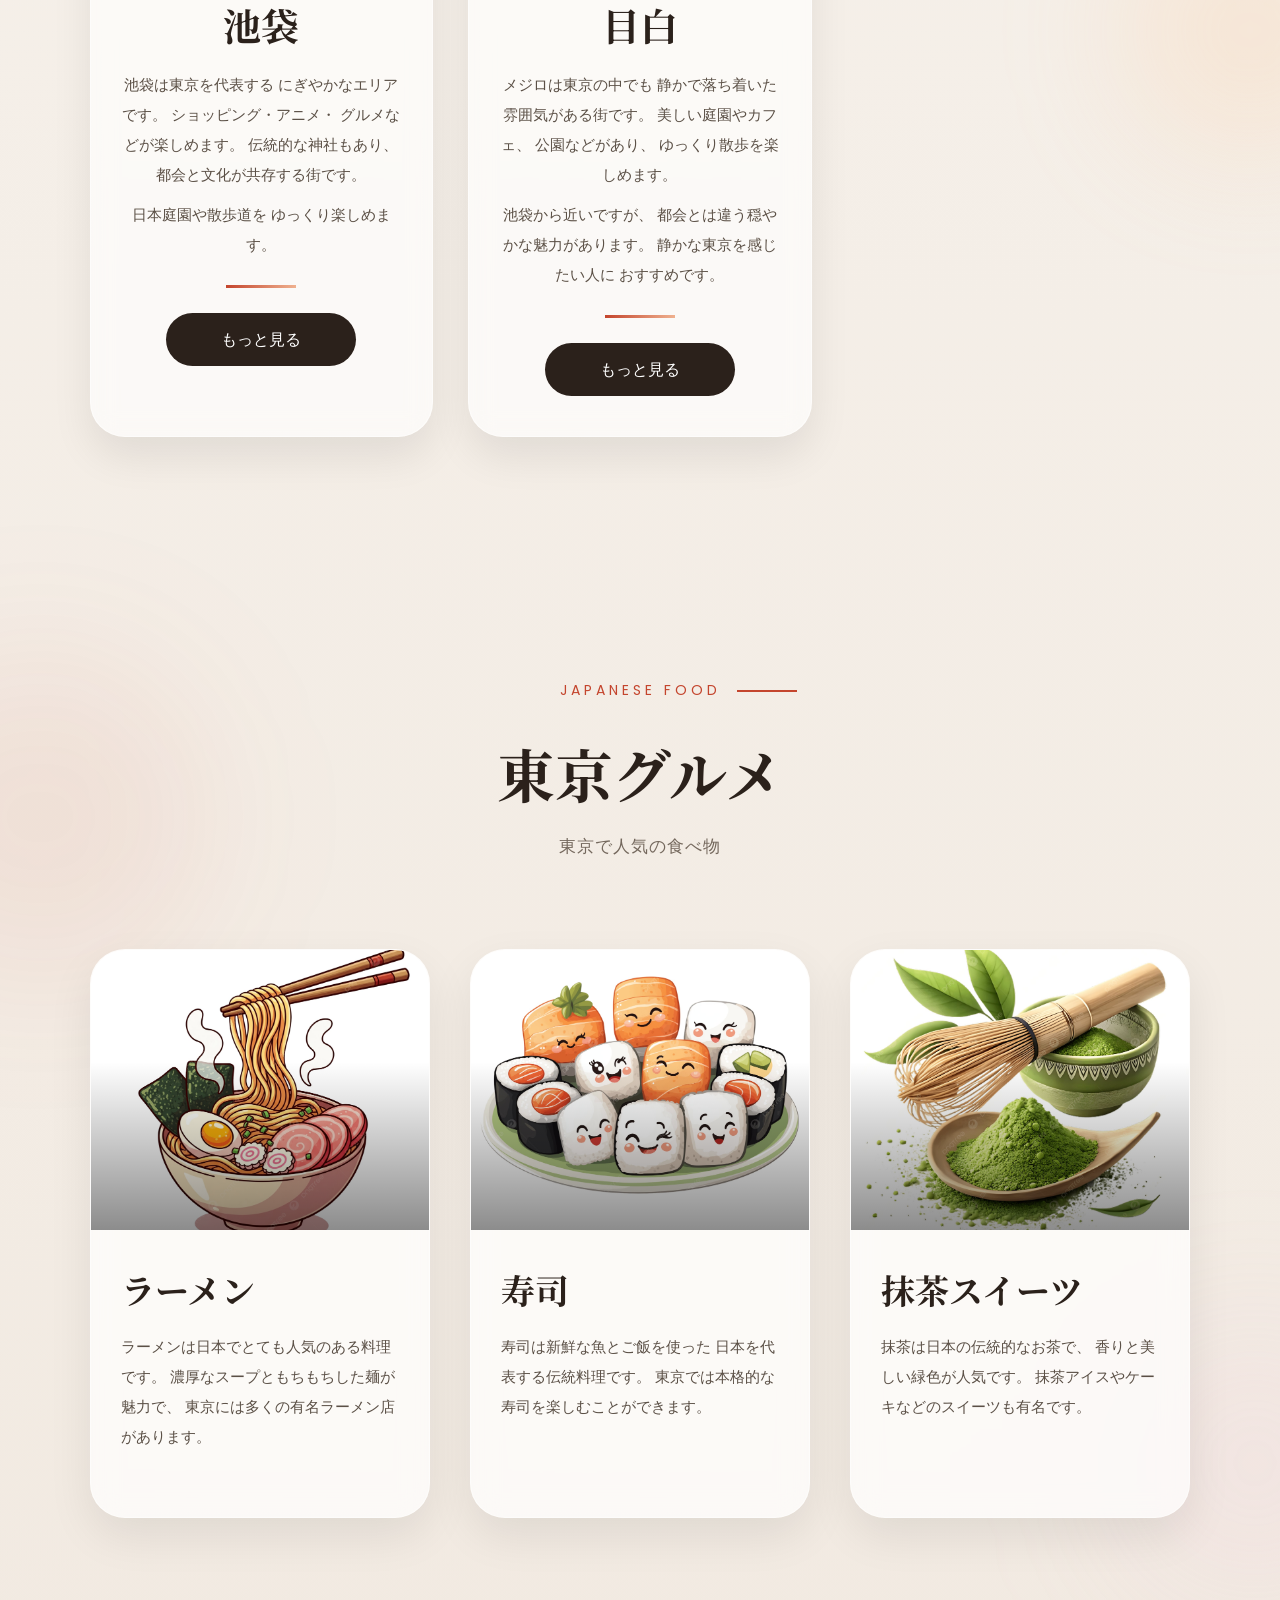
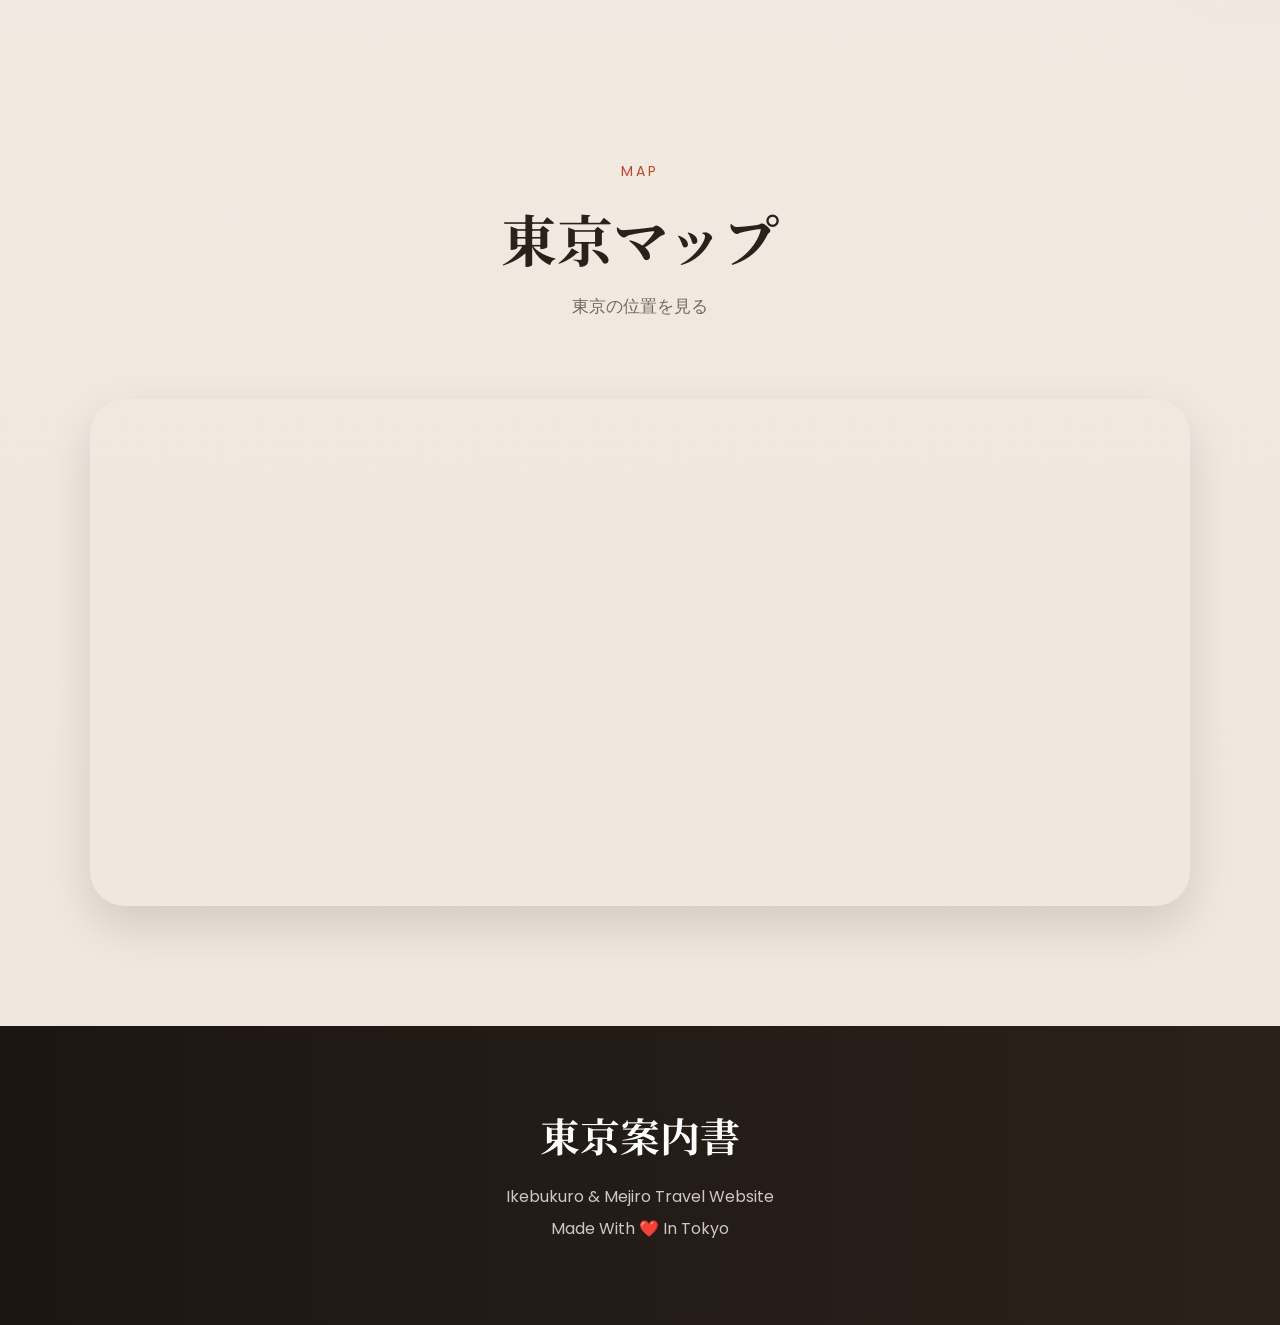
==== commit 702476a8: "Add files via upload" ====
--- a/index.html
+++ b/index.html
@@ -5,872 +5,1439 @@
   <meta charset="UTF-8">
   <meta name="viewport" content="width=device-width, initial-scale=1.0">
 
-  <title>東京案内書｜池袋・目白・東京観光ガイド</title>
-
-  <!-- SEO -->
-  <meta name="description" content="東京案内書は池袋と目白を紹介する東京旅行ガイドサイトです。観光スポット、文化、グルメ情報を掲載しています。">
-  <meta name="author" content="NTAT">
-  <meta name="robots" content="index, follow">
-
-  <!-- Open Graph -->
-  <meta property="og:title" content="東京案内書 | Tokyo Travel">
-  <meta property="og:description" content="池袋と目白を紹介する東京観光ガイド">
-  <meta property="og:image" content="image/1.jpg">
-  <meta property="og:type" content="website">
+  <title>東京案内書 | Tokyo Travel</title>
 
   <link rel="preconnect" href="https://fonts.googleapis.com">
   <link rel="preconnect" href="https://fonts.gstatic.com" crossorigin>
 
   <link
-    href="https://fonts.googleapis.com/css2?family=Poppins:wght@300;400;500;600;700&family=Noto+Sans+JP:wght@300;400;500;700&display=swap"
+    href="https://fonts.googleapis.com/css2?family=Noto+Serif+JP:wght@400;500;700&family=Poppins:wght@300;400;500;600&display=swap"
     rel="stylesheet">
 
   <style>
-
-    *{
-      margin:0;
-      padding:0;
-      box-sizing:border-box;
-      scroll-behavior:smooth;
-    }
-
-    body{
-      font-family:"Poppins","Noto Sans JP",sans-serif;
-
-      /* NEW SAKURA BACKGROUND */
-
-      background:
-      linear-gradient(
-        180deg,
-        #fff9fb 0%,
-        #fff3f7 35%,
-        #ffeef4 100%
-      );
-
-      overflow-x:hidden;
-      color:#4b4453;
-    }
-
-    img{
-      width:100%;
-      display:block;
-    }
-
-    a{
-      text-decoration:none;
-    }
-
-    section{
-      padding:100px 10%;
-    }
-
-    /* NAVBAR */
-
-    nav{
-      position:fixed;
-      top:0;
-      width:100%;
-      padding:20px 10%;
-      display:flex;
-      justify-content:space-between;
-      align-items:center;
-
-      backdrop-filter:blur(16px);
-
-      background:rgba(255,255,255,0.18);
+    * {
+      margin: 0;
+      padding: 0;
+      box-sizing: border-box;
+      scroll-behavior: smooth;
+    }
+
+    body {
+      font-family: "Poppins", sans-serif;
+      background:
+        linear-gradient(to bottom,
+          #f8f4ef,
+          #efe6dc);
+
+      color: #2b211b;
+
+      overflow-x: hidden;
+    }
+
+    a {
+      text-decoration: none;
+      color: inherit;
+    }
+
+    img {
+      width: 100%;
+      display: block;
+    }
+
+    section {
+      padding: 120px 7%;
+    }
+
+    /* =========================
+           NAVBAR
+        ========================= */
+
+    nav {
+
+      position: fixed;
+      top: 0;
+      left: 0;
+
+      width: 100%;
+
+      padding: 22px 7%;
+
+      display: flex;
+      justify-content: space-between;
+      align-items: center;
+
+      background:
+        rgba(248, 244, 239, 0.78);
+
+      backdrop-filter: blur(18px);
 
       border-bottom:
-      1px solid rgba(255,255,255,0.35);
-
-      z-index:1000;
-    }
-
-    nav h1{
-      color:white;
-      font-size:28px;
-      font-weight:700;
+        1px solid rgba(0, 0, 0, 0.05);
+
+      z-index: 9999;
+    }
+
+    .logo {
+
+      display: flex;
+      align-items: center;
+      gap: 16px;
+    }
+
+    .logo-box {
+
+      width: 55px;
+      height: 55px;
+
+      border-radius: 18px;
+
+      background:
+        linear-gradient(135deg,
+          #c4452d,
+          #e8845c);
+
+      display: flex;
+      justify-content: center;
+      align-items: center;
+
+      color: white;
+
+      font-size: 26px;
+
+      font-family: "Noto Serif JP", serif;
+
+      box-shadow:
+        0 10px 25px rgba(196, 69, 45, 0.25);
+    }
+
+    .logo h1 {
+
+      font-size: 32px;
+
+      font-family: "Noto Serif JP", serif;
+
+      letter-spacing: 3px;
+    }
+
+    nav ul {
+
+      display: flex;
+      list-style: none;
+      gap: 40px;
+    }
+
+    nav ul li a {
+
+      position: relative;
+
+      font-size: 15px;
+
+      transition: 0.3s;
+    }
+
+    nav ul li a::after {
+
+      content: "";
+
+      position: absolute;
+
+      left: 0;
+      bottom: -6px;
+
+      width: 0%;
+      height: 2px;
+
+      background: #c4452d;
+
+      transition: 0.4s;
+    }
+
+    nav ul li a:hover {
+
+      color: #c4452d;
+    }
+
+    nav ul li a:hover::after {
+
+      width: 100%;
+    }
+
+    /* =========================
+           HERO
+        ========================= */
+
+    .hero {
+
+      height: 100vh;
+
+      position: relative;
+
+      background:
+        linear-gradient(rgba(0, 0, 0, 0.35),
+          rgba(0, 0, 0, 0.55)),
+        url("image/60.jpg") center/cover;
+
+      display: flex;
+      justify-content: center;
+      align-items: center;
+
+      text-align: center;
+
+      overflow: hidden;
+    }
+
+    .hero::before {
+
+      content: "";
+
+      position: absolute;
+
+      width: 600px;
+      height: 600px;
+
+      background:
+        radial-gradient(circle,
+          rgba(255, 255, 255, 0.18),
+          transparent);
+
+      top: -200px;
+      right: -150px;
+    }
+
+    .hero-content {
+
+      position: relative;
+      z-index: 2;
+
+      color: white;
+    }
+
+    .hero-content h2 {
+
+      font-size: 95px;
+
+      font-family: "Noto Serif JP", serif;
+
+      letter-spacing: 8px;
+
+      margin-bottom: 20px;
 
       text-shadow:
-      0 3px 10px rgba(0,0,0,0.25);
-    }
-
-    nav ul{
-      display:flex;
-      list-style:none;
-      gap:30px;
-    }
-
-    nav a{
-      color:white;
-      font-weight:500;
-      transition:0.3s;
-
-      text-shadow:
-      0 2px 8px rgba(0,0,0,0.25);
-    }
-
-    nav a:hover{
-      color:#ffd7e8;
-    }
-
-    /* HERO */
-
-    .hero{
-      height:100vh;
-
-      background:
-      linear-gradient(
-        rgba(255,192,203,0.18),
-        rgba(0,0,0,0.35)
-      ),
-      url("image/60.jpg") center/cover;
-
-      display:flex;
-      justify-content:center;
-      align-items:center;
-      text-align:center;
-
-      color:white;
-    }
-
-    .hero-content h2{
-      font-size:80px;
-      margin-bottom:20px;
-      letter-spacing:3px;
-
-      text-shadow:
-      0 8px 25px rgba(0,0,0,0.4);
-    }
-
-    .hero-content p{
-      font-size:22px;
-      margin-bottom:35px;
-      line-height:1.8;
-    }
-
-    .hero-content a{
-      padding:15px 40px;
-
-      background:
-      linear-gradient(
-        135deg,
-        #ffbfd6,
-        #ffcfe2
-      );
-
-      color:#5c4452;
-
-      border-radius:50px;
-      font-weight:600;
+        0 8px 20px rgba(0, 0, 0, 0.4);
+    }
+
+    .hero-content p {
+
+      font-size: 20px;
+
+      line-height: 2;
+
+      margin-bottom: 40px;
+
+      color: #f3ece6;
+    }
+
+    .hero-btn {
+
+      display: inline-block;
+
+      padding: 16px 42px;
+
+      border-radius: 60px;
+
+      background:
+        linear-gradient(135deg,
+          #c4452d,
+          #e8845c);
+
+      color: white;
+
+      font-weight: 500;
+
+      transition: 0.4s;
 
       box-shadow:
-      0 10px 25px rgba(255,182,193,0.35);
-
-      transition:0.4s;
-    }
-
-    .hero-content a:hover{
-      background:white;
+        0 10px 25px rgba(196, 69, 45, 0.35);
+    }
+
+    .hero-btn:hover {
 
       transform:
-      translateY(-5px);
+        translateY(-5px) scale(1.03);
+
+      box-shadow:
+        0 15px 35px rgba(196, 69, 45, 0.45);
+    }
+
+    /* =========================
+           TITLE
+        ========================= */
+
+    .section-title {
+
+      text-align: center;
+
+      margin-bottom: 80px;
+    }
+
+    .section-title span {
+
+      color: #c4452d;
+
+      letter-spacing: 3px;
+
+      font-size: 14px;
+    }
+
+    .section-title h2 {
+
+      font-size: 56px;
+
+      margin-top: 15px;
+
+      margin-bottom: 15px;
+
+      font-family: "Noto Serif JP", serif;
+    }
+
+    .section-title p {
+
+      color: #74685d;
+
+      font-size: 17px;
+    }
+
+    /* =========================
+           CARDS
+        ========================= */
+
+    .travel-grid {
+
+      display: grid;
+
+      grid-template-columns:
+        repeat(3, 1fr);
+
+      gap: 35px;
+    }
+
+    .travel-card {
+
+      background:
+        rgba(255, 255, 255, 0.65);
+
+      backdrop-filter: blur(12px);
+
+      border-radius: 35px;
+
+      overflow: hidden;
+
+      transition: 0.45s;
+
+      box-shadow:
+        0 20px 40px rgba(0, 0, 0, 0.08);
+
+      border:
+        1px solid rgba(255, 255, 255, 0.5);
+    }
+
+    .travel-card:hover {
+
+      transform:
+        translateY(-10px);
+
+      box-shadow:
+        0 25px 50px rgba(0, 0, 0, 0.12);
+    }
+
+    /* IMAGE */
+
+    .travel-image {
+
+      height: 300px;
+
+      overflow: hidden;
+
+      position: relative;
+    }
+
+    .travel-image img {
+
+      height: 100%;
+      object-fit: cover;
+
+      transition: 0.6s;
+    }
+
+    .travel-card:hover img {
+
+      transform: scale(1.08);
+    }
+
+    .travel-tag {
+
+      position: absolute;
+
+      top: 18px;
+      left: 18px;
+
+      background:
+        rgba(255, 255, 255, 0.9);
+
+      padding: 8px 18px;
+
+      border-radius: 50px;
+
+      font-size: 13px;
+
+      color: #c4452d;
+
+      font-weight: 600;
+    }
+
+    /* CONTENT */
+
+    .travel-info {
+
+      padding: 35px 30px 40px;
+    }
+
+    .travel-info h3 {
+
+      font-size: 38px;
+
+      margin-bottom: 18px;
+
+      text-align: center;
+
+      font-family: "Noto Serif JP", serif;
+    }
+
+    .travel-info p {
+
+      text-align: center;
+
+      line-height: 2;
+
+      color: #5b5046;
+
+      font-size: 15px;
+
+      margin-bottom: 10px;
+    }
+
+    /* LINE */
+
+    .mini-line {
+
+      width: 70px;
+      height: 3px;
+
+      background:
+        linear-gradient(to right,
+          #c4452d,
+          #efb18f);
+
+      margin: 25px auto;
+    }
+
+    /* BUTTON */
+
+    .card-btn {
+
+      display: block;
+
+      width: 190px;
+
+      margin: auto;
+
+      padding: 14px 20px;
+
+      text-align: center;
+
+      border-radius: 50px;
+
+      background: #2b211b;
+
+      color: white;
+
+      transition: 0.4s;
+    }
+
+    .card-btn:hover {
+
+      background: #c4452d;
+
+      transform: translateY(-3px);
+    }
+
+    /* =========================
+           FLOATING SHAPES
+        ========================= */
+
+    .shape {
+
+      position: absolute;
+
+      border-radius: 50%;
+
+      filter: blur(60px);
+
+      z-index: -1;
+    }
+
+    .shape1 {
+
+      width: 300px;
+      height: 300px;
+
+      background:
+        rgba(196, 69, 45, 0.10);
+
+      top: 900px;
+      left: -120px;
+    }
+
+    .shape2 {
+
+      width: 260px;
+      height: 260px;
+
+      background:
+        rgba(255, 196, 140, 0.18);
+
+      right: -100px;
+      top: 1500px;
+    }
+
+    /* =========================
+           FOOTER
+        ========================= */
+
+    footer {
+
+      background:
+        linear-gradient(to right,
+          #1c1612,
+          #2b211b);
+
+      color: white;
+
+      text-align: center;
+
+      padding: 80px 7%;
+    }
+
+    footer h2 {
+
+      font-size: 40px;
+
+      margin-bottom: 18px;
+
+      font-family: "Noto Serif JP", serif;
+    }
+
+    footer p {
+
+      color: #cfc7c1;
+
+      line-height: 2;
+    }
+
+    /* =========================
+           MOBILE
+        ========================= */
+
+    @media(max-width:1100px) {
+
+      .travel-grid {
+
+        grid-template-columns: 1fr;
+      }
+
+    }
+
+    @media(max-width:768px) {
+
+      nav {
+
+        flex-direction: column;
+
+        gap: 20px;
+
+        padding: 18px 5%;
+      }
+
+      nav ul {
+
+        gap: 18px;
+
+        flex-wrap: wrap;
+
+        justify-content: center;
+      }
+
+      .hero-content h2 {
+
+        font-size: 55px;
+
+        line-height: 1.2;
+      }
+
+      .hero-content p {
+
+        font-size: 16px;
+      }
+
+      .section-title h2 {
+
+        font-size: 40px;
+      }
+
+      .travel-image {
+
+        height: 240px;
+      }
+
+      .travel-info {
+
+        padding: 28px 22px 35px;
+      }
+
+      .travel-info h3 {
+
+        font-size: 30px;
+      }
+
+      .travel-info p {
+
+        font-size: 14px;
+      }
+
+    }
+
+    /* =======================
+           MAP
+        ======================= */
+
+    .map-box {
+
+      overflow: hidden;
+
+      border-radius: 35px;
+
+      box-shadow:
+        0 20px 45px rgba(0, 0, 0, 0.12);
+    }
+
+    iframe {
+
+      width: 100%;
+      height: 500px;
+      border: none;
+    }
+
+    /* =======================
+   FOOD SECTION
+======================= */
+
+    #foods {
+
+      position: relative;
     }
 
     /* TITLE */
 
-    .title{
-      text-align:center;
-      margin-bottom:60px;
-    }
-
-    .title h2{
-      font-size:45px;
-      margin-bottom:15px;
-
-      color:#5f4b5b;
-    }
-
-    .title p{
-      color:#8c7a86;
-      font-size:18px;
-    }
-
-    /* ABOUT */
-
-    .about{
-      display:grid;
+    #foods .section-title {
+
+      text-align: center;
+
+      margin-bottom: 90px;
+    }
+
+    #foods .section-title span {
+
+      display: inline-block;
+
+      color: #c4452d;
+
+      font-size: 14px;
+
+      letter-spacing: 4px;
+
+      margin-bottom: 15px;
+
+      position: relative;
+    }
+
+    #foods .section-title span::after {
+
+      content: "";
+
+      position: absolute;
+
+      width: 60px;
+      height: 2px;
+
+      background: #c4452d;
+
+      top: 50%;
+      left: 110%;
+
+      transform: translateY(-50%);
+    }
+
+    #foods .section-title h2 {
+
+      font-size: 58px;
+
+      font-family: "Noto Serif JP", serif;
+
+      margin-bottom: 18px;
+
+      color: #2b211b;
+    }
+
+    #foods .section-title p {
+
+      font-size: 17px;
+
+      color: #74685d;
+
+      letter-spacing: 1px;
+    }
+
+    /* GRID */
+
+    #foods .card-grid {
+
+      display: grid;
+
       grid-template-columns:
-      repeat(auto-fit,minmax(320px,1fr));
-
-      gap:60px;
-      align-items:center;
-    }
-
-    .about img{
-      border-radius:30px;
+        repeat(auto-fit, minmax(320px, 1fr));
+
+      gap: 40px;
+    }
+
+    /* CARD */
+
+    #foods .card {
+
+      position: relative;
+
+      overflow: hidden;
+
+      border-radius: 35px;
+
+      background:
+        rgba(255, 255, 255, 0.72);
+
+      backdrop-filter: blur(14px);
+
+      border:
+        1px solid rgba(255, 255, 255, 0.45);
+
+      transition: 0.5s;
 
       box-shadow:
-      0 12px 35px rgba(255,182,193,0.18);
-    }
-
-    .about-text h3{
-      font-size:38px;
-      margin-bottom:25px;
-
-      color:#5f4b5b;
-    }
-
-    .about-text p{
-      color:#6d626a;
-      line-height:2;
-      font-size:17px;
-    }
-
-    /* PLACE */
-
-    .place{
-      display:grid;
-      grid-template-columns:
-      repeat(auto-fit,minmax(320px,1fr));
-
-      gap:50px;
-      align-items:center;
-
-      margin-bottom:100px;
-    }
-
-    .place img{
-      border-radius:30px;
-      height:400px;
-      object-fit:cover;
-
-      transition:0.5s;
+        0 18px 45px rgba(0, 0, 0, 0.08);
+    }
+
+    #foods .card:hover {
+
+      transform:
+        translateY(-12px);
 
       box-shadow:
-      0 12px 35px rgba(255,182,193,0.18);
-    }
-
-    .place img:hover{
-      transform:scale(1.03);
-    }
-
-    .place-content h3{
-      font-size:42px;
-      margin-bottom:20px;
-
-      color:#5f4b5b;
-    }
-
-    .place-content p{
-      color:#72656f;
-      line-height:2;
-      margin-bottom:30px;
+        0 28px 55px rgba(0, 0, 0, 0.14);
+    }
+
+    /* IMAGE */
+
+    #foods .card-image {
+
+      position: relative;
+
+      height: 280px;
+
+      overflow: hidden;
+    }
+
+    #foods .card-image img {
+
+      width: 100%;
+      height: 100%;
+
+      object-fit: cover;
+
+      transition: 0.7s;
+    }
+
+    #foods .card:hover .card-image img {
+
+      transform: scale(1.1);
+    }
+
+    /* OVERLAY */
+
+    #foods .card-image::after {
+
+      content: "";
+
+      position: absolute;
+
+      left: 0;
+      bottom: 0;
+
+      width: 100%;
+      height: 100%;
+
+      background:
+        linear-gradient(to top,
+          rgba(0, 0, 0, 0.45),
+          transparent 60%);
+    }
+
+    /* FOOD TAG */
+
+    .food-tag {
+
+      position: absolute;
+
+      top: 20px;
+      left: 20px;
+
+      background:
+        rgba(255, 255, 255, 0.92);
+
+      color: #c4452d;
+
+      padding: 8px 18px;
+
+      border-radius: 50px;
+
+      font-size: 13px;
+
+      font-weight: 600;
+
+      z-index: 2;
+
+      box-shadow:
+        0 8px 20px rgba(0, 0, 0, 0.08);
+    }
+
+    /* CONTENT */
+
+    #foods .card-content {
+
+      padding: 35px 30px 40px;
+    }
+
+    #foods .card-content h3 {
+
+      font-size: 34px;
+
+      margin-bottom: 18px;
+
+      font-family: "Noto Serif JP", serif;
+
+      color: #2b211b;
+    }
+
+    #foods .card-content p {
+
+      font-size: 15px;
+
+      line-height: 2;
+
+      color: #5b5046;
+
+      margin-bottom: 25px;
+    }
+
+    /* MINI LINE */
+
+    .food-line {
+
+      width: 70px;
+      height: 3px;
+
+      border-radius: 20px;
+
+      background:
+        linear-gradient(to right,
+          #c4452d,
+          #efb18f);
+
+      margin-bottom: 25px;
     }
 
     /* BUTTON */
 
-    .btn{
-      display:inline-block;
-      padding:14px 35px;
-
-      border-radius:50px;
-
-      background:
-      linear-gradient(
-        135deg,
-        #ffbfd6,
-        #ffcfe2
-      );
-
-      color:#5c4452;
-
-      font-weight:600;
+    .food-btn {
+
+      display: inline-block;
+
+      padding: 13px 28px;
+
+      border-radius: 50px;
+
+      background:
+        linear-gradient(135deg,
+          #c4452d,
+          #e8845c);
+
+      color: white;
+
+      font-size: 14px;
+
+      transition: 0.4s;
 
       box-shadow:
-      0 10px 25px rgba(255,182,193,0.3);
-
-      transition:0.3s;
-    }
-
-    .btn:hover{
-      background:white;
+        0 10px 25px rgba(196, 69, 45, 0.25);
+    }
+
+    .food-btn:hover {
 
       transform:
-      translateY(-5px);
-    }
-
-    /* FOOTER */
-
-    footer{
-
-      background:
-      linear-gradient(
-        135deg,
-        #f8dce7,
-        #f6e4ec
-      );
-
-      color:#5f4b5b;
-
-      text-align:center;
-      padding:60px 10%;
-
-      border-top:
-      1px solid rgba(255,255,255,0.5);
-    }
-
-    footer h2{
-      font-size:35px;
-      margin-bottom:20px;
-    }
-
-    footer p{
-      color:#7a6c75;
-      line-height:1.8;
+        translateY(-4px);
+
+      box-shadow:
+        0 15px 35px rgba(196, 69, 45, 0.35);
+    }
+
+    /* FLOAT LIGHT */
+
+    #foods::before {
+
+      content: "";
+
+      position: absolute;
+
+      width: 320px;
+      height: 320px;
+
+      background:
+        rgba(196, 69, 45, 0.08);
+
+      border-radius: 50%;
+
+      filter: blur(80px);
+
+      top: 100px;
+      left: -120px;
+
+      z-index: -1;
+    }
+
+    #foods::after {
+
+      content: "";
+
+      position: absolute;
+
+      width: 250px;
+      height: 250px;
+
+      background:
+        rgba(242, 189, 221, 0.16);
+
+      border-radius: 50%;
+
+      filter: blur(80px);
+
+      bottom: 50px;
+      right: -100px;
+
+      z-index: -1;
+    }
+
+    /* MOBILE */
+
+    @media(max-width:768px) {
+
+      #foods .section-title h2 {
+
+        font-size: 42px;
+      }
+
+      #foods .card-image {
+
+        height: 230px;
+      }
+
+      #foods .card-content {
+
+        padding: 28px 22px 35px;
+      }
+
+      #foods .card-content h3 {
+
+        font-size: 28px;
+      }
+
+      #foods .card-content p {
+
+        font-size: 14px;
+      }
+
     }
 
     /* =========================
-       JAPAN STYLE LOGIN
-    ========================= */
-
-    #login-screen{
-
-      position:fixed;
-      inset:0;
-
-      z-index:999999;
-
-      overflow:hidden;
-
-      background:
-      url("https://images.unsplash.com/photo-1540959733332-eab4deabeeaf?q=80&w=1974&auto=format&fit=crop")
-      center/cover no-repeat;
-
-      display:flex;
-      justify-content:center;
-      align-items:center;
-    }
-
-    .overlay{
-
-      position:absolute;
-      inset:0;
-
-      background:
-      linear-gradient(
-        rgba(255,183,210,0.2),
-        rgba(0,0,0,0.55)
-      );
-
-      backdrop-filter:blur(4px);
-    }
-
-    .japan-login{
-
-      position:relative;
-
-      width:430px;
-      max-width:90%;
-
-      padding:60px 45px;
-
-      text-align:center;
-
-      border-radius:35px;
-
-      background:
-      rgba(255,255,255,0.14);
+   LOGIN SCREEN
+========================= */
+
+    #login-screen {
+
+      position: fixed;
+
+      top: 0;
+      left: 0;
+
+      width: 100%;
+      height: 100vh;
+
+      background:
+        linear-gradient(rgba(0, 0, 0, 0.55),
+          rgba(0, 0, 0, 0.7)),
+        url("image/60.jpg") center/cover;
+
+      display: flex;
+      justify-content: center;
+      align-items: center;
+
+      z-index: 999999;
+    }
+
+    /* LOGIN BOX */
+
+    .login-box {
+
+      width: 420px;
+
+      padding: 60px 45px;
+
+      border-radius: 35px;
+
+      background:
+        rgba(255, 255, 255, 0.12);
+
+      backdrop-filter: blur(18px);
 
       border:
-      1px solid rgba(255,255,255,0.2);
-
-      backdrop-filter:blur(20px);
-
-      overflow:hidden;
+        1px solid rgba(255, 255, 255, 0.2);
+
+      text-align: center;
 
       box-shadow:
-      0 0 45px rgba(255,182,193,0.25);
-
-      animation:fadeUp 1s ease;
-    }
-
-    .japan-login::before{
-
-      content:"";
-
-      position:absolute;
-      inset:0;
-
-      background:
-      repeating-linear-gradient(
-        0deg,
-        transparent,
-        transparent 2px,
-        rgba(255,255,255,0.02) 3px
-      );
-
-      pointer-events:none;
-    }
-
-    .top-text{
-
-      color:#ffe0ec;
-
-      letter-spacing:5px;
-
-      font-size:12px;
-
-      margin-bottom:20px;
-    }
-
-    .japan-login h3{
-
-      font-size:52px;
-
-      color:white;
-
-      letter-spacing:5px;
-
-      margin-bottom:20px;
-
-      font-weight:700;
-
-      text-shadow:
-      0 0 20px rgba(255,255,255,0.18);
-    }
-
-    .line{
-
-      width:90px;
-      height:3px;
-
-      margin:auto;
-      margin-bottom:30px;
-
-      border-radius:20px;
-
-      background:
-      linear-gradient(
-        45deg,
-        #ffb7d2,
-        #ffffff
-      );
-    }
-
-    .desc{
-
-      color:#f0f0f0;
-
-      line-height:2;
-
-      font-size:15px;
-
-      margin-bottom:35px;
-    }
-
-    .input-box{
-
-      display:flex;
-      align-items:center;
-
-      gap:15px;
-
-      padding:0 18px;
-
-      margin-bottom:28px;
-
-      border-radius:18px;
-
-      background:
-      rgba(255,255,255,0.08);
-
-      border:
-      1px solid rgba(255,255,255,0.08);
-
-      transition:0.4s;
-    }
-
-    .input-box:focus-within{
-
-      border:1px solid #ffb7d2;
+        0 25px 50px rgba(0, 0, 0, 0.35);
+    }
+
+    .login-box h1 {
+
+      color: white;
+
+      font-size: 48px;
+
+      margin-bottom: 18px;
+
+      font-family: "Noto Serif JP", serif;
+
+      letter-spacing: 4px;
+    }
+
+    .login-box p {
+
+      color: #f3ece6;
+
+      margin-bottom: 28px;
+
+      line-height: 1.8;
+    }
+
+    /* INPUT */
+
+    .login-box input {
+
+      width: 100%;
+
+      padding: 16px 20px;
+
+      border: none;
+
+      outline: none;
+
+      border-radius: 50px;
+
+      background:
+        rgba(255, 255, 255, 0.92);
+
+      font-size: 15px;
+
+      margin-bottom: 22px;
+    }
+
+    /* BUTTON */
+
+    .login-box button {
+
+      width: 100%;
+
+      padding: 15px;
+
+      border: none;
+
+      border-radius: 50px;
+
+      background:
+        linear-gradient(135deg,
+          #c4452d,
+          #e8845c);
+
+      color: white;
+
+      font-size: 15px;
+
+      cursor: pointer;
+
+      transition: 0.4s;
 
       box-shadow:
-      0 0 25px rgba(255,183,210,0.35);
-    }
-
-    .input-box span{
-      color:#ffe3ee;
-      font-size:18px;
-    }
-
-    .input-box input{
-
-      width:100%;
-
-      padding:20px 0;
-
-      border:none;
-      outline:none;
-
-      background:transparent;
-
-      color:white;
-
-      font-size:16px;
-    }
-
-    .input-box input::placeholder{
-      color:#ddd;
-    }
-
-    .japan-login button{
-
-      width:100%;
-
-      padding:18px;
-
-      border:none;
-
-      border-radius:18px;
-
-      font-size:16px;
-
-      font-weight:600;
-
-      letter-spacing:2px;
-
-      color:white;
-
-      cursor:pointer;
-
-      background:
-      linear-gradient(
-        45deg,
-        #ff9fc7,
-        #ffc7db
-      );
-
-      transition:0.45s;
+        0 10px 25px rgba(196, 69, 45, 0.35);
+    }
+
+    .login-box button:hover {
+
+      transform:
+        translateY(-3px);
 
       box-shadow:
-      0 0 30px rgba(255,183,210,0.35);
-    }
-
-    .japan-login button:hover{
-
-      transform:
-      translateY(-4px);
-
-      box-shadow:
-      0 0 40px rgba(255,183,210,0.55);
-    }
-
-    #error{
-
-      margin-top:18px;
-
-      color:#ffd2e3;
-
-      font-size:14px;
-    }
-
-    /* SAKURA */
-
-    .sakura{
-
-      position:absolute;
-
-      width:18px;
-      height:18px;
-
-      background:#ffd6e7;
-
-      border-radius:50% 0 50% 50%;
-
-      opacity:0.5;
-
-      animation:fall linear infinite;
-    }
-
-    .sakura1{
-      left:15%;
-      top:-20px;
-      animation-duration:12s;
-    }
-
-    .sakura2{
-      left:50%;
-      top:-30px;
-      animation-duration:15s;
-    }
-
-    .sakura3{
-      left:80%;
-      top:-25px;
-      animation-duration:10s;
-    }
-
-    @keyframes fall{
-
-      0%{
-        transform:
-        translateY(0)
-        rotate(0deg);
-      }
-
-      100%{
-        transform:
-        translateY(110vh)
-        rotate(360deg);
-      }
-    }
-
-    @keyframes fadeUp{
-
-      from{
-        opacity:0;
-        transform:translateY(40px);
-      }
-
-      to{
-        opacity:1;
-        transform:translateY(0);
-      }
+        0 15px 35px rgba(196, 69, 45, 0.45);
+    }
+
+    /* ERROR */
+
+    #error-message {
+
+      margin-top: 18px;
+
+      color: #ffb3b3;
+
+      font-size: 14px;
     }
 
     /* MOBILE */
 
-    @media(max-width:768px){
-
-      nav{
-        padding:16px 5%;
-      }
-
-      nav h1{
-        font-size:18px;
-      }
-
-      nav ul{
-        gap:15px;
-      }
-
-      nav a{
-        font-size:13px;
-      }
-
-      section{
-        padding:70px 6%;
-      }
-
-      .hero{
-        height:90vh;
-      }
-
-      .hero-content h2{
-        font-size:52px;
-        line-height:1.2;
-      }
-
-      .title h2{
-        font-size:34px;
-      }
-
-      .about-text h3,
-      .place-content h3{
-        font-size:30px;
-      }
-
-      .place img{
-        height:260px;
-      }
-
-      .japan-login{
-        padding:50px 30px;
-      }
-
-      .japan-login h3{
-        font-size:42px;
-      }
-
-      footer{
-        padding:50px 6%;
-      }
-    }
-
+    @media(max-width:600px) {
+
+      .login-box {
+
+        width: 90%;
+
+        padding: 45px 30px;
+      }
+
+      .login-box h1 {
+
+        font-size: 38px;
+      }
+
+    }
   </style>
+
 </head>
 
 <body>
-
-  <!-- LOGIN SCREEN -->
+  <!-- =========================
+     PASSWORD SCREEN
+========================= -->
 
   <div id="login-screen">
 
-    <div class="overlay"></div>
-
-    <div class="sakura sakura1"></div>
-    <div class="sakura sakura2"></div>
-    <div class="sakura sakura3"></div>
-
-    <div class="japan-login">
-
-      <p class="top-text">
-        東京プライベートサイト
+    <div class="login-box">
+
+      <h1>東京案内書</h1>
+
+      <p>
+        Private Tokyo Travel Website
       </p>
 
-      <h3>東京案内書</h3>
-
-      <div class="line"></div>
-
-      <p class="desc">
-        静かな東京の旅へ。<br>
-        パスワードを入力してください。
+      <input type="password" id="password" placeholder="Password" onkeydown="handleEnter(event)">
+
+      <button onclick="checkPassword()">
+        ENTER
+      </button>
+
+      <p id="error-message"></p>
+
+    </div>
+
+  </div>
+
+  <!-- NAVBAR -->
+
+  <nav>
+
+    <div class="logo">
+
+      <div class="logo-box">
+        TK
+      </div>
+
+      <h1>東京案内書 - フリージアの通信記者NTAT</h1>
+
+    </div>
+
+    <ul>
+
+      <li><a href="index.html">ホーム</a></li>
+      <li><a href="ikebukuro.html">池袋</a></li>
+      <li><a href="mejiro.html">目白</a></li>
+      <li><a href="login.html">Login</a></li>
+
+    </ul>
+
+  </nav>
+
+  <!-- HERO -->
+
+  <section class="hero">
+
+    <div class="hero-content">
+
+      <h2>TOKYO TRAVEL</h2>
+
+      <p>
+        池袋・目白・東京の静かな美しさを紹介する旅サイト
       </p>
 
-      <div class="input-box">
-
-        <span>鍵</span>
-
-        <input
-          type="password"
-          id="password"
-          placeholder="Password"
-        >
+      <a href="#" class="hero-btn">
+        東京を見る
+      </a>
+
+    </div>
+
+  </section>
+
+  <!-- SHAPES -->
+
+  <div class="shape shape1"></div>
+  <div class="shape shape2"></div>
+
+  <!-- PLACES -->
+
+  <section>
+
+    <div class="section-title">
+
+      <span>TOKYO GUIDE</span>
+
+      <h2>観光スポット</h2>
+
+      <p>
+        東京でお気に入りの場所
+      </p>
+
+    </div>
+
+    <div class="travel-grid">
+      <!-- IKEBUKURO -->
+
+      <div class="travel-card">
+
+        <div class="travel-image">
+
+          <img src="image/41.jpg" alt="目白">
+
+          <div class="travel-tag">
+            IKEBUKURO
+          </div>
+
+        </div>
+
+        <div class="travel-info">
+
+          <h3>池袋</h3>
+
+          <p>
+            池袋は東京を代表する にぎやかなエリアです。
+            ショッピング・アニメ・ グルメなどが楽しめます。
+            伝統的な神社もあり、 都会と文化が共存する街です。
+          </p>
+
+          <p>
+            日本庭園や散歩道を
+            ゆっくり楽しめます。
+          </p>
+
+          <div class="mini-line"></div>
+
+          <a href="ikebukuro.html" class="card-btn">
+            もっと見る
+          </a>
+
+        </div>
 
       </div>
 
-      <button onclick="checkPassword()">
-        入場する
-      </button>
-
-      <p id="error"></p>
+      <!-- MEJIRO -->
+
+      <div class="travel-card">
+
+        <div class="travel-image">
+
+          <img src="image/66.jpg" alt="学習院大学">
+
+          <div class="travel-tag">
+            MEJIRO
+          </div>
+
+        </div>
+
+        <div class="travel-info">
+
+          <h3>目白</h3>
+
+          <p>
+            メジロは東京の中でも 静かで落ち着いた雰囲気がある街です。
+            美しい庭園やカフェ、 公園などがあり、 ゆっくり散歩を楽しめます。
+
+          <p>
+            池袋から近いですが、 都会とは違う穏やかな魅力があります。
+            静かな東京を感じたい人に おすすめです。
+          </p>
+          </p>
+
+          <div class="mini-line"></div>
+
+          <a href="mejiro.html" class="card-btn">
+            もっと見る
+          </a>
+
+        </div>
+
+      </div>
 
     </div>
 
-  </div>
-
-  <!-- NAVBAR -->
-
-  <nav>
-
-    <h1>東京案内書 - 通信記者NTAT</h1>
-
-    <ul>
-      <li><a href="#home">HOME</a></li>
-      <li><a href="#tokyo">TOKYO</a></li>
-      <li><a href="#places">PLACES</a></li>
-      <li><a href="#gallery">GALLERY</a></li>
-    </ul>
-
-  </nav>
-
-  <!-- HERO -->
-
-  <section class="hero" id="home">
-
-    <div class="hero-content">
-
-      <h2>TOKYO TRAVEL</h2>
-
-      <a href="#tokyo">
-        Explore Tokyo
-      </a>
+  </section>
+  <!-- FOOD -->
+
+  <section id="foods">
+
+    <div class="section-title">
+
+      <span>JAPANESE FOOD</span>
+
+      <h2>東京グルメ</h2>
+
+      <p>
+        東京で人気の食べ物
+      </p>
 
     </div>
 
+    <div class="card-grid">
+
+      <!-- RAMEN -->
+
+      <div class="card">
+
+        <div class="card-image">
+
+          <img src="image/64.jpg" alt="Ramen">
+
+        </div>
+
+        <div class="card-content">
+
+          <h3>ラーメン</h3>
+
+          <p>
+            ラーメンは日本でとても人気のある料理です。
+            濃厚なスープともちもちした麺が魅力で、
+            東京には多くの有名ラーメン店があります。
+          </p>
+
+        </div>
+
+      </div>
+
+      <!-- SUSHI -->
+
+      <div class="card">
+
+        <div class="card-image">
+
+          <img src="image/63.jpg" alt="Sushi">
+
+        </div>
+
+        <div class="card-content">
+
+          <h3>寿司</h3>
+          <p>
+            寿司は新鮮な魚とご飯を使った
+            日本を代表する伝統料理です。
+            東京では本格的な寿司を楽しむことができます。
+          </p>
+
+        </div>
+
+      </div>
+
+      <!-- MATCHA -->
+
+      <div class="card">
+
+        <div class="card-image">
+
+          <img src="image/62.jpg" alt="Matcha">
+
+        </div>
+
+        <div class="card-content">
+
+          <h3>抹茶スイーツ</h3>
+
+          <p>
+            抹茶は日本の伝統的なお茶で、
+            香りと美しい緑色が人気です。
+            抹茶アイスやケーキなどのスイーツも有名です。
+          </p>
+
+        </div>
+
+      </div>
+
+    </div>
+
   </section>
 
-  <!-- TOKYO -->
-
-  <section id="tokyo">
-
-    <div class="title">
-
-      <h2>東京について</h2>
+  <!-- MAP -->
+
+  <section id="map">
+
+    <div class="section-title">
+
+      <span>MAP</span>
+
+      <h2>東京マップ</h2>
 
       <p>
-        私の目から見た東京
+        東京の位置を見る
       </p>
 
     </div>
 
-    <div class="about">
-
-      <img src="image/58.jpg" alt="東京の風景">
-
-      <div class="about-text">
-
-        <h3>東京へようこそ🌸</h3>
-
-        <p>
-          Tokyoは日本のにぎやかな首都です。
-          東京には、ネオンが光る高いビルや昔からあるお寺など、
-          近代的なものと伝統的なものがあります。
-        </p>
-
-      </div>
+    <div class="map-box">
+
+      <iframe src="https://www.google.com/maps?q=Tokyo&output=embed">
+      </iframe>
 
     </div>
 
   </section>
-
-  <!-- PLACES -->
-
-  <section id="places">
-
-    <div class="title">
-
-      <h2>観光スポット</h2>
-
-      <p>
-        東京でのお気に入りの場所
-      </p>
-
-    </div>
-
-    <div class="place">
-
-      <img src="image/41.jpg" alt="池袋の夜景">
-
-      <div class="place-content">
-
-        <h3>池袋</h3>
-
-        <p>
-          池袋は東京を代表する人気エリアです。
-        </p>
-
-        <a href="ikebukuro.html" class="btn">
-          もっと見る
-        </a>
-
-      </div>
-
-    </div>
-
-    <div class="place">
-
-      <div class="place-content">
-
-        <h3>目白</h3>
-
-        <p>
-          静かで自然が多い落ち着いた場所です。
-        </p>
-
-        <a href="mejiro.html" class="btn">
-          もっと見る
-        </a>
-
-      </div>
-
-      <img src="image/43.jpg" alt="目白の庭園">
-
-    </div>
-
-  </section>
-
-  <!-- FOOTER -->
 
   <footer>
 
@@ -882,26 +1449,41 @@
     </p>
 
   </footer>
+  <!-- =========================
+     SCRIPT
+========================= -->
 
   <script>
 
-    function checkPassword(){
-
-      let password =
-      document.getElementById("password").value;
-
-      if(password === "freesiaNTAT"){
-
-        document.getElementById(
-          "login-screen"
-        ).style.display = "none";
-
-      }else{
-
-        document.getElementById(
-          "error"
-        ).innerText = "Wrong Password";
-
+    function checkPassword() {
+      function handleEnter(event) {
+
+        if (event.key === "Enter") {
+
+          checkPassword();
+        }
+
+      }
+
+      const password =
+        document.getElementById("password").value;
+
+      const loginScreen =
+        document.getElementById("login-screen");
+
+      const error =
+        document.getElementById("error-message");
+
+      // PASSWORD
+
+      if (password === "freesiaNTAT") {
+
+        loginScreen.style.display = "none";
+
+      } else {
+
+        error.innerHTML =
+          "パスワードが違います";
       }
 
     }
